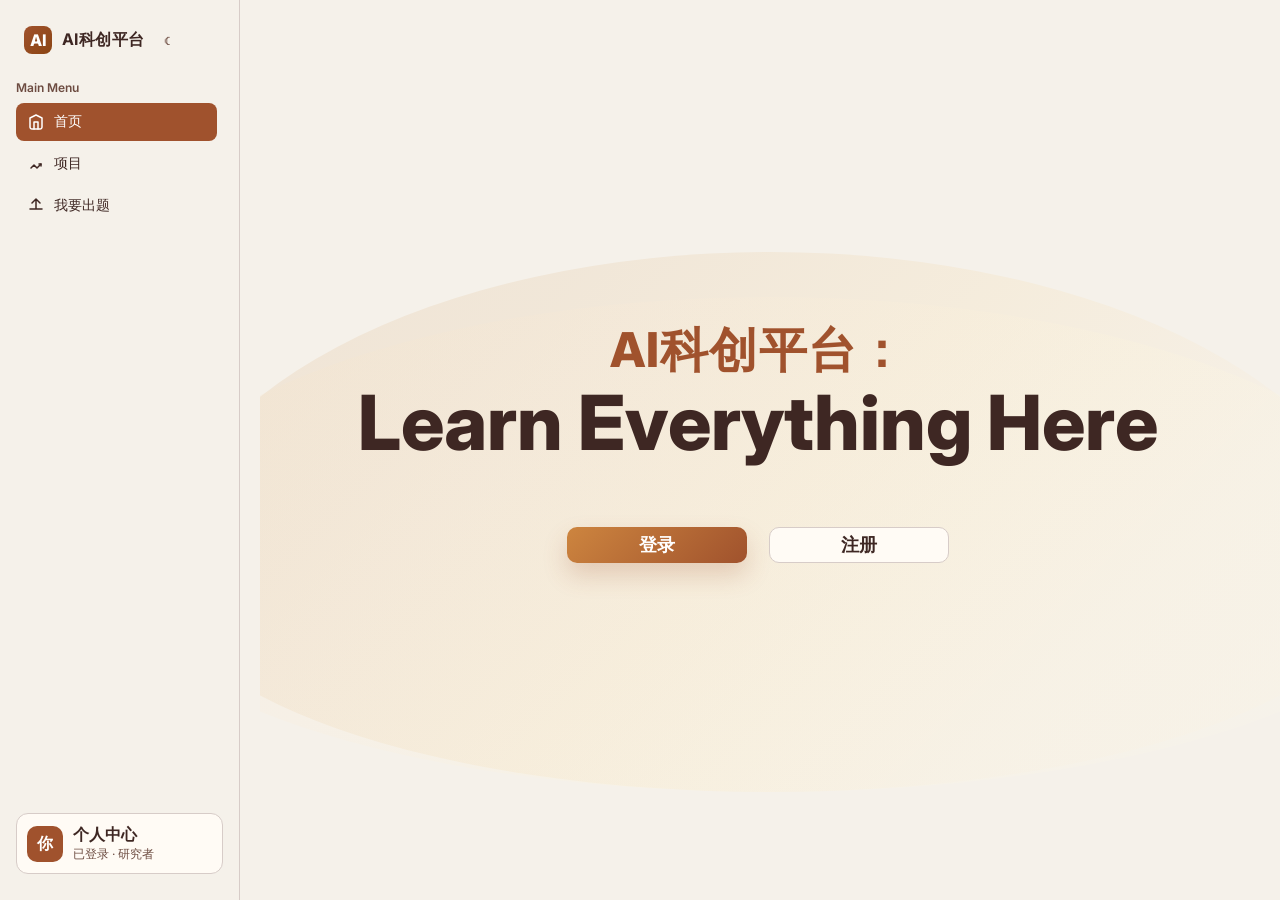
==== index.html @ 7e8b9f45 "Implement project structure configuration system and dynamic detail content forms - Introduced a new" ====
<!DOCTYPE html>
<html lang="zh-CN">
<head>
  <meta charset="UTF-8" />
  <meta name="viewport" content="width=device-width, initial-scale=1.0" />
  <title>AI 科创平台</title>
  <link rel="preconnect" href="https://fonts.googleapis.com">
  <link rel="preconnect" href="https://fonts.gstatic.com" crossorigin>
  <link href="https://fonts.googleapis.com/css2?family=Inter:wght@400;500;600;700;800&display=swap" rel="stylesheet">
  <link rel="stylesheet" href="styles.css" />
  <!-- 项目结构配置系统 -->
  <script src="project-structure-config.js"></script>
</head>
<body class="theme-light">
  <div id="app">
    <!-- 首页：1 : 8 布局 -->
    <section id="home-view" class="view active">
      <aside class="sidebar">
        <div class="sidebar__brand">
          <div class="brand__logo ai-logo">AI</div>
          <div class="brand__name">AI科创平台</div>
          <button id="themeToggle" class="btn btn--ghost" aria-label="切换明暗模式">☾</button>
        </div>

        <nav class="sidebar__nav">
          <div class="nav__group">
            <div class="nav__title">Main Menu</div>
            <ul class="nav__list">
              <li>
                <button class="nav__item is-active" data-menu="home" id="homeNavBtn">
                  <svg class="nav__icon" width="16" height="16" viewBox="0 0 16 16" fill="none" xmlns="http://www.w3.org/2000/svg">
                    <path d="M2 4L8 1L14 4V13C14 13.5304 13.7893 14.0391 13.4142 14.4142C13.0391 14.7893 12.5304 15 12 15H4C3.46957 15 2.96086 14.7893 2.58579 14.4142C2.21071 14.0391 2 13.5304 2 13V4Z" stroke="currentColor" stroke-width="1.5" stroke-linecap="round" stroke-linejoin="round"/>
                    <path d="M6 15V8H10V15" stroke="currentColor" stroke-width="1.5" stroke-linecap="round" stroke-linejoin="round"/>
                  </svg>
                  <span>首页</span>
                </button>
              </li>
              <li>
                <button class="nav__item" data-menu="projects" id="projectsNavBtn">
                  <svg class="nav__icon" width="16" height="16" viewBox="0 0 16 16" fill="none" xmlns="http://www.w3.org/2000/svg">
                    <path d="M3 12L6 9L9 12L13 8" stroke="currentColor" stroke-width="1.5" stroke-linecap="round" stroke-linejoin="round"/>
                    <path d="M11 8H13V10" stroke="currentColor" stroke-width="1.5" stroke-linecap="round" stroke-linejoin="round"/>
                  </svg>
                  <span>项目</span>
                </button>
                <ul class="nav__sublist" id="categoryList" style="display: none;"></ul>
              </li>
              <li>
                <button class="nav__item" data-menu="create" id="createNavBtn">
                  <svg class="nav__icon" width="16" height="16" viewBox="0 0 16 16" fill="none" xmlns="http://www.w3.org/2000/svg">
                    <path d="M8 11V1M8 1L4 5M8 1L12 5M2 11H14" stroke="currentColor" stroke-width="1.5" stroke-linecap="round" stroke-linejoin="round"/>
                  </svg>
                  <span>我要出题</span>
                </button>
              </li>
            </ul>
          </div>
        </nav>

        <div class="sidebar__profile">
          <div class="profile__avatar">你</div>
          <div class="profile__meta">
            <div class="profile__name">个人中心</div>
            <div class="profile__sub">已登录 · 研究者</div>
          </div>
        </div>
      </aside>

      <main class="content">
        <div class="blue-ribbon-bg"></div>
        <div class="container">
          <section class="hero is-active" id="homeHero">
            <div class="hero__inner">
            <h1 class="hero__title">
                <span class="hero__title-prefix">AI科创平台：</span>
                <span class="hero__title-fan" id="learnEveryHere">Learn Everything Here</span>
            </h1>
              <div class="hero__actions">
                <button class="btn btn--primary btn--large" id="loginBtn">登录</button>
                <button class="btn btn--secondary btn--large btn--outline" id="registerBtn">
                  <span>注册</span>
                </button>
              </div>
            </div>
          </section>

          <section class="projects-view" id="projectsView">
            <div class="projects-heading">精选项目</div>
            <div class="projects-grid" id="projectsGrid"></div>
          </section>
        </div>
      </main>
    </section>

    <!-- 详情页：1 : 4 : 4 布局 -->
    <section id="detail-view" class="view">
      <button class="sidebar-toggle" id="sidebarToggle" aria-label="切换侧边栏">
        <span id="toggleIcon">«</span>
      </button>
      <button class="agent-toggle" id="agentToggle" aria-label="切换Agent面板">
        <span id="agentToggleIcon">»</span>
      </button>
      <aside class="sidebar">
        <div class="sidebar__brand">
          <div class="brand__logo ai-logo">AI</div>
          <div class="brand__name">AI科创平台</div>
          <button id="themeToggle2" class="btn btn--ghost" aria-label="切换明暗模式">☾</button>
        </div>

        <div class="detail__sidectrl">
          <button id="backBtnSide" class="btn btn--ghost">← 上一页</button>
        </div>

        <nav class="sidebar__nav" id="detailMenu"></nav>

        <div class="language-selector">
          <div class="language-selector__title">代码语言</div>
          <div class="language-options">
            <label class="language-option">
              <input type="checkbox" value="python" checked />
              <span>Python</span>
            </label>
            <label class="language-option">
              <input type="checkbox" value="javascript" />
              <span>JavaScript</span>
            </label>
            <label class="language-option">
              <input type="checkbox" value="java" />
              <span>Java</span>
            </label>
            <label class="language-option">
              <input type="checkbox" value="c" />
              <span>C</span>
            </label>
          </div>
        </div>

        <div class="sidebar__profile">
          <div class="profile__avatar">你</div>
          <div class="profile__meta">
            <div class="profile__name">个人中心</div>
            <div class="profile__sub">已登录 · 研究者</div>
          </div>
        </div>
      </aside>

      <section class="detail__middle">
        <div class="detail__topbar">
          <div class="detail__breadcrumbs">图像 · 去噪 · 背景</div>
        </div>

        <div class="detail__menu"></div>

        <!-- 内容区标签页 -->
        <div class="content-tabs">
          <button class="content-tab is-active" data-tab="edit">
            <span class="content-tab-icon">📝</span>
            <span>编辑视图</span>
          </button>
          <button class="content-tab" data-tab="run">
            <span class="content-tab-icon">▶️</span>
            <span>代码运行</span>
          </button>
        </div>

        <!-- 编辑视图标签页内容 -->
        <div class="tab-content-area is-active" id="editTab">
        <div class="detail__video" aria-label="视频演示区">
            <button class="video-toggle" id="videoToggle" aria-label="收缩视频区域" title="收缩/展开视频">
              <span id="videoToggleIcon">▲</span>
            </button>
          <div class="video__placeholder">视频区域（演示/讲解）</div>
        </div>

        <article class="detail__content">
          <header class="article__head">
            <h2 id="projectTitle" class="article__title">—</h2>
            <div class="article__meta">—</div>
          </header>
          <div id="detailContent" class="article__section"></div>
        </article>
        </div>

        <!-- 代码运行标签页内容 -->
        <div class="tab-content-area" id="runTab">
          <div class="code-runner">
            <div class="code-runner__header">
              <h3 class="code-runner__title">代码运行环境</h3>
              <div class="code-runner__actions">
                <button class="btn btn--ghost btn--small" id="clearOutput">清空输出</button>
                <button class="btn btn--primary btn--small" id="runAllCode">运行所有</button>
              </div>
            </div>
            <div class="code-runner__content" id="codeRunnerContent">
              <div class="runner-placeholder">
                <p>✨ 在这里可以运行您在编辑视图中编写的所有代码</p>
                <p>点击"运行所有"按钮开始执行</p>
              </div>
            </div>
          </div>
        </div>
      </section>

      <aside class="detail__qa" id="agentPanel">
        <!-- 初始欢迎页面 -->
        <div class="qa__welcome" id="qaWelcome">
          <div class="welcome__content">
            <h1 class="welcome__title">早上好，研究者</h1>
            <p class="welcome__subtitle">有什么我能帮您的吗？</p>
          </div>
          <div class="welcome__input">
            <label for="qaWelcomeInput" class="sr-only">向 AI 提问</label>
            <input type="text" id="qaWelcomeInput" name="qaWelcomeQuery" class="input input--welcome" placeholder="向 AI 提问..." autocomplete="off" />
            <button id="qaWelcomeSendBtn" class="btn btn--primary btn--welcome" aria-label="发送">
              <svg width="20" height="20" viewBox="0 0 16 16" fill="none" xmlns="http://www.w3.org/2000/svg">
                <path d="M4 12L12 4" stroke="currentColor" stroke-width="1.6" stroke-linecap="round" stroke-linejoin="round"/>
                <path d="M6 4H12V10" stroke="currentColor" stroke-width="1.6" stroke-linecap="round" stroke-linejoin="round"/>
              </svg>
            </button>
          </div>
        </div>

        <!-- 对话界面（初始隐藏） -->
        <div class="qa__chat" id="qaChat" style="display: none;">
          <div class="qa__header">
            <div class="qa__tabs">
              <button class="qa__tab is-active" data-tab="paper">文献</button>
              <div class="qa__split"></div>
              <button class="qa__tab" data-tab="research">科研</button>
            </div>
            <button class="qa__files-btn" id="qaFilesBtn" title="查看文件" style="display: none;">
              <svg width="16" height="16" viewBox="0 0 16 16" fill="none" xmlns="http://www.w3.org/2000/svg">
                <path d="M8.5 2L14 7.5V13C14 13.2652 13.8946 13.5196 13.7071 13.7071C13.5196 13.8946 13.2652 14 13 14H3C2.73478 14 2.48043 13.8946 2.29289 13.7071C2.10536 13.5196 2 13.2652 2 13V3C2 2.73478 2.10536 2.48043 2.29289 2.29289C2.48043 2.10536 2.73478 2 3 2H8.5Z" stroke="currentColor" stroke-width="1.5" stroke-linecap="round" stroke-linejoin="round"/>
                <path d="M8.5 2V7.5H14" stroke="currentColor" stroke-width="1.5" stroke-linecap="round" stroke-linejoin="round"/>
              </svg>
              文件
            </button>
          </div>
          <div class="qa__messages" id="qaMessages">
            <div class="msg msg--ai">
              <div class="msg__avatar">AI</div>
              <div class="msg__bubble">
                <div class="msg__content">你好，我是 AI Agent，可为你检索相关文献与研究建议。</div>
              </div>
            </div>
          </div>
          <div class="qa__input">
            <label for="qaInput" class="sr-only">向 AI 提问</label>
            <input type="text" id="qaInput" name="qaQuery" class="input" placeholder="向 AI 提问…" autocomplete="off" />
            <button id="qaSendBtn" class="btn btn--primary btn--icon" aria-label="发送">
              <svg width="16" height="16" viewBox="0 0 16 16" fill="none" xmlns="http://www.w3.org/2000/svg">
                <path d="M4 12L12 4" stroke="currentColor" stroke-width="1.6" stroke-linecap="round" stroke-linejoin="round"/>
                <path d="M6 4H12V10" stroke="currentColor" stroke-width="1.6" stroke-linecap="round" stroke-linejoin="round"/>
              </svg>
            </button>
          </div>
        </div>
      </aside>
    </section>

    <!-- 出题页面视图 -->
    <section id="create-view" class="view">
      <aside class="sidebar">
        <div class="sidebar__brand">
          <div class="brand__logo ai-logo">AI</div>
          <div class="brand__name">AI科创平台</div>
          <button id="themeToggle3" class="btn btn--ghost" aria-label="切换明暗模式">☾</button>
        </div>

        <div class="detail__sidectrl">
          <button id="backFromCreateBtn" class="btn btn--ghost">← 返回主页</button>
        </div>

        <div class="sidebar__profile">
          <div class="profile__avatar">你</div>
          <div class="profile__meta">
            <div class="profile__name">个人中心</div>
            <div class="profile__sub">已登录 · 研究者</div>
          </div>
        </div>
      </aside>

      <main class="content problem-creation-content">
        <div class="problem-creation-container">
          <header class="problem-creation-header">
            <h1 class="problem-creation-title">我要出题</h1>
            <button id="closeCreateViewBtn" class="btn btn--ghost">× 关闭</button>
          </header>
          
          <form id="createProblemForm" class="problem-creation-form">
            <!-- 题目名称 -->
            <div class="form-group">
              <label for="problemTitle" class="form-label">
                题目名称 <span class="required">*</span>
              </label>
              <input 
                type="text" 
                id="problemTitle" 
                name="problemTitle"
                class="input input--full" 
                placeholder="例如：相机的图像去噪 · 实验版" 
                autocomplete="off"
                required 
              />
            </div>

            <!-- 分类 -->
            <div class="form-group">
              <label for="problemCategory" class="form-label">
                分类 <span class="required">*</span>
              </label>
              <select id="problemCategory" name="problemCategory" class="input input--full" autocomplete="off" required>
                <option value="">请选择分类</option>
                <option value="image">图像</option>
                <option value="audio">语音</option>
                <option value="llm">LLM</option>
                <option value="mllm">MLLM</option>
                <option value="agent">Agent</option>
              </select>
            </div>

            <!-- 子分类 -->
            <div class="form-group">
              <label for="problemSubKey" class="form-label">
                子分类 <span class="required">*</span>
              </label>
              <input 
                type="text" 
                id="problemSubKey" 
                name="problemSubKey"
                class="input input--full" 
                placeholder="例如：cam-denoise（英文小写，使用连字符）" 
                autocomplete="off"
                required 
                pattern="[a-z0-9-]+"
              />
              <small class="form-hint">子分类键用于URL和内部标识，请使用英文小写字母、数字和连字符</small>
            </div>

            <!-- 项目描述 -->
            <div class="form-group">
              <label for="problemDesc" class="form-label">
                项目描述 <span class="required">*</span>
              </label>
              <textarea 
                id="problemDesc" 
                name="problemDesc"
                class="input input--full" 
                rows="4" 
                placeholder="简要描述项目的内容和目标..." 
                autocomplete="off"
                required
              ></textarea>
            </div>

            <!-- 详情内容表单（动态生成） -->
            <div class="form-section" id="detailContentFormSection" style="display: none;">
              <h2 class="form-section-title">详情内容</h2>
              <p class="form-section-desc">填写项目的详细内容，未填写的部分将使用默认内容</p>
              
              <!-- 动态生成的章节编辑器将插入这里 -->
              <div id="dynamicSectionsContainer"></div>
            </div>

            <!-- 表单操作按钮 -->
            <div class="form-actions">
              <button type="button" class="btn btn--ghost" id="cancelCreateBtn">取消</button>
              <button type="submit" class="btn btn--primary">提交审核</button>
            </div>
          </form>
        </div>
      </main>
    </section>
  </div>

  <!-- 登录模态框 -->
  <div id="loginModal" class="modal">
    <div class="modal__overlay"></div>
    <div class="modal__content">
      <button class="modal__close" id="closeLoginModal">×</button>
      <h2 class="modal__title">选择登录角色</h2>
      <div class="modal__roles">
        <button class="role__card" data-role="enterprise">
          <div class="role__icon">🏢</div>
          <div class="role__name">企业</div>
          <div class="role__desc">可出题、数据上传</div>
        </button>
        <button class="role__card" data-role="teacher">
          <div class="role__icon">👨‍🏫</div>
          <div class="role__name">高校教师</div>
          <div class="role__desc">可出题、数据上传</div>
        </button>
        <button class="role__card" data-role="user">
          <div class="role__icon">👤</div>
          <div class="role__name">普通使用者</div>
          <div class="role__desc">浏览与学习</div>
        </button>
        <button class="role__card" data-role="admin">
          <div class="role__icon">⚙️</div>
          <div class="role__name">管理员</div>
          <div class="role__desc">审核题目、管理平台</div>
        </button>
      </div>
    </div>
  </div>

  <!-- 注册模态框 -->
  <div id="registerModal" class="modal">
    <div class="modal__overlay"></div>
    <div class="modal__content modal__content--form">
      <button class="modal__close" id="closeRegisterModal">×</button>
      <h2 class="modal__title">注册账号</h2>
      <form class="register__form" id="registerForm">
        <div class="form__group">
          <label for="registerUsername" class="form__label">用户名</label>
          <input type="text" id="registerUsername" name="username" class="input input--full" placeholder="请输入用户名" autocomplete="username" required />
        </div>
        <div class="form__group">
          <label for="registerEmail" class="form__label">邮箱</label>
          <input type="email" id="registerEmail" name="email" class="input input--full" placeholder="请输入邮箱" autocomplete="email" required />
        </div>
        <div class="form__group">
          <label for="registerPassword" class="form__label">密码</label>
          <input type="password" id="registerPassword" name="password" class="input input--full" placeholder="请输入密码" autocomplete="new-password" required />
        </div>
        <div class="form__group">
          <label for="registerPasswordConfirm" class="form__label">确认密码</label>
          <input type="password" id="registerPasswordConfirm" name="passwordConfirm" class="input input--full" placeholder="请再次输入密码" autocomplete="new-password" required />
        </div>
        <div class="form__group">
          <label for="registerRole" class="form__label">选择角色</label>
          <select id="registerRole" name="role" class="input input--full" autocomplete="off" required>
            <option value="">请选择角色</option>
            <option value="enterprise">企业</option>
            <option value="teacher">高校教师</option>
            <option value="user">普通使用者</option>
            <option value="admin">管理员</option>
          </select>
        </div>
        <button type="submit" class="btn btn--primary btn--large" style="width: 100%; margin-top: 12px;">注册</button>
        <div class="form__footer">
          已有账号？<a href="#" id="switchToLogin">立即登录</a>
        </div>
      </form>
    </div>
  </div>

  <!-- 功能入口（登录后显示） -->
  <div id="featureBar" class="feature-bar" style="display: none;">
    <div class="feature-bar__content">
      <span class="feature-bar__user">当前角色：<span id="currentRole"></span></span>
      <div class="feature-bar__actions">
        <button id="createProblemBtn" class="btn btn--primary">出题</button>
        <button id="uploadDataBtn" class="btn btn--primary">数据上传</button>
        <button id="adminReviewBtn" class="btn btn--primary" style="display: none;">审核题目</button>
        <button id="logoutBtn" class="btn btn--ghost">退出登录</button>
      </div>
    </div>
  </div>

  <!-- 小频道四步流程模态框 -->
  <div id="channelsOnboardingModal" class="modal">
    <div class="modal__overlay"></div>
    <div class="modal__content modal__content--onboarding">
      <button class="modal__close" id="closeChannelsOnboarding">×</button>
      
      <!-- 步骤一：团队名称 -->
      <div class="onboarding-step" id="onboardingStep1">
        <div class="onboarding-progress">第1步,共4步</div>
        <h2 class="onboarding-title">你的团队名称是什么？</h2>
        <p class="onboarding-hint">这将是你的团队名称，请选择你的团队可识别的形式。</p>
        <label for="teamNameInput" class="sr-only">团队名称</label>
        <input type="text" id="teamNameInput" name="teamName" class="onboarding-input" placeholder="例: Acme Marketing 或 Acme Co" autocomplete="organization" />
        <button class="btn btn--primary btn--large onboarding-next" id="step1Next">下一步</button>
      </div>

      <!-- 步骤二：姓名和头像 -->
      <div class="onboarding-step" id="onboardingStep2" style="display: none;">
        <div class="onboarding-progress">第2步,共4步</div>
        <h2 class="onboarding-title">你的姓名是什么？</h2>
        <p class="onboarding-hint">添加你的姓名和个人档案照片有助于让团队成员更容易地认出你并与你联系。</p>
        <label for="userNameInput" class="sr-only">你的姓名</label>
        <input type="text" id="userNameInput" name="userName" class="onboarding-input" value="mingxuan wang" autocomplete="name" />
        <div class="onboarding-photo-section">
          <label for="avatarUpload" class="onboarding-photo-label">你的个人档案照片 (选填)</label>
          <p class="onboarding-hint-small">帮助团队成员知道他们正在与正确的人聊天。</p>
          <div class="onboarding-avatar-wrapper">
            <div class="onboarding-avatar" id="userAvatar">
              <span id="avatarInitial">m</span>
            </div>
            <button type="button" class="btn btn--ghost" id="editPhotoBtn">编辑照片</button>
            <input type="file" id="avatarUpload" name="avatar" accept="image/*" style="display: none;" />
          </div>
        </div>
        <button class="btn btn--primary btn--large onboarding-next" id="step2Next">下一步</button>
      </div>

      <!-- 步骤三：邀请团队成员 -->
      <div class="onboarding-step" id="onboardingStep3" style="display: none;">
        <div class="onboarding-progress">第3步,共4步</div>
        <h2 class="onboarding-title" id="step3Title">还有谁在 <span class="team-name-highlight" id="teamNameDisplay">团队</span>？</h2>
        <p class="onboarding-hint">通过电子邮件地址添加同事</p>
        <label for="inviteEmailsInput" class="sr-only">邀请邮箱地址</label>
        <textarea id="inviteEmailsInput" name="inviteEmails" class="onboarding-textarea" placeholder="例:ellis@gmail.com、maria@gmail.com" autocomplete="email"></textarea>
        <p class="onboarding-hint-small">请注意，邀请会在30天后到期。你可以随时延长截止日期。</p>
        
        <!-- 生成邀请码区域 -->
        <div class="invite-code-section">
          <label for="inviteCodeDisplay" class="invite-code-label">生成邀请码</label>
          <div class="invite-code-wrapper">
            <input type="text" id="inviteCodeDisplay" name="inviteCode" class="invite-code-input" readonly value="" aria-label="邀请码" />
            <button class="btn btn--primary" id="generateInviteCodeBtn">生成邀请码</button>
            <button class="btn btn--ghost" id="copyInviteCodeBtn" style="display: none;">复制邀请码</button>
          </div>
        </div>

        <div class="onboarding-actions">
          <button class="btn btn--primary btn--large" id="step3Next">下一步</button>
          <button class="btn btn--secondary btn--large" id="copyInviteLinkBtn">
            <svg width="16" height="16" viewBox="0 0 16 16" fill="none"><path d="M6.5 2H4a2 2 0 0 0-2 2v8a2 2 0 0 0 2 2h8a2 2 0 0 0 2-2V6.5L9.5 2H4a2 2 0 0 0-2 2z" stroke="currentColor" stroke-width="1.5"/><path d="M9.5 2v4.5H14" stroke="currentColor" stroke-width="1.5"/></svg>
            复制邀请链接
          </button>
          <button class="btn btn--ghost" id="skipStep3Btn">跳过这一步</button>
        </div>
      </div>

      <!-- 步骤四：欢迎加入团队 -->
      <div class="onboarding-step onboarding-welcome" id="onboardingStep4" style="display: none;">
        <div class="welcome-success-animation">
          <div class="success-checkmark">✓</div>
        </div>
        <h1 class="welcome-title">欢迎来到你的第一个频道！</h1>
        <div class="welcome-features-row">
          <div class="welcome-feature-card">
            <div class="feature-icon">📊</div>
            <h3>运行项目</h3>
            <p>管理项目进度，跟踪里程碑</p>
          </div>
          <div class="welcome-feature-card">
            <div class="feature-icon">💬</div>
            <h3>与团队成员聊天</h3>
            <p>实时沟通，协作更高效</p>
          </div>
          <div class="welcome-feature-card">
            <div class="feature-icon">📁</div>
            <h3>共享文件</h3>
            <p>上传和分享项目文件</p>
          </div>
        </div>
        <button class="btn btn--primary btn--large" id="finishOnboardingBtn">开始使用</button>
      </div>
    </div>
  </div>

  <!-- 管理员审核模态框 -->
  <div id="adminReviewModal" class="modal">
    <div class="modal__overlay"></div>
    <div class="modal__content modal__content--large">
      <button class="modal__close" id="closeReviewModal">×</button>
      <h2 class="modal__title">题目审核</h2>
      <div id="reviewList" class="review-list">
        <div class="review-empty">暂无待审核题目</div>
      </div>
    </div>
  </div>

  <!-- 文件查看模态框 -->
  <div id="filesModal" class="modal">
    <div class="modal__overlay"></div>
    <div class="modal__content modal__content--large">
      <button class="modal__close" id="closeFilesModal">×</button>
      <h2 class="modal__title">Agent 输出文件</h2>
      <div class="files-info">
        <div class="files-path">
          <strong>输出目录：</strong>
          <code>./agent_output/</code>
        </div>
        <p class="files-desc">AI Agent 生成的代码文件将保存在此目录下，您可以在线预览或下载到本地</p>
      </div>
      <div class="files-list" id="filesList">
        <!-- 文件列表将动态生成 -->
      </div>
    </div>
  </div>

  <!-- 划词工具栏 -->
  <div id="textToolbar" class="text-toolbar" style="display: none;">
    <button class="text-toolbar__btn" id="askAI" title="询问AI">
      <svg width="16" height="16" viewBox="0 0 24 24" fill="none"><path d="M21 15a2 2 0 0 1-2 2H7l-4 4V5a2 2 0 0 1 2-2h14a2 2 0 0 1 2 2z" stroke="currentColor" stroke-width="2" stroke-linecap="round" stroke-linejoin="round"/></svg>
      <span>询问AI</span>
    </button>
    <div class="toolbar__divider"></div>
    <button class="text-toolbar__btn" id="highlightText" title="高亮">
      <svg width="16" height="16" viewBox="0 0 24 24" fill="none"><rect x="3" y="3" width="18" height="18" stroke="currentColor" stroke-width="2" fill="none"/></svg>
    </button>
    <div class="highlight-colors" id="highlightColors" style="display: none;">
      <div class="color-option" data-color="#fff59d" style="background: #fff59d;" title="黄色"></div>
      <div class="color-option" data-color="#a5d6a7" style="background: #a5d6a7;" title="绿色"></div>
      <div class="color-option" data-color="#90caf9" style="background: #90caf9;" title="蓝色"></div>
      <div class="color-option" data-color="#ef9a9a" style="background: #ef9a9a;" title="红色"></div>
    </div>
    <button class="text-toolbar__btn" id="underlineText" title="下划线">
      <svg width="16" height="16" viewBox="0 0 24 24" fill="none"><path d="M6 3v7a6 6 0 0 0 12 0V3M4 21h16" stroke="currentColor" stroke-width="2" stroke-linecap="round" stroke-linejoin="round"/></svg>
    </button>
    <button class="text-toolbar__btn" id="strikeText" title="删除线">
      <svg width="16" height="16" viewBox="0 0 24 24" fill="none"><path d="M17.5 12h-11M4 7h16M8 21h8" stroke="currentColor" stroke-width="2" stroke-linecap="round" stroke-linejoin="round"/></svg>
    </button>
  </div>

  <script src="app.js"></script>
</body>
</html>
---- styles.css ----
:root {
  --brand: #A0522D; /* 温暖褐红色 */
  --brand-600: #8B4513; /* 深褐色 */
  --brand-700: #6B3410; /* 更深褐色 */
  --bg: #F5F1EA; /* 米色背景 */
  --bg-elev: #FFFBF5; /* 奶白色 */
  --text: #3E2723; /* 深褐色文字 */
  --text-2: #6D4C41; /* 中褐色文字 */
  --muted: #EFE9E0; /* 浅米色 */
  --border: #D7CCC8; /* 浅褐色边框 */
  --card: #FFFBF5; /* 卡片白色 */
  --shadow: 0 2px 10px rgba(62,39,35,.08);
}

.theme-dark {
  --bg: #0f1115;
  --bg-elev: #141821;
  --text: #e9edf4;
  --text-2: #a6b0c2;
  --muted: #242a36;
  --border: #1e2431;
  --card: #141821;
  --shadow: 0 4px 20px rgba(0,0,0,.35);
}

* { box-sizing: border-box; }
html, body { height: 100%; }
body {
  margin: 0;
  background: #F5F1EA;
  background-attachment: fixed;
  color: var(--text);
  font-family: 'Inter', ui-sans-serif, system-ui, -apple-system, Segoe UI, Roboto, Helvetica, Arial, "Noto Sans", "PingFang SC", "Hiragino Sans GB", "Microsoft YaHei", sans-serif;
  position: relative;
  overflow-x: hidden;
}

.theme-dark {
  background: #0f1115;
  background-attachment: fixed;
}

.theme-dark .hero__bg-particles::before,
.theme-dark .hero__bg-particles::after {
  background: radial-gradient(circle, rgba(160, 82, 45, 0.25) 0%, transparent 70%);
}

.view { display: none; height: 100dvh; }
.view.active { display: grid; grid-template-columns: 240px 1fr; column-gap: 20px; }

/* 详情页三列 */
#detail-view.view.active { 
  grid-template-columns: 240px 1fr 1fr;
  column-gap: 24px; /* 改为24px */
  padding: 0 24px;  /* 新增左右边距 */ 
  transition: grid-template-columns 0.3s ease, column-gap 0.3s ease;
}

/* 侧边栏收起状态 */
#detail-view.view.active.sidebar-collapsed { 
  grid-template-columns: 0px 1fr 1fr;
}
#detail-view.sidebar-collapsed .sidebar { 
  transform: translateX(-100%);
  opacity: 0;
  width: 0;
  overflow: hidden;
}

/* 侧边栏切换按钮 */
.sidebar-toggle {
  position: fixed;
  left: 0;
  top: 50%;
  transform: translateY(-50%);
  z-index: 100;
  width: 32px;
  height: 64px;
  background: var(--brand);
  color: #fff;
  border: none;
  border-radius: 0 8px 8px 0;
  cursor: pointer;
  display: none;
  align-items: center;
  justify-content: center;
  font-size: 18px;
  transition: all 0.3s;
  box-shadow: 2px 0 8px rgba(0,0,0,0.1);
}
#detail-view.view.active .sidebar-toggle { display: flex; }
.sidebar-toggle:hover { width: 36px; background: var(--brand-600); }
.sidebar-collapsed .sidebar-toggle { left: 0; }

.sidebar { 
  border-right: 1px solid var(--border);
  padding: 12px 10px;
  display: grid;
  grid-template-rows: auto 1fr auto auto;
  gap: 10px;
  background: var(--bg);
}
/* 详情页侧栏：目录在上一页下方 */
#detail-view .sidebar { 
  padding-top: 12px; 
  grid-template-rows: auto auto 1fr auto; /* <--- 添加这一行 */
}
#detail-view .detail__sidectrl { margin-top: 8px; }
#detail-view .sidebar__nav { margin-top: 6px; }
.sidebar__brand { display: flex; align-items: center; gap: 10px; padding: 6px 8px; border-radius: 10px; }
.brand__logo { width: 28px; height: 28px; border-radius: 8px; display: grid; place-items: center; font-weight: 800; position: relative; }
.scalehub-logo { background: transparent; }
.logo-m { position: absolute; color: #A0522D; font-weight: 800; font-size: 18px; line-height: 1; }
.logo-m-1 { left: 2px; top: 2px; z-index: 1; }
.logo-m-2 { left: 6px; top: 4px; z-index: 2; color: #8B4513; opacity: 0.8; }
.brand__name { font-weight: 700; letter-spacing: .4px; }

.sidebar__nav { overflow: auto; padding-right: 6px; margin: 0; }
.nav__title { font-size: 12px; color: var(--text-2); margin: 6px 0 8px 0; font-weight: 600; }
.nav__list { list-style: none; padding: 0; margin: 0; display: grid; gap: 4px; }
.nav__item { width: 100%; text-align: left; background: transparent; border: none; color: var(--text); padding: 10px 12px; border-radius: 8px; cursor: pointer; display: flex; align-items: center; gap: 10px; font-size: 14px; transition: all 0.2s; }
.nav__item:hover { background: var(--muted); }
.nav__item.is-active { background: #A0522D; color: #fff; }
.nav__item.is-active .nav__icon { stroke: #fff; }
.nav__icon { width: 16px; height: 16px; flex-shrink: 0; stroke: var(--text-2); }
.nav__item.is-active .nav__icon { stroke: #fff; }
.nav__link { display: block; padding: 8px 6px; color: var(--text); text-decoration: none; border-radius: 8px; }
.nav__link:hover { background: var(--muted); }
.sublist { list-style: none; padding-left: 8px; margin: 4px 0 0; display: grid; gap: 4px; }
.subitem { width: 100%; text-align: left; background: var(--bg-elev); border: 1px dashed var(--border); color: var(--text-2); padding: 6px 8px; border-radius: 8px; cursor: pointer; font-size: 12px; }
.subitem:hover { border-color: var(--brand); color: var(--text); }
.caret { margin-right: 6px; color: var(--text-2); }
.nav__sublist { list-style: none; padding-left: 20px; margin: 8px 0 0; display: none; }
.nav__sublist.is-visible { display: block; }
.nav__sublist .nav__item { font-size: 13px; padding: 8px 10px; }
.detail__sidectrl {
  /* display: grid;  <--- 删除或注释掉 */
  /* gap: 0;       <--- 删除或注释掉 */
  margin: 0;
  padding-top: 0;
  padding-bottom: 8px; /* 可以增加一点底部间距 */
  padding-left: 8px;   /* 让内容稍微向右偏移，与品牌logo对齐 */
  border-bottom: 1px solid var(--border); /* 添加分隔线 */
  margin-bottom: 8px; /* 分隔线与下方内容的间距 */
}
.task__name { font-weight: 700; font-size: 13px; margin: 0; line-height: 1; }

.sidebar__profile { display: flex; align-items: center; gap: 10px; padding: 10px; border: 1px solid var(--border); border-radius: 12px; background: var(--bg-elev); }
.profile__avatar { width: 36px; height: 36px; border-radius: 10px; background: var(--brand); color: #fff; display: grid; place-items: center; font-weight: 700; }
.profile__name { font-weight: 600; }
.profile__sub { color: var(--text-2); font-size: 12px; }

.content { padding: 12px 24px 24px 0; overflow: auto; position: relative; }
body.has-feature-bar .content { padding-top: 68px; }
.blue-ribbon-bg {
  position: absolute;
  top: 0;
  left: 0;
  right: 0;
  bottom: 0;
  z-index: 1;
  overflow: hidden;
  pointer-events: none;
}
.blue-ribbon-bg::before {
  content: '';
  position: absolute;
  top: 28%;
  left: -10%;
  width: 120%;
  height: 60%;
  background: linear-gradient(135deg, 
    rgba(205, 133, 63, 0.12) 0%,
    rgba(222, 184, 135, 0.18) 25%,
    rgba(245, 222, 179, 0.25) 50%,
    rgba(250, 235, 215, 0.18) 75%,
    rgba(255, 248, 220, 0.12) 100%
  );
  border-radius: 50% 50% 50% 50% / 60% 60% 40% 40%;
  animation: ribbonFlow 20s ease-in-out infinite;
  transform-origin: center center;
}
.blue-ribbon-bg::after {
  content: '';
  position: absolute;
  top: 33%;
  left: -15%;
  width: 130%;
  height: 55%;
  background: linear-gradient(135deg, 
    rgba(245, 222, 179, 0.15) 0%,
    rgba(250, 235, 215, 0.22) 30%,
    rgba(255, 248, 220, 0.18) 60%,
    rgba(255, 250, 240, 0.12) 100%
  );
  border-radius: 50% 50% 50% 50% / 55% 55% 45% 45%;
  animation: ribbonFlow 25s ease-in-out infinite reverse;
  transform-origin: center center;
}
@keyframes ribbonFlow {
  0%, 100% {
    transform: translateX(0) translateY(0) scale(1) rotate(0deg);
    opacity: 0.7;
  }
  25% {
    transform: translateX(8%) translateY(-4%) scale(1.08) rotate(3deg);
    opacity: 0.85;
  }
  50% {
    transform: translateX(-5%) translateY(3%) scale(0.92) rotate(-2deg);
    opacity: 0.75;
  }
  75% {
    transform: translateX(4%) translateY(-2%) scale(1.05) rotate(1.5deg);
    opacity: 0.8;
  }
}
.container { max-width: 1400px; margin: 0 auto; position: relative; z-index: 2; display: flex; flex-direction: column; align-items: center; justify-content: center; gap: 48px; padding: 96px 24px; min-height: 100%; }
.hero { text-align: center; width: 100%; display: flex; justify-content: center; }
.hero__bg-particles { position: absolute; top: 0; left: 0; right: 0; bottom: 0; z-index: -1; pointer-events: none; overflow: hidden; }
.hero__bg-particles::before,
.hero__bg-particles::after {
  content: '';
  position: absolute;
  width: 200px;
  height: 200px;
  border-radius: 50%;
  background: radial-gradient(circle, rgba(160, 82, 45, 0.1) 0%, transparent 70%);
  animation: float 20s infinite ease-in-out;
}
.hero__bg-particles::before {
  top: calc(35% - 120px);
  left: calc(50% - 120px);
  animation-delay: 0s;
}
.hero__bg-particles::after {
  top: calc(42% - 100px);
  left: calc(50% + 60px);
  animation-delay: 10s;
  background: radial-gradient(circle, rgba(139, 69, 19, 0.1) 0%, transparent 70%);
}
@keyframes float {
  0%, 100% { transform: translate(0, 0) scale(1); opacity: 0.5; }
  50% { transform: translate(30px, -30px) scale(1.2); opacity: 0.8; }
}

.hero__top-cta { margin-bottom: 40px; }
.btn-cta-top { display: inline-flex; align-items: center; gap: 8px; padding: 8px 16px; background: rgba(255, 255, 255, 0.9); border: 1px solid rgba(0, 0, 0, 0.1); border-radius: 8px; font-size: 13px; font-weight: 500; color: var(--text); cursor: pointer; transition: all 0.2s; }
.btn-cta-top:hover { background: rgba(255, 255, 255, 1); box-shadow: 0 2px 8px rgba(0, 0, 0, 0.1); }
.hero__title { margin: 0; font-size: clamp(40px, 6vw, 64px); font-weight: 800; line-height: 1.1; color: #3E2723; }
.hero__title-prefix { display: block; font-size: clamp(20px, 2.2vw, 26px); color: #A0522D; letter-spacing: 1.2px; margin-bottom: 8px; }
.hero__title-fan { display: inline-block; position: relative; }
.hero__title-fan span { 
  display: inline-block; 
  opacity: 0; 
  transform-origin: center bottom;
  position: relative;
}
/* 扇形动画更慢更柔和 */
.hero__title-fan.fan-animate span { animation: fanSpread 1.8s cubic-bezier(0.34, 1.56, 0.64, 1) forwards; }
@keyframes fanSpread {
  0% {
    opacity: 0;
    transform: rotate(-45deg) translateY(80px) translateX(-20px) scale(0.3);
  }
  50% {
    opacity: 0.8;
    transform: rotate(8deg) translateY(-10px) translateX(5px) scale(1.15);
  }
  100% {
    opacity: 1;
    transform: rotate(0deg) translateY(0) translateX(0) scale(1);
  }
}
.hero__sub { margin: 0 0 40px; color: var(--text-2); font-size: 18px; font-weight: 400; line-height: 1.6; max-width: 600px; margin-left: auto; margin-right: auto; }
.hero__actions { display: flex; align-items: center; justify-content: center; gap: 20px; flex-wrap: wrap; }
.btn--large { padding: 18px 40px; font-size: 18px; font-weight: 600; border-radius: 14px; min-width: 180px; }
.btn--secondary { background: rgba(255, 251, 245, 0.8); border: 1px solid rgba(160, 82, 45, 0.25); color: #A0522D; display: flex; align-items: center; justify-content: center; gap: 8px; transition: transform 0.25s ease, box-shadow 0.25s ease, border-color 0.25s ease; text-align: center; }
.btn--secondary:hover { background: rgba(255, 251, 245, 0.98); border-color: rgba(160, 82, 45, 0.45); box-shadow: 0 10px 24px rgba(160, 82, 45, 0.18); transform: translateY(-2px); }
.btn--upload { min-width: auto; padding: 14px; }
.ai-logo { background: linear-gradient(135deg, #A0522D 0%, #8B4513 100%); color: #fff !important; }
.hero__title-brand { background: linear-gradient(135deg, #A0522D 0%, #8B4513 100%); -webkit-background-clip: text; -webkit-text-fill-color: transparent; background-clip: text; }
/* 粒子容器 */
.particle-container {
  position: relative;
  display: inline-block;
  vertical-align: middle;
  margin-left: 16px;
}

/* 粒子盒子 - 长方体 */
.particle-box {
  width: 400px;
  height: 60px;
  position: relative;
  background: rgba(160, 82, 45, 0.04);
  border: 1px solid rgba(160, 82, 45, 0.18);
  border-radius: 8px;
  overflow: hidden;
  cursor: pointer;
  transition: all 0.3s;
}

.particle-box:hover {
  border-color: rgba(160, 82, 45, 0.35);
  box-shadow: 0 0 20px rgba(160, 82, 45, 0.15);
}

/* 单个粒子 */
.particle {
  position: absolute;
  width: 3px;
  height: 3px;
  background: radial-gradient(circle, #CD853F 0%, #A0522D 50%, transparent 100%);
  border-radius: 50%;
  pointer-events: none;
  box-shadow: 
    0 0 2px rgba(205, 133, 63, 1),
    0 0 4px rgba(205, 133, 63, 0.9),
    0 0 6px rgba(160, 82, 45, 0.7),
    0 0 8px rgba(160, 82, 45, 0.5);
  opacity: 0;
  will-change: transform, opacity, left, top;
  filter: blur(0.5px);
  transform-origin: center center;
}

/* 鼠标悬停时粒子飞入 */
.particle-box.contracting .particle {
  animation-play-state: running;
}

/* 文字覆盖层 */
.particle-text-overlay {
  position: absolute;
  top: 0;
  left: 0;
  width: 100%;
  height: 100%;
  display: flex;
  align-items: center;
  justify-content: center;
  color: var(--text);
  font-size: 32px;
  font-weight: 800;
  white-space: nowrap;
  opacity: 0;
  transform: scale(0.8);
  pointer-events: none;
  text-shadow: 0 2px 8px rgba(160, 82, 45, 0.3);
  transition: all 1s cubic-bezier(0.25, 0.46, 0.45, 0.94);
  z-index: 1;
}

.particle-box.contracting .particle-text-overlay {
  opacity: 1;
  transform: scale(1);
  z-index: 10;
  transition: all 1s cubic-bezier(0.25, 0.46, 0.45, 0.94);
}
.hero__sub { margin: 0 0 32px; color: var(--text-2); font-size: 15px; font-weight: 400; }
.hero__search { display: grid; place-items: center; margin-bottom: 32px; }
.search__wrapper { position: relative; display: flex; align-items: center; width: min(720px, 90%); background: var(--bg-elev); border: 1px solid var(--border); border-radius: 999px; padding: 4px; box-shadow: var(--shadow); transition: all 0.3s; }
.search__wrapper:hover { box-shadow: 0 4px 20px rgba(160, 82, 45, 0.12), var(--shadow); border-color: rgba(160, 82, 45, 0.28); }
.search__wrapper:focus-within { box-shadow: 0 4px 24px rgba(160, 82, 45, 0.18), var(--shadow); border-color: rgba(160, 82, 45, 0.45); }
.search__icon { position: absolute; left: 16px; color: var(--text-2); pointer-events: none; }
.search__wrapper .input--xl { width: 100%; height: 48px; padding-left: 48px; padding-right: 100px; border: none; background: transparent; }
.search__wrapper .input--xl:focus { outline: none; }
.search__btn { position: absolute; right: 4px; height: 40px; padding: 0 24px; border-radius: 999px; background: linear-gradient(135deg, #A0522D 0%, #8B4513 100%); border: none; color: #fff; font-weight: 600; }
.search__btn:hover { opacity: 0.92; transform: translateY(-1px); }
.input--xl { width: min(720px, 90%); height: 38px; border-radius: 999px; }

.input { height: 36px; padding: 0 12px; border: 1px solid var(--border); border-radius: 10px; background: var(--bg-elev); color: var(--text); }
.input::placeholder { color: var(--text-2); }

.btn { height: 36px; padding: 0 12px; border-radius: 10px; border: 1px solid var(--border); background: var(--bg-elev); color: var(--text); cursor: pointer; }
.btn--primary { background: linear-gradient(135deg, #CD853F 0%, #A0522D 100%); color: #fff; border: none; box-shadow: 0 12px 25px rgba(160, 82, 45, 0.22); transition: transform 0.25s ease, box-shadow 0.25s ease; }
.btn--primary:hover { transform: translateY(-2px); box-shadow: 0 16px 32px rgba(160, 82, 45, 0.25); }
/* styles.css (约第 119 行) */
.btn--ghost {
  background: transparent;
  border-color: var(--border);

  /* --- ⬇️ 添加以下样式 --- */
  width: fit-content; /* 让按钮宽度适应内容 */
  padding: 6px 10px;  /* 调整内边距，让按钮更小 */
  font-size: 13px;    /* 调整字体大小 */
  border-radius: 8px; /* 调整圆角 */
  text-decoration: none; /* 如果按钮是链接，去掉下划线 */
  color: var(--text-2); /* 按钮颜色，可以更柔和 */
  border: none; /* 去掉边框，让它更像链接 */
}

.btn--ghost:hover {
    background: var(--muted); /* 鼠标悬停时的背景色 */
    color: var(--text);       /* 鼠标悬停时的文字颜色 */
}
.grid { display: grid; gap: 12px; }
.grid--4 { grid-template-columns: repeat(4, minmax(0,1fr)); }

/* 自适应固定：默认 5 列；超宽屏 6 列；以下递减 */
.grid--auto { grid-template-columns: repeat(5, minmax(0,1fr)); }
@media (min-width: 1600px) { .grid--auto { grid-template-columns: repeat(6, minmax(0,1fr)); } }
@media (max-width: 1200px) { .grid--auto { grid-template-columns: repeat(4, minmax(0,1fr)); } }
@media (max-width: 900px)  { .grid--auto { grid-template-columns: repeat(3, minmax(0,1fr)); } }
@media (max-width: 680px)  { .grid--auto { grid-template-columns: repeat(2, minmax(0,1fr)); } }

.card { background: var(--card); border: 1px solid var(--border); border-radius: 12px; box-shadow: 0 1px 3px rgba(0,0,0,.08); overflow: hidden; display: flex; flex-direction: column; transition: all 0.2s; cursor: pointer !important; min-height: 240px; pointer-events: auto; position: relative; z-index: 1; }
.card:hover { transform: translateY(-4px); box-shadow: 0 8px 20px rgba(0,0,0,.15); border-color: var(--brand); }
.card__poster { position: relative; background: linear-gradient(135deg, #A0522D 0%, #8B4513 100%); display: grid; place-items: center; color: #fff; font-weight: 700; letter-spacing: .6px; min-height: 120px; padding: 20px; font-size: 16px; }
.badge { position: absolute; top: 8px; right: 8px; background: rgba(255,251,245,.98); color: #A0522D; border: none; border-radius: 999px; padding: 4px 10px; font-size: 11px; font-weight: 700; }
.card__body { padding: 16px; display: grid; gap: 8px; flex: 1; }
.card__title { font-weight: 700; font-size: 15px; line-height: 1.4; color: var(--text); }
.card__desc { color: var(--text-2); font-size: 13px; line-height: 1.5; }
.card__meta { display: flex; align-items: center; gap: 6px; padding-top: 12px; margin-top: auto; border-top: 1px solid var(--border); color: var(--text-2); font-size: 12px; }
.thumb { display: inline-flex; align-items: center; gap: 6px; }

/* 筛选组 */
.filter__group { margin-top: 10px; padding: 8px; border: 1px solid var(--border); border-radius: 10px; background: var(--bg-elev); }
.filter__title { font-size: 12px; color: var(--text-2); margin-bottom: 6px; font-weight: 600; }
.check { display: flex; align-items: center; gap: 6px; font-size: 12px; color: var(--text-2); margin: 4px 0; }
.check input { accent-color: var(--brand); }

/* 详情页中列 */
.detail__middle { 
  padding: 8px 30px; 
  border-right: 1px solid var(--border);
  margin-left:-24px; 
  display: grid; 
  grid-template-rows: auto auto auto 1fr; 
  gap: 0; 
  overflow: auto;
  transition: margin-right 0.3s ease, padding-right 0.3s ease;
}

/* 内容区标签页 */
.content-tabs {
  display: flex;
  align-items: center;
  gap: 4px;
  border-bottom: 2px solid var(--border);
  margin: 0 0 12px 0;
  padding: 0;
  background: var(--bg);
}
.content-tab {
  position: relative;
  display: flex;
  align-items: center;
  gap: 8px;
  padding: 10px 16px;
  background: transparent;
  border: none;
  border-bottom: 2px solid transparent;
  margin-bottom: -2px;
  color: var(--text-2);
  cursor: pointer;
  font-size: 14px;
  font-weight: 500;
  transition: all 0.2s;
  border-radius: 6px 6px 0 0;
}
.content-tab:hover {
  background: rgba(160, 82, 45, 0.05);
  color: var(--text);
}
.content-tab.is-active {
  background: var(--bg-elev);
  color: var(--brand);
  border-bottom-color: var(--brand);
}
.content-tab-icon {
  font-size: 16px;
}
.tab-content-area {
  display: none;
}
.tab-content-area.is-active {
  display: block;
}

/* 代码运行器 */
.code-runner {
  padding: 20px;
  background: var(--bg-elev);
  border: 1px solid var(--border);
  border-radius: 10px;
  margin: 12px 0;
  max-height: calc(100vh - 200px);
  overflow-y: auto;
}
.code-runner__header {
  display: flex;
  justify-content: space-between;
  align-items: center;
  margin-bottom: 16px;
  padding-bottom: 12px;
  border-bottom: 2px solid var(--border);
}
.code-runner__title {
  margin: 0;
  font-size: 18px;
  font-weight: 700;
  color: var(--text);
}
.code-runner__actions {
  display: flex;
  gap: 8px;
}
.code-runner__content {
  min-height: 200px;
}
.runner-placeholder {
  text-align: center;
  padding: 60px 20px;
  color: var(--text-2);
}
.runner-placeholder p {
  margin: 8px 0;
  font-size: 15px;
}
.runner-code-block {
  margin: 16px 0;
  border: 1px solid var(--border);
  border-radius: 8px;
  overflow: hidden;
  background: #f8f8f8;
}
.theme-dark .runner-code-block {
  background: #1a1d23;
}
.runner-code-header {
  display: flex;
  justify-content: space-between;
  align-items: center;
  padding: 10px 16px;
  background: var(--muted);
  border-bottom: 1px solid var(--border);
}
.runner-code-label {
  font-size: 13px;
  font-weight: 600;
  color: var(--text);
}
.runner-code-body {
  padding: 16px;
}
.runner-code-body pre {
  margin: 0;
  padding: 0;
  font-family: 'Monaco', 'Menlo', 'Ubuntu Mono', monospace;
  font-size: 13px;
  line-height: 1.6;
  color: #333;
}
.theme-dark .runner-code-body pre {
  color: #d4d4d4;
}
.runner-output {
  padding: 12px;
  background: var(--bg);
  border-top: 1px solid var(--border);
  font-family: 'Monaco', 'Menlo', 'Ubuntu Mono', monospace;
  font-size: 13px;
  color: var(--text);
  white-space: pre-wrap;
}
.runner-output.success {
  color: #48bb78;
}
.runner-output.error {
  color: #e53e3e;
  background: #fff5f5;
}
.theme-dark .runner-output.error {
  background: #2d1f1f;
  color: #fc8181;
}
.detail__topbar { display: flex; align-items: center; justify-content: space-between; min-height: 24px; }
.detail__breadcrumbs { color: var(--text-2); font-size: 13px; }
.detail__menu { display: none; }
.menu__title { font-weight: 700; }
.menu__sub { display: flex; gap: 8px; flex-wrap: wrap; }
.chip { height: 28px; padding: 0 10px; border-radius: 999px; border: 1px solid var(--border); background: var(--bg-elev); color: var(--text); cursor: pointer; font-size: 12px; }
.chip.is-active { border-color: var(--brand); background: color-mix(in srgb, var(--brand) 8%, transparent); }

.detail__video { 
  position: relative;
  height: clamp(160px, 22vh, 220px); 
  border: 1px dashed var(--border); 
  border-radius: 10px; 
  display: grid; 
  place-items: center; 
  color: var(--text-2); 
  background: var(--bg-elev); 
  margin: 0 auto; 
  margin-bottom: 8px; 
  max-width: 800px; 
  width: 100%;
  transition: height 0.3s ease, margin-bottom 0.3s ease, max-width 0.3s ease;
  overflow: hidden;
}
.detail__video.collapsed { 
  height: 40px; 
  margin-bottom: 8px;
  display: flex;
  justify-content: center;
  align-items: center;
}
.detail__video.collapsed .video__placeholder { 
  display: none; 
}
.detail__video.collapsed::before {
  content: '视频区域（已收缩）';
  font-size: 13px;
  color: var(--text-2);
  opacity: 0.7;
}
.video__placeholder { opacity: .9; }

/* 视频区域收缩按钮 */
.video-toggle {
  position: absolute;
  top: 8px;
  right: 8px;
  width: 28px;
  height: 28px;
  background: var(--brand);
  color: #fff;
  border: none;
  border-radius: 6px;
  cursor: pointer;
  display: flex;
  align-items: center;
  justify-content: center;
  font-size: 14px;
  transition: all 0.2s;
  z-index: 10;
  box-shadow: 0 2px 6px rgba(0,0,0,0.15);
}
.video-toggle:hover {
  background: var(--brand-600);
  transform: scale(1.05);
}
.detail__video.collapsed .video-toggle {
  position: absolute;
  right: 8px;
  margin: 0;
}

/* styles.css (第 129 行) */
.detail__content {
  display: grid;
  gap: 0;
  /* margin: 0 auto; */  /* <--- 删除或注释掉这一行 */
  margin: 0;           /* <--- 添加这一行，让它靠左（默认外边距为0） */

  margin-top: 0;
  max-width: 800px;
  width: 100%;
  transition: max-width 0.3s ease;
}
.article__head { display: none; margin: 0; }
.article__title { margin: 0; font-size: 18px; }
.article__meta { display: none; }
.article__section { padding: 10px; border: 1px solid var(--border); border-radius: 10px; background: var(--bg-elev); margin: 0; margin-top: 0; }
.comments { display: grid; gap: 8px; }
.comment { padding: 10px; border: 1px solid var(--border); border-radius: 10px; background: var(--bg); }

/* 右侧问答 - Agent面板 */
.detail__qa { 
  padding: 16px;
  margin-left:-23px;
  margin-right:-24px; 
  background: var(--bg); 
  position: relative;
  transition: all 0.3s ease;
  overflow: hidden;
}

/* Agent面板收缩状态 */
#detail-view.agent-collapsed {
  grid-template-columns: 240px 1fr !important;
  column-gap: 24px;
}
#detail-view.agent-collapsed.sidebar-collapsed {
  grid-template-columns: 0 1fr !important;
  column-gap: 0;
  padding: 0 24px;
}
#detail-view.agent-collapsed .detail__qa {
  display: none !important;
  width: 0;
  min-width: 0;
  padding: 0;
  margin: 0;
  opacity: 0;
  visibility: hidden;
}
#detail-view.agent-collapsed .detail__middle {
  margin-right: 0;
  padding-right: 54px;
  border-right: none;
  width: 100%;
  max-width: 100%;
}
/* Agent收缩时，中间内容区充分扩展 */
#detail-view.agent-collapsed .detail__content {
  max-width: 100% !important;
  width: 100%;
}
#detail-view.agent-collapsed .code-runner {
  max-width: 100% !important;
}
#detail-view.agent-collapsed .detail__video {
  max-width: 100% !important;
}
#detail-view.agent-collapsed .tab-content-area {
  width: 100%;
  max-width: 100%;
}
#detail-view.agent-collapsed .article__section {
  max-width: 100%;
}
#detail-view.agent-collapsed .notebook-container {
  max-width: 100%;
}

/* Agent面板收缩按钮 */
.agent-toggle {
  position: fixed;
  right: 0;
  top: 50%;
  transform: translateY(-50%);
  z-index: 100;
  width: 32px;
  height: 64px;
  background: var(--brand);
  color: #fff;
  border: none;
  border-radius: 8px 0 0 8px;
  cursor: pointer;
  display: none;
  flex-direction: column;
  align-items: center;
  justify-content: center;
  font-size: 18px;
  transition: all 0.3s;
  box-shadow: -2px 0 8px rgba(0,0,0,0.1);
}
#detail-view.view.active .agent-toggle { display: flex; }
.agent-toggle:hover { width: 36px; background: var(--brand-600); }
.agent-collapsed .agent-toggle { right: 0; }

/* Agent面板收缩时的标签提示 */
.agent-toggle::after {
  content: 'AI';
  font-size: 10px;
  margin-top: 4px;
  font-weight: 600;
  opacity: 0.9;
}

/* 视频和Agent按钮悬停提示 */
.video-toggle::after,
.sidebar-toggle::after,
.agent-toggle::before {
  content: attr(title);
  position: absolute;
  background: rgba(0,0,0,0.8);
  color: #fff;
  padding: 4px 8px;
  border-radius: 4px;
  font-size: 12px;
  white-space: nowrap;
  opacity: 0;
  pointer-events: none;
  transition: opacity 0.2s;
}
.video-toggle:hover::after {
  opacity: 1;
  top: -30px;
  left: 50%;
  transform: translateX(-50%);
}
.qa__chat { display: grid; grid-template-rows: auto 1fr auto; gap: 12px; height: 100%; }

/* Agent欢迎页面 - Qwen风格 */
.qa__welcome { display: flex; flex-direction: column; align-items: center; justify-content: center; height: 100%; padding: 40px 20px; gap: 32px; }
.welcome__content { text-align: center; max-width: 400px; }
.welcome__title { font-size: 36px; font-weight: 700; margin: 0 0 12px; color: var(--text); }
.welcome__subtitle { font-size: 18px; color: var(--text-2); margin: 0; }
.welcome__input { position: relative; display: flex; align-items: center; width: 100%; max-width: 500px; }
.input--welcome { width: 100%; height: 48px; padding: 0 60px 0 16px; border: 1px solid var(--border); border-radius: 12px; background: var(--bg-elev); color: var(--text); font-size: 15px; }
.input--welcome:focus { outline: none; border-color: var(--brand); box-shadow: 0 0 0 3px rgba(160, 82, 45, 0.1); }
.btn--welcome { position: absolute; right: 6px; width: 40px; height: 36px; padding: 0; display: grid; place-items: center; border-radius: 8px; }
.qa__header { display: flex; justify-content: space-between; align-items: center; }
.qa__tabs { display: flex; align-items: center; gap: 12px; }
.qa__tab { background: transparent; border: none; color: var(--text-2); cursor: pointer; font-weight: 600; padding: 6px 10px; border-radius: 10px; transition: all 0.2s; }
.qa__tab.is-active { color: var(--text); background: var(--muted); }
.qa__tab:hover:not(.is-active) { background: rgba(160, 82, 45, 0.05); }
.qa__split { width: 1px; height: 18px; background: var(--border); }
.qa__files-btn { display: flex; align-items: center; gap: 6px; padding: 6px 12px; background: transparent; border: 1px solid var(--border); border-radius: 8px; color: var(--text-2); cursor: pointer; font-size: 13px; transition: all 0.2s; }
.qa__files-btn:hover { background: var(--muted); color: var(--text); border-color: var(--brand); }
.qa__files-btn svg { width: 16px; height: 16px; }
.qa__messages { border: 1px solid var(--border); border-radius: 12px; padding: 12px; display: flex; flex-direction: column; gap: 12px; background: var(--bg-elev); overflow: auto; }
.msg { display: flex; align-items: flex-start; gap: 8px; max-width: 85%; animation: fadeIn 0.3s ease-in; }
@keyframes fadeIn { from { opacity: 0; transform: translateY(10px); } to { opacity: 1; transform: translateY(0); } }
.msg--ai { flex-direction: row; }
.msg--user { flex-direction: row-reverse; align-self: flex-end; margin-left: auto; }
.msg__avatar { width: 32px; height: 32px; border-radius: 50%; flex-shrink: 0; display: grid; place-items: center; font-size: 12px; font-weight: 700; }
.msg--ai .msg__avatar { background: var(--brand); color: #fff; }
.msg--user .msg__avatar { background: var(--muted); color: var(--text); }
.msg__bubble { padding: 10px 14px; border-radius: 12px; position: relative; word-wrap: break-word; }
.msg--ai .msg__bubble { background: #fff; border: 1px solid var(--border); }
.msg--user .msg__bubble { background: var(--brand); color: #fff; }
.msg__content { margin: 0; font-size: 14px; line-height: 1.5; }
.qa__input { display: flex; gap: 8px; }
.qa__input .input { width: 100%; }
.btn--icon { width: 36px; height: 36px; padding: 0; display: grid; place-items: center; border-radius: 999px; }

/* 文件列表样式 */
.modal__content--large { max-width: 800px; max-height: 80vh; overflow-y: auto; }
.files-info { margin-bottom: 20px; padding: 16px; background: var(--bg-elev); border: 1px solid var(--border); border-radius: 10px; }
.files-path { margin-bottom: 8px; font-size: 14px; }
.files-path code { padding: 4px 8px; background: var(--muted); border-radius: 4px; font-family: monospace; color: var(--brand); }
.files-desc { margin: 0; font-size: 13px; color: var(--text-2); line-height: 1.5; }
.files-list { display: flex; flex-direction: column; gap: 12px; }
.file-item { display: flex; align-items: center; justify-content: space-between; padding: 16px; background: var(--bg-elev); border: 1px solid var(--border); border-radius: 10px; transition: all 0.2s; }
.file-item:hover { border-color: var(--brand); box-shadow: 0 2px 8px rgba(0,0,0,.08); }
.file-info { flex: 1; }
.file-name { font-size: 15px; font-weight: 600; color: var(--text); margin-bottom: 4px; }
.file-meta { font-size: 12px; color: var(--text-2); }
.file-actions { display: flex; gap: 8px; }
.file-preview { max-width: 100%; margin-top: 12px; padding: 12px; background: #f5f5f5; border-radius: 6px; font-family: monospace; font-size: 13px; overflow-x: auto; max-height: 300px; overflow-y: auto; }
.theme-dark .file-preview { background: #1a1d23; color: #d4d4d4; }

/* 响应式 */
@media (max-width: 1200px) {
  .grid--4 { grid-template-columns: repeat(3, minmax(0,1fr)); }
}
@media (max-width: 900px) {
  .view.active { grid-template-columns: 200px 1fr; column-gap: 16px; }
  #detail-view.view.active { grid-template-columns: 200px 1fr 1fr; column-gap: 12px; }
  .grid--4 { grid-template-columns: repeat(2, minmax(0,1fr)); }
}
@media (max-width: 680px) {
  .view.active { grid-template-columns: 1fr; }
  #detail-view.view.active { grid-template-columns: 1fr; }
  .sidebar { grid-template-rows: auto; }
  .detail__qa { border-top: 1px solid var(--border); }
}
.sidebar,
.detail__middle,
.detail__qa {
  padding: 16px; /* 统一内边距 */
}

/* 侧边栏登录按钮 */
.sidebar__login { display: flex; flex-direction: column; gap: 8px; margin-top: 16px; padding: 8px; }
.login-btn { 
  display: flex; 
  align-items: center; 
  gap: 8px; 
  padding: 10px 12px; 
  background: var(--bg-elev); 
  border: 1px solid var(--border); 
  border-radius: 10px; 
  cursor: pointer; 
  transition: all 0.2s; 
  font-size: 13px;
  color: var(--text);
  width: 100%;
  text-align: left;
}
.login-btn:hover { 
  transform: translateX(4px); 
  box-shadow: 0 2px 8px rgba(160, 82, 45, 0.15); 
  border-color: var(--brand); 
  background: color-mix(in srgb, var(--brand) 8%, transparent);
}
.login-btn__icon { font-size: 18px; }
.login-btn__text { font-weight: 600; }

/* 登录模态框 */
.modal { display: none; position: fixed; top: 0; left: 0; right: 0; bottom: 0; z-index: 1000; }
.modal.active { display: grid; place-items: center; }
.modal__overlay { position: absolute; top: 0; left: 0; right: 0; bottom: 0; background: rgba(0, 0, 0, 0.5); backdrop-filter: blur(4px); }
.modal__content { position: relative; background: var(--bg); border-radius: 16px; padding: 32px; max-width: 600px; width: 90%; box-shadow: 0 8px 32px rgba(0,0,0,.2); z-index: 1001; }
.modal__content--form { max-width: 480px; }
.modal__close { position: absolute; top: 16px; right: 16px; width: 32px; height: 32px; border: none; background: var(--muted); border-radius: 50%; font-size: 24px; line-height: 1; cursor: pointer; color: var(--text); display: grid; place-items: center; }
.modal__close:hover { background: var(--border); }
.modal__title { margin: 0 0 24px; font-size: 24px; font-weight: 700; text-align: center; }
.modal__roles { display: grid; grid-template-columns: repeat(2, 1fr); gap: 16px; }
.role__card { display: flex; flex-direction: column; align-items: center; gap: 12px; padding: 24px; background: var(--bg-elev); border: 2px solid var(--border); border-radius: 12px; cursor: pointer; transition: all 0.2s; }
.role__card:hover { border-color: var(--brand); transform: translateY(-2px); box-shadow: var(--shadow); }
.role__icon { font-size: 48px; }
.role__name { font-size: 16px; font-weight: 700; color: var(--text); }
.role__desc { font-size: 12px; color: var(--text-2); text-align: center; }

/* 注册表单样式 */
.register__form { display: flex; flex-direction: column; gap: 16px; }
.form__group { display: flex; flex-direction: column; gap: 6px; }
.form__label { font-size: 14px; font-weight: 600; color: var(--text); }
.input--full { width: 100%; height: 40px; }
.input--full:focus { outline: none; border-color: var(--brand); box-shadow: 0 0 0 3px rgba(160, 82, 45, 0.1); }
.form__footer { text-align: center; margin-top: 8px; font-size: 14px; color: var(--text-2); }
.form__footer a { color: var(--brand); text-decoration: none; font-weight: 600; }
.form__footer a:hover { text-decoration: underline; }

/* 功能栏 */
.feature-bar { position: fixed; top: 0; left: 0; right: 0; background: var(--bg-elev); border-bottom: 1px solid var(--border); padding: 12px 24px; z-index: 100; box-shadow: var(--shadow); }
.feature-bar__content { max-width: 1120px; margin: 0 auto; display: flex; justify-content: space-between; align-items: center; }
.feature-bar__user { font-size: 14px; color: var(--text-2); }
.feature-bar__user #currentRole { color: var(--brand); font-weight: 600; }
.feature-bar__actions { display: flex; gap: 12px; }
.feature-bar__actions .btn { height: 32px; padding: 0 16px; font-size: 13px; }

@media (max-width: 900px) {
  .hero { margin: 40px 0 60px; }
  .hero__title { font-size: 42px; }
  .hero__sub { font-size: 16px; margin-bottom: 32px; }
  .search__wrapper { width: 95%; }
  .hero__quicklinks { gap: 12px; }
  .quicklink__btn { min-width: 100px; padding: 12px 16px; }
  .quicklink__icon { font-size: 24px; }
  .quicklink__text { font-size: 13px; }
  .modal__roles { grid-template-columns: 1fr; }
  .modal__content { padding: 24px; }
  .feature-bar { padding: 10px 16px; }
  .feature-bar__content { flex-direction: column; gap: 12px; align-items: flex-start; }
  .feature-bar__actions { flex-wrap: wrap; width: 100%; }
  .feature-bar__actions .btn { flex: 1; min-width: 100px; }
}

@media (max-width: 680px) {
  .hero__title { font-size: 32px; }
  .hero__sub { font-size: 16px; }
  .hero__actions { flex-direction: column; width: 100%; }
  .btn--large { width: 100%; max-width: 300px; }
  .particle-box { width: 280px; height: 45px; }
  .particle-text-overlay { font-size: 20px; }
  .search__wrapper { flex-direction: column; padding: 0; border-radius: 12px; }
  .search__icon { left: 12px; }
  .search__wrapper .input--xl { padding-left: 40px; padding-right: 12px; border-radius: 12px; }
  .search__btn { position: static; width: 100%; margin-top: 8px; border-radius: 12px; }
  .modal__content { padding: 20px; width: 95%; }
  .feature-bar__actions .btn { width: 100%; }
  .sidebar__login { margin-top: 12px; }
  .login-btn { padding: 8px 10px; font-size: 12px; }
  .blue-ribbon-bg::before,
  .blue-ribbon-bg::after { height: 40%; }
}

.hero__inner { background: transparent; border: none; box-shadow: none; border-radius: 28px; padding: 72px 48px; display: flex; flex-direction: column; align-items: center; gap: 48px; max-width: 720px; width: 100%; }
.hero__title { margin: 0; font-size: clamp(46px, 7vw, 76px); font-weight: 800; line-height: 1.06; color: #3E2723; }
.hero__title-prefix { display: block; font-size: clamp(36px, 4vw, 48px); color: #A0522D; letter-spacing: 1.2px; margin-bottom: 6px; }
.hero__title-fan { display: inline-block; position: relative; white-space: nowrap; }
.hero__actions { display: flex; align-items: center; justify-content: center; gap: 22px; flex-wrap: wrap; margin-top: 16px; }

/* 项目视图五列布局（首页不显示标题） */
.projects-heading { display: block; font-size: 28px; font-weight: 800; margin-bottom: 24px; color: var(--text); }
.projects-grid { display: grid; grid-template-columns: repeat(6, minmax(0, 1fr)); gap: 20px; width: 100%; }
@media (max-width: 1600px) { .projects-grid { grid-template-columns: repeat(5, minmax(0, 1fr)); } }
@media (max-width: 1400px) { .projects-grid { grid-template-columns: repeat(4, minmax(0, 1fr)); } }
@media (max-width: 1100px) { .projects-grid { grid-template-columns: repeat(3, minmax(0, 1fr)); } }
@media (max-width: 800px)  { .projects-grid { grid-template-columns: repeat(2, minmax(0, 1fr)); } }
@media (max-width: 520px)  { .projects-grid { grid-template-columns: repeat(1, minmax(0, 1fr)); } }

/* 详情页贴边与左对齐微调（保持） */
#detail-view.view.active { grid-template-columns: 240px 1fr 1fr; column-gap: 24px; padding: 0 16px 0 0; }
.detail__middle { margin-left: -24px; padding-left: 12px; }
.detail__qa { margin-left: -24px; margin-right: -24px; }

/* 个人中心统一到底部 */
.sidebar__profile { margin-top: auto; }

/* Jupyter Notebook 风格 - 类似图2，带编号和工具栏 */
.notebook-container { display: flex; flex-direction: column; gap: 35px; padding: 0; background: transparent; overflow: visible; }
.notebook-cell { position: relative; padding-left: 65px; background: transparent; overflow: visible; transition: all 0.2s; margin-bottom: 0; }
.notebook-cell:hover .cell-toolbar { opacity: 1; }
.notebook-cell.active { border-left: 4px solid #4a9eff; margin-left: -4px; padding-left: 61px; }
.notebook-cell.active .cell-wrapper { border-color: #4a9eff; box-shadow: 0 0 0 2px rgba(74, 158, 255, 0.2); }

/* 代码块编号 - 只显示在代码块 */
.notebook-cell.code-cell .cell-number { position: absolute; left: 0; top: 12px; font-family: 'Consolas', monospace; font-size: 14px; color: #888; font-weight: 600; }
.notebook-cell.markdown-cell .cell-number { display: none; }

/* Markdown单元格 - 默认无边框，点击后可编辑 */
.notebook-cell.markdown-cell { border: none; background: transparent; padding-left: 0; margin-left: 0; }
.notebook-cell.markdown-cell .cell-content { padding: 0; }
.notebook-cell.markdown-cell .markdown-rendered { font-family: "PingFang SC", "Microsoft YaHei", "Hiragino Sans GB", -apple-system, sans-serif; color: var(--text); line-height: 2; cursor: text; padding: 8px; border-radius: 4px; transition: all 0.2s; background: transparent; border: none; }
.notebook-cell.markdown-cell .markdown-rendered:hover { background: rgba(0,0,0,0.02); }
/* Markdown单元格选中状态 - 显示蓝色竖条 */
.notebook-cell.markdown-cell.active { border-left: 4px solid #4a9eff; margin-left: 0; padding-left: 12px; }
.notebook-cell.markdown-cell.active .markdown-rendered { background: rgba(74, 158, 255, 0.03); }
.notebook-cell.markdown-cell .markdown-rendered h1 { font-size: 32px; font-weight: 700; margin: 0 0 20px; color: var(--text); }
.notebook-cell.markdown-cell .markdown-rendered h2 { font-size: 24px; font-weight: 700; margin: 28px 0 16px; color: var(--text); }
.notebook-cell.markdown-cell .markdown-rendered h3 { font-size: 20px; font-weight: 600; margin: 24px 0 12px; color: var(--text); }
.notebook-cell.markdown-cell .markdown-rendered p { margin: 12px 0; font-size: 15px; }
.notebook-cell.markdown-cell .markdown-rendered ol { margin: 16px 0; padding-left: 28px; counter-reset: item; list-style: none; }
.notebook-cell.markdown-cell .markdown-rendered ol li { margin: 10px 0; counter-increment: item; position: relative; }
.notebook-cell.markdown-cell .markdown-rendered ol li::before { content: counter(item) ". "; color: var(--brand); font-weight: 600; position: absolute; left: -28px; }
.notebook-cell.markdown-cell .markdown-rendered ul { margin: 16px 0; padding-left: 28px; list-style-type: none; }
.notebook-cell.markdown-cell .markdown-rendered ul li { margin: 10px 0; position: relative; }
.notebook-cell.markdown-cell .markdown-rendered ul li::before { content: '• '; color: var(--brand); font-weight: bold; position: absolute; left: -20px; }
.notebook-cell.markdown-cell .cell-header { display: none; }

/* Markdown编辑模式 */
.notebook-cell.markdown-cell.editing { padding-left: 65px; }
.notebook-cell.markdown-cell.editing .markdown-rendered { display: none; }
.notebook-cell.markdown-cell.editing .cell-wrapper { display: block; border: 1px solid #e0e0e0; border-radius: 4px; background: #fafafa; }
.notebook-cell.markdown-cell.editing .cell-input { display: block !important; }
.notebook-cell.markdown-cell:not(.editing) .cell-wrapper { display: none; }
.notebook-cell.markdown-cell:not(.editing) .cell-input { display: none; }
.notebook-cell.markdown-cell.editing:hover .cell-toolbar { opacity: 1; }

/* 代码单元格 */
.notebook-cell.code-cell { position: relative; }
.cell-wrapper { position: relative; border: 1px solid #e0e0e0; border-radius: 4px; background: #f7f7f7; }
.theme-dark .cell-wrapper { border-color: #404040; background: #2a2a2a; }

.cell-header { display: none; }

/* 代码块工具栏 - 优雅简约图标 */
.cell-toolbar { position: absolute; top: 8px; right: 8px; display: flex; gap: 2px; opacity: 0; transition: opacity 0.2s; z-index: 10; background: rgba(250,250,250,0.95); padding: 4px; border-radius: 6px; box-shadow: 0 2px 8px rgba(0,0,0,0.12); border: 1px solid rgba(0,0,0,0.08); }
.theme-dark .cell-toolbar { background: rgba(45,45,45,0.95); border-color: rgba(255,255,255,0.1); }
.notebook-cell:hover .cell-toolbar { opacity: 1; }
.toolbar-btn { width: 32px; height: 32px; border: none; background: transparent; cursor: pointer; color: #666; border-radius: 4px; display: grid; place-items: center; transition: all 0.2s; }
.toolbar-btn svg { width: 18px; height: 18px; stroke: currentColor; }
.toolbar-btn:hover { background: rgba(160, 82, 45, 0.1); color: var(--brand); }
.theme-dark .toolbar-btn { color: #999; }
.theme-dark .toolbar-btn:hover { background: rgba(160, 82, 45, 0.2); color: var(--brand); }

.cell-content { position: relative; }
.cell-input { width: 100%; min-height: 100px; height: auto; padding: 16px; border: none; background: transparent; color: var(--text); font-family: 'Fira Code', 'Consolas', 'Monaco', 'Menlo', 'Ubuntu Mono', monospace; font-size: 14px; line-height: 1.8; resize: none; outline: none; overflow: hidden; }
.theme-dark .cell-input { color: #d4d4d4; }
.markdown-cell .cell-input { font-family: "PingFang SC", "Microsoft YaHei", sans-serif; }
.cell-output { padding: 16px; background: #fff; border-top: 1px solid #e0e0e0; font-family: 'Consolas', 'Monaco', 'Menlo', 'Ubuntu Mono', monospace; font-size: 13px; color: #333; white-space: pre-wrap; word-break: break-word; }
.theme-dark .cell-output { background: #1e1e1e; border-color: #404040; color: #d4d4d4; }
.cell-output.error { color: #e53e3e; background: #fff5f5; }
.theme-dark .cell-output.error { color: #fc8181; background: #2d1f1f; }

.add-cell-btn { width: 100%; padding: 12px; border: 1px dashed #d0d0d0; background: transparent; color: var(--text-2); cursor: pointer; border-radius: 4px; font-size: 13px; transition: all 0.2s; margin-top: 12px; }
.add-cell-btn:hover { border-color: var(--brand); color: var(--brand); background: rgba(160, 82, 45, 0.05); }

/* 隐藏单元格提示 */
.hidden-cells-hint { padding: 8px 16px; background: rgba(160, 82, 45, 0.05); border: 1px dashed var(--brand); border-radius: 6px; color: var(--brand); cursor: pointer; text-align: left; font-size: 13px; transition: all 0.2s; margin: 16px 0; width: fit-content; }
.hidden-cells-hint:hover { background: rgba(160, 82, 45, 0.1); border-style: solid; transform: translateX(2px); }

/* 表格图示样式 */
.table-container { padding: 20px 0; }
.conv-diagram { display: flex; flex-direction: column; gap: 12px; }
.diagram-row { display: flex; align-items: center; gap: 16px; }
.diagram-label { min-width: 60px; font-weight: 600; color: var(--text); font-size: 14px; }
.diagram-values { display: flex; align-items: center; gap: 4px; }
.diagram-kernel { flex-wrap: wrap; }
.kernel-row { display: flex; gap: 4px; }
.value-cell { min-width: 40px; height: 36px; display: grid; place-items: center; border: 1px solid #333; background: #fff; font-family: monospace; font-size: 13px; color: #333; }
.value-cell.highlight { background: #b3d9ff; }
.operator { font-size: 20px; margin: 0 12px; color: var(--text); font-weight: bold; }
.diagram-label-ref { margin-top: 8px; font-size: 12px; color: var(--text-2); text-align: right; font-family: monospace; }

/* 划词工具栏 */
.text-toolbar { position: fixed; z-index: 1000; background: var(--card); border: 1px solid var(--border); border-radius: 8px; padding: 6px; box-shadow: 0 4px 12px rgba(0,0,0,0.15); display: flex; align-items: center; gap: 4px; }
.text-toolbar__btn { display: flex; align-items: center; gap: 6px; padding: 6px 10px; background: transparent; border: none; border-radius: 4px; color: var(--text); cursor: pointer; font-size: 13px; transition: all 0.2s; }
.text-toolbar__btn:hover { background: var(--muted); }
.text-toolbar__btn svg { width: 16px; height: 16px; stroke: currentColor; }
.toolbar__divider { width: 1px; height: 20px; background: var(--border); margin: 0 4px; }
.highlight-colors { position: absolute; top: 100%; left: 0; margin-top: 4px; display: flex; gap: 6px; background: var(--card); border: 1px solid var(--border); border-radius: 6px; padding: 6px; box-shadow: 0 2px 8px rgba(0,0,0,0.1); }
.color-option { width: 24px; height: 24px; border-radius: 4px; cursor: pointer; border: 2px solid transparent; transition: all 0.2s; }
.color-option:hover { border-color: var(--brand); transform: scale(1.1); }

/* 文本标注样式 */
.text-highlight { padding: 2px 0; border-radius: 2px; }
.text-underline { text-decoration: underline; text-decoration-color: var(--brand); text-decoration-thickness: 2px; }
.text-strike { text-decoration: line-through; text-decoration-color: #999; text-decoration-thickness: 1.5px; }

/* 语言选择器 */
.language-selector { padding: 12px; border-top: 1px solid var(--border); background: var(--bg-elev); }
.language-selector__title { font-size: 12px; font-weight: 600; color: var(--text-2); margin-bottom: 8px; }
.language-options { display: flex; flex-direction: column; gap: 6px; }
.language-option { display: flex; align-items: center; gap: 8px; font-size: 13px; color: var(--text); }
.language-option input[type="checkbox"] { accent-color: var(--brand); }

/* 详情内容区域滚动 - 整体滚动 */
.detail__content { max-height: calc(100vh - 180px); overflow-y: auto; overflow-x: hidden; }
.article__section { min-height: auto; padding: 20px; border: none; background: transparent; }
/* Notebook容器内的内容整体显示 - 所有内容统一滚动 */
.detail__content .notebook-container { max-height: none; overflow: visible; height: auto; }

/* 内容展示样式 */
.content-section { padding: 20px; line-height: 1.8; }
.content-section h2 { font-size: 24px; font-weight: 700; color: var(--text); margin: 0 0 16px; }
.content-section h3 { font-size: 18px; font-weight: 600; color: var(--text); margin: 24px 0 12px; }
.content-section p { margin: 12px 0; color: var(--text); }
.content-section ul { margin: 12px 0; padding-left: 24px; }
.content-section li { margin: 8px 0; color: var(--text); }
.code-block { margin: 20px 0; border: 1px solid var(--border); border-radius: 10px; overflow: hidden; background: #f8f8f8; }
.theme-dark .code-block { background: #1a1d23; }
.code-header { padding: 10px 16px; background: var(--muted); font-size: 13px; font-weight: 600; color: var(--text-2); border-bottom: 1px solid var(--border); }
.code-block pre { margin: 0; padding: 16px; overflow-x: auto; }
.code-block code { font-family: 'Monaco', 'Menlo', 'Ubuntu Mono', monospace; font-size: 13px; line-height: 1.6; color: #333; }
.theme-dark .code-block code { color: #d4d4d4; }
.comparison-table { width: 100%; border-collapse: collapse; margin: 16px 0; }
.comparison-table th, .comparison-table td { padding: 12px; text-align: left; border: 1px solid var(--border); }
.comparison-table th { background: var(--muted); font-weight: 600; color: var(--text); }
.comparison-table td { color: var(--text); }

/* 个性化检验 - 选择题 */
.quiz-container { padding: 20px; background: var(--bg-elev); border: 1px solid var(--border); border-radius: 10px; max-height: calc(100vh - 180px); overflow-y: auto; }
.quiz-header { margin-bottom: 20px; padding-bottom: 16px; border-bottom: 2px solid var(--border); }
.quiz-title { font-size: 20px; font-weight: 700; margin: 0 0 8px; color: var(--text); }
.quiz-desc { font-size: 14px; color: var(--text-2); margin: 0; }
.quiz-question { margin-bottom: 24px; padding: 16px; background: var(--card); border: 1px solid var(--border); border-radius: 8px; }
.question-number { font-size: 14px; font-weight: 600; color: var(--brand); margin-bottom: 8px; }
.question-text { font-size: 15px; font-weight: 600; margin-bottom: 12px; color: var(--text); line-height: 1.5; }
.quiz-options { display: flex; flex-direction: column; gap: 8px; }
.quiz-option { display: flex; align-items: center; padding: 12px; background: var(--bg-elev); border: 2px solid var(--border); border-radius: 8px; cursor: pointer; transition: all 0.2s; }
.quiz-option:hover { border-color: var(--brand); background: rgba(160, 82, 45, 0.05); }
.quiz-option.selected { border-color: var(--brand); background: rgba(160, 82, 45, 0.1); }
.quiz-option.correct { border-color: #48bb78; background: rgba(72, 187, 120, 0.1); }
.quiz-option.incorrect { border-color: #f56565; background: rgba(245, 101, 101, 0.1); }
.option-label { width: 32px; height: 32px; border-radius: 50%; background: var(--muted); display: grid; place-items: center; font-weight: 700; color: var(--text); margin-right: 12px; flex-shrink: 0; }
.quiz-option.selected .option-label { background: var(--brand); color: #fff; }
.quiz-option.correct .option-label { background: #48bb78; color: #fff; }
.quiz-option.incorrect .option-label { background: #f56565; color: #fff; }
.option-text { flex: 1; font-size: 14px; color: var(--text); }
.quiz-actions { display: flex; justify-content: center; gap: 16px; margin-top: 24px; padding-top: 20px; border-top: 2px solid var(--border); }
.quiz-result { margin-top: 20px; padding: 16px; background: var(--card); border: 2px solid var(--brand); border-radius: 10px; text-align: center; }
.quiz-score { font-size: 28px; font-weight: 800; color: var(--brand); margin-bottom: 8px; }
.quiz-message { font-size: 16px; color: var(--text); }

/* 留言区样式 - 类似微信公众号 */
.comments-container { padding: 20px; background: var(--bg-elev); border: 1px solid var(--border); border-radius: 10px; max-height: calc(100vh - 180px); overflow-y: auto; }
.comments-header { display: flex; justify-content: space-between; align-items: center; margin-bottom: 20px; padding-bottom: 16px; border-bottom: 2px solid var(--border); }
.comments-title { font-size: 20px; font-weight: 700; margin: 0; color: var(--text); }
.comments-count { font-size: 14px; color: var(--text-2); }

.comment-input-area { margin-bottom: 24px; }
.comment-input-wrapper { display: flex; flex-direction: column; gap: 12px; }
.comment-input { width: 100%; min-height: 80px; padding: 12px; border: 1px solid var(--border); border-radius: 8px; background: var(--bg); color: var(--text); font-family: inherit; font-size: 14px; resize: vertical; }
.comment-input:focus { outline: none; border-color: var(--brand); }
.comment-input-wrapper .btn { align-self: flex-end; }

.comments-list { display: flex; flex-direction: column; gap: 16px; }
.comment-item { display: flex; gap: 12px; padding: 16px; background: var(--card); border: 1px solid var(--border); border-radius: 8px; }
.comment-avatar { width: 40px; height: 40px; border-radius: 50%; background: var(--muted); display: grid; place-items: center; font-size: 20px; flex-shrink: 0; }
.comment-body { flex: 1; }
.comment-header { display: flex; justify-content: space-between; align-items: center; margin-bottom: 8px; }
.comment-author { font-weight: 600; font-size: 14px; color: var(--text); }
.comment-time { font-size: 12px; color: var(--text-2); }
.comment-content { font-size: 14px; line-height: 1.6; color: var(--text); margin-bottom: 12px; }
.comment-actions { display: flex; gap: 16px; }
.comment-action { display: flex; align-items: center; gap: 4px; background: transparent; border: none; color: var(--text-2); cursor: pointer; padding: 4px 8px; border-radius: 4px; font-size: 13px; transition: all 0.2s; }
.comment-action:hover { background: var(--muted); color: var(--text); }
.comment-action.liked { color: #e53e3e; }
.action-icon { font-size: 14px; }
.action-text { font-size: 13px; }

.comment-replies { margin-top: 12px; padding-left: 12px; border-left: 2px solid var(--border); display: flex; flex-direction: column; gap: 12px; }
.reply-item { display: flex; gap: 10px; }
.reply-avatar { width: 32px; height: 32px; border-radius: 50%; background: var(--muted); display: grid; place-items: center; font-size: 16px; flex-shrink: 0; }
.reply-body { flex: 1; }
.reply-header { display: flex; justify-content: space-between; align-items: center; margin-bottom: 4px; }
.reply-author { font-weight: 600; font-size: 13px; color: var(--text); }
.author-badge { display: inline-block; padding: 2px 6px; background: var(--brand); color: #fff; border-radius: 4px; font-size: 11px; margin-left: 6px; }
.reply-time { font-size: 11px; color: var(--text-2); }
.reply-content { font-size: 13px; line-height: 1.5; color: var(--text); }
.author-reply { background: rgba(160, 82, 45, 0.05); padding: 8px; border-radius: 6px; }

.reply-input-area { margin-top: 12px; }
.reply-input-wrapper { display: flex; gap: 8px; align-items: center; }
.reply-input { flex: 1; height: 36px; padding: 0 12px; border: 1px solid var(--border); border-radius: 8px; background: var(--bg); color: var(--text); font-family: inherit; font-size: 13px; }
.reply-input:focus { outline: none; border-color: var(--brand); }
.btn--small { height: 32px; padding: 0 16px; font-size: 13px; }

/* 屏幕阅读器专用样式 */
.sr-only {
  position: absolute;
  width: 1px;
  height: 1px;
  padding: 0;
  margin: -1px;
  overflow: hidden;
  clip: rect(0, 0, 0, 0);
  white-space: nowrap;
  border-width: 0;
}

/* ============================================
   出题功能样式 - Problem Creation Styles
   作者: zhaoziwei
   说明: 独立的样式模块，使用 .problem-creation-* 前缀
   ============================================ */

/* 出题视图布局 */
#create-view.view.active {
  grid-template-columns: 240px 1fr;
  column-gap: 24px;
  padding: 0 24px;
}

/* 出题内容容器 */
.problem-creation-content {
  padding: 24px 0;
  overflow-y: auto;
  max-height: 100dvh;
}

.problem-creation-container {
  max-width: 900px;
  margin: 0 auto;
}

/* 出题头部 */
.problem-creation-header {
  display: flex;
  justify-content: space-between;
  align-items: center;
  margin-bottom: 32px;
}

.problem-creation-title {
  font-size: 28px;
  font-weight: 700;
  color: var(--text);
  margin: 0;
}

/* 出题表单 */
.problem-creation-form {
  display: flex;
  flex-direction: column;
  gap: 24px;
}

.problem-creation-form .form-group {
  display: flex;
  flex-direction: column;
  gap: 8px;
}

.problem-creation-form .form-label {
  font-size: 14px;
  font-weight: 600;
  color: var(--text);
}

.problem-creation-form .required {
  color: #e74c3c;
}

.problem-creation-form .form-hint {
  font-size: 12px;
  color: var(--text-2);
  margin-top: -4px;
}

.problem-creation-form .input,
.problem-creation-form textarea,
.problem-creation-form select {
  padding: 12px;
  border: 1px solid var(--border);
  border-radius: 8px;
  background: var(--bg-elev);
  color: var(--text);
  font-size: 14px;
  font-family: inherit;
  transition: border-color 0.2s;
}

.problem-creation-form .input:focus,
.problem-creation-form textarea:focus,
.problem-creation-form select:focus {
  outline: none;
  border-color: var(--brand);
  box-shadow: 0 0 0 3px rgba(160, 82, 45, 0.1);
}

.problem-creation-form textarea {
  resize: vertical;
  min-height: 120px;
  line-height: 1.6;
}

.problem-creation-form .form-actions {
  display: flex;
  gap: 12px;
  justify-content: flex-end;
  margin-top: 8px;
  padding-top: 24px;
  border-top: 1px solid var(--border);
}

/* ============================================
   审核功能样式 - Admin Review Styles
   ============================================ */

/* 审核列表容器 */
.review-list {
  display: flex;
  flex-direction: column;
  gap: 16px;
  max-height: 70vh;
  overflow-y: auto;
  padding: 4px;
}

.review-empty {
  text-align: center;
  padding: 60px 20px;
  color: var(--text-2);
  font-size: 14px;
}

/* 审核条目 */
.review-item {
  padding: 20px;
  background: var(--bg-elev);
  border: 1px solid var(--border);
  border-radius: 10px;
  transition: all 0.2s;
}

.review-item:hover {
  border-color: var(--brand);
  box-shadow: 0 2px 8px rgba(0,0,0,.08);
}

.review-item__header {
  display: flex;
  justify-content: space-between;
  align-items: flex-start;
  margin-bottom: 16px;
}

.review-item__title {
  font-size: 18px;
  font-weight: 600;
  color: var(--text);
  margin: 0 0 8px 0;
}

.review-item__meta {
  font-size: 12px;
  color: var(--text-2);
  display: flex;
  flex-direction: column;
  gap: 4px;
}

.review-item__status {
  padding: 4px 12px;
  border-radius: 12px;
  font-size: 12px;
  font-weight: 600;
  white-space: nowrap;
}

.review-item__status--pending {
  background: #fff3cd;
  color: #856404;
}

.theme-dark .review-item__status--pending {
  background: #6c5614;
  color: #fff3cd;
}

.review-item__content {
  margin: 16px 0;
}

.review-item__field {
  margin-bottom: 16px;
}

.review-item__field-label {
  font-size: 12px;
  font-weight: 600;
  color: var(--text-2);
  margin-bottom: 6px;
  text-transform: uppercase;
  letter-spacing: 0.5px;
}

.review-item__field-value {
  font-size: 14px;
  color: var(--text);
  line-height: 1.6;
}

.review-item__field-value.pre-wrap {
  white-space: pre-wrap;
  background: var(--bg);
  padding: 12px;
  border-radius: 6px;
  border: 1px solid var(--border);
}

.review-item__actions {
  display: flex;
  gap: 12px;
  justify-content: flex-end;
  margin-top: 20px;
  padding-top: 20px;
  border-top: 1px solid var(--border);
}

/* 响应式 */
@media (max-width: 680px) {
  #create-view.view.active {
    grid-template-columns: 1fr;
    padding: 0 16px;
  }
  
  .problem-creation-header {
    flex-direction: column;
    align-items: flex-start;
    gap: 16px;
  }
  
  .problem-creation-form .form-actions {
    flex-direction: column-reverse;
  }
  
  .problem-creation-form .form-actions button {
    width: 100%;
  }
  
  .review-item__header {
    flex-direction: column;
    gap: 12px;
  }
  
  .review-item__actions {
    flex-direction: column;
  }
  
  .review-item__actions button {
    width: 100%;
  }
}

/* ============================================
   小频道功能样式 - Channels Styles
   ============================================ */

/* 四步流程模态框 */
.modal__content--onboarding {
  max-width: 600px;
  width: 90%;
  padding: 48px 40px;
  max-height: 90vh;
  overflow-y: auto;
}

.onboarding-step {
  display: flex;
  flex-direction: column;
  gap: 24px;
  min-height: 400px;
}

.onboarding-step.onboarding-welcome {
  min-height: auto;
}

.onboarding-progress {
  font-size: 13px;
  color: var(--text-2);
  margin-bottom: 8px;
}

.onboarding-title {
  font-size: 32px;
  font-weight: 700;
  color: var(--text);
  margin: 0;
  line-height: 1.2;
}

.team-name-highlight {
  color: var(--brand);
}

.onboarding-hint {
  font-size: 15px;
  color: var(--text-2);
  line-height: 1.6;
  margin: 0;
}

.onboarding-hint-small {
  font-size: 13px;
  color: var(--text-2);
  margin: 0;
}

.onboarding-input {
  width: 100%;
  height: 48px;
  padding: 0 16px;
  border: 1px solid var(--border);
  border-radius: 8px;
  background: var(--bg-elev);
  color: var(--text);
  font-size: 15px;
  font-family: inherit;
  transition: border-color 0.2s;
}

.onboarding-input:focus {
  outline: none;
  border-color: var(--brand);
  box-shadow: 0 0 0 3px rgba(160, 82, 45, 0.1);
}

.onboarding-textarea {
  width: 100%;
  min-height: 120px;
  padding: 12px 16px;
  border: 1px solid var(--border);
  border-radius: 8px;
  background: var(--bg-elev);
  color: var(--text);
  font-size: 15px;
  font-family: inherit;
  resize: vertical;
  transition: border-color 0.2s;
}

.onboarding-textarea:focus {
  outline: none;
  border-color: var(--brand);
  box-shadow: 0 0 0 3px rgba(160, 82, 45, 0.1);
}

.onboarding-next {
  align-self: flex-start;
  margin-top: auto;
}

/* 头像上传区域 */
.onboarding-photo-section {
  margin-top: 24px;
}

.onboarding-photo-label {
  font-size: 14px;
  font-weight: 600;
  color: var(--text);
  margin-bottom: 8px;
}

.onboarding-avatar-wrapper {
  display: flex;
  flex-direction: column;
  align-items: flex-start;
  gap: 16px;
  margin-top: 16px;
}

.onboarding-avatar {
  width: 96px;
  height: 96px;
  border-radius: 50%;
  background: linear-gradient(135deg, #C53030 0%, #A0522D 100%);
  display: grid;
  place-items: center;
  font-size: 48px;
  font-weight: 700;
  color: #fff;
  position: relative;
  overflow: hidden;
}

.onboarding-avatar img {
  width: 100%;
  height: 100%;
  object-fit: cover;
}

/* 邀请码区域 */
.invite-code-section {
  margin-top: 24px;
  padding: 20px;
  background: var(--bg-elev);
  border: 1px solid var(--border);
  border-radius: 8px;
}

.invite-code-label {
  font-size: 14px;
  font-weight: 600;
  color: var(--text);
  margin-bottom: 12px;
}

.invite-code-wrapper {
  display: flex;
  gap: 12px;
  align-items: center;
}

.invite-code-input {
  flex: 1;
  height: 40px;
  padding: 0 12px;
  border: 1px solid var(--border);
  border-radius: 6px;
  background: var(--bg);
  color: var(--text);
  font-family: 'Courier New', monospace;
  font-size: 14px;
  font-weight: 600;
  letter-spacing: 2px;
}

.onboarding-actions {
  display: flex;
  flex-direction: column;
  gap: 12px;
  margin-top: auto;
}

.onboarding-actions .btn {
  width: 100%;
}

.onboarding-actions .btn:disabled {
  opacity: 0.5;
  cursor: not-allowed;
}

/* 欢迎页面 */
.onboarding-welcome {
  display: flex;
  flex-direction: column;
  align-items: center;
  text-align: center;
  min-height: auto;
  padding: 20px 0 40px;
  justify-content: flex-start;
}

.onboarding-welcome #finishOnboardingBtn {
  margin-top: 40px;
  min-width: 200px;
  flex-shrink: 0;
}

.welcome-success-animation {
  margin: 0 auto 32px;
  width: 80px;
  height: 80px;
  border-radius: 50%;
  background: linear-gradient(135deg, #48bb78 0%, #38a169 100%);
  display: grid;
  place-items: center;
  animation: successPulse 0.6s ease-out;
}

@keyframes successPulse {
  0% {
    transform: scale(0);
    opacity: 0;
  }
  50% {
    transform: scale(1.1);
  }
  100% {
    transform: scale(1);
    opacity: 1;
  }
}

.success-checkmark {
  font-size: 48px;
  color: #fff;
  font-weight: 700;
  line-height: 1;
}

.welcome-title {
  font-size: 36px;
  font-weight: 700;
  color: var(--text);
  margin: 0 0 40px;
}

.welcome-features-row {
  display: flex;
  gap: 24px;
  margin: 40px 0 0;
  justify-content: center;
  flex-wrap: wrap;
  max-width: 900px;
  margin-left: auto;
  margin-right: auto;
  flex-shrink: 0;
}

.welcome-feature-card {
  flex: 1;
  min-width: 220px;
  max-width: 280px;
  padding: 32px 24px;
  background: var(--bg-elev);
  border: 1px solid var(--border);
  border-radius: 12px;
  transition: all 0.2s;
  text-align: center;
  display: flex;
  flex-direction: column;
  align-items: center;
}

.welcome-feature-card:hover {
  border-color: var(--brand);
  transform: translateY(-2px);
  box-shadow: 0 4px 12px rgba(0,0,0,.1);
}

.feature-icon {
  font-size: 40px;
  margin-bottom: 16px;
  line-height: 1;
}

.welcome-feature-card h3 {
  font-size: 18px;
  font-weight: 600;
  color: var(--text);
  margin: 0 0 8px;
}

.welcome-feature-card p {
  font-size: 14px;
  color: var(--text-2);
  margin: 0;
  line-height: 1.5;
}

.welcome-video-player {
  position: relative;
}

.video-player-wrapper {
  background: var(--bg-elev);
  border: 1px solid var(--border);
  border-radius: 12px;
  overflow: hidden;
  position: relative;
}

.video-placeholder {
  aspect-ratio: 16/9;
  background: linear-gradient(135deg, rgba(160, 82, 45, 0.1) 0%, rgba(139, 69, 19, 0.1) 100%);
  display: grid;
  place-items: center;
  position: relative;
}

.video-play-button {
  width: 64px;
  height: 64px;
  border-radius: 50%;
  background: rgba(160, 82, 45, 0.9);
  color: #fff;
  display: grid;
  place-items: center;
  font-size: 24px;
  cursor: pointer;
  transition: all 0.2s;
}

.video-play-button:hover {
  background: rgba(160, 82, 45, 1);
  transform: scale(1.1);
}

.video-placeholder p {
  position: absolute;
  bottom: 20px;
  color: var(--text-2);
  font-size: 14px;
}

.video-controls {
  display: flex;
  align-items: center;
  gap: 12px;
  padding: 12px 16px;
  background: var(--bg);
  border-top: 1px solid var(--border);
}

.video-control-btn {
  width: 32px;
  height: 32px;
  border: none;
  background: transparent;
  color: var(--text);
  cursor: pointer;
  font-size: 16px;
  display: grid;
  place-items: center;
  border-radius: 4px;
  transition: background 0.2s;
}

.video-control-btn:hover {
  background: var(--muted);
}

.video-progress-bar {
  flex: 1;
  height: 4px;
  background: var(--muted);
  border-radius: 2px;
  overflow: hidden;
  cursor: pointer;
}

.video-progress-fill {
  height: 100%;
  width: 0%;
  background: var(--brand);
  transition: width 0.1s;
}

/* 小频道主界面 */
.channels-container {
  display: grid;
  grid-template-columns: 240px 1fr;
  height: calc(100vh - 200px);
  background: var(--bg);
  border: 1px solid var(--border);
  border-radius: 12px;
  overflow: hidden;
}

.channels-sidebar {
  background: var(--bg-elev);
  border-right: 1px solid var(--border);
  display: flex;
  flex-direction: column;
  overflow-y: auto;
}

.channels-sidebar-header {
  padding: 16px;
  border-bottom: 1px solid var(--border);
}

.channels-workspace {
  width: 40px;
  height: 40px;
  border-radius: 8px;
  background: linear-gradient(135deg, #A0522D 0%, #8B4513 100%);
  color: #fff;
  display: grid;
  place-items: center;
  font-weight: 700;
  font-size: 18px;
  margin-bottom: 16px;
}

.channels-nav {
  padding: 8px;
}

.channels-nav-item {
  display: flex;
  align-items: center;
  gap: 12px;
  padding: 10px 12px;
  border-radius: 8px;
  color: var(--text);
  text-decoration: none;
  font-size: 14px;
  transition: all 0.2s;
  margin-bottom: 4px;
  border: none;
  background: transparent;
  cursor: pointer;
  width: 100%;
  text-align: left;
  font-family: inherit;
}

.channels-nav-item:hover {
  background: var(--muted);
}

.channels-nav-item.is-active {
  background: rgba(160, 82, 45, 0.1);
  color: var(--brand);
  font-weight: 600;
}

.channels-nav-item svg {
  width: 18px;
  height: 18px;
  stroke: currentColor;
}

.channels-nav-badge {
  margin-left: auto;
  background: var(--brand);
  color: #fff;
  font-size: 11px;
  font-weight: 600;
  padding: 2px 6px;
  border-radius: 10px;
  min-width: 18px;
  text-align: center;
}

.channels-section {
  padding: 8px;
  margin-top: 8px;
}

.channels-section-title {
  font-size: 12px;
  font-weight: 600;
  color: var(--text-2);
  text-transform: uppercase;
  letter-spacing: 0.5px;
  padding: 8px 12px;
  margin-bottom: 4px;
}

.channels-list {
  list-style: none;
  padding: 0;
  margin: 0;
}

.channels-list-item {
  display: flex;
  align-items: center;
  gap: 8px;
  padding: 8px 12px;
  border-radius: 6px;
  color: var(--text);
  cursor: pointer;
  transition: all 0.2s;
  font-size: 14px;
}

.channels-list-item:hover {
  background: var(--muted);
}

.channels-list-item.is-active {
  background: rgba(160, 82, 45, 0.1);
  color: var(--brand);
  font-weight: 600;
}

.channels-list-item::before {
  content: '#';
  color: var(--text-2);
  font-weight: 600;
}

.channels-main {
  display: flex;
  flex-direction: column;
  background: var(--bg);
}

.channels-header {
  padding: 16px 24px;
  border-bottom: 1px solid var(--border);
  display: flex;
  align-items: center;
  justify-content: space-between;
  background: var(--bg-elev);
}

.channels-header-left {
  display: flex;
  align-items: center;
  gap: 16px;
}

.channels-header-title {
  font-size: 18px;
  font-weight: 700;
  color: var(--text);
  display: flex;
  align-items: center;
  gap: 8px;
}

.channels-header-title::before {
  content: '#';
  color: var(--text-2);
}

.channels-header-actions {
  display: flex;
  align-items: center;
  gap: 12px;
}

.channels-search {
  width: 240px;
  height: 32px;
  padding: 0 12px 0 36px;
  border: 1px solid var(--border);
  border-radius: 6px;
  background: var(--bg);
  color: var(--text);
  font-size: 13px;
}

.channels-search:focus {
  outline: none;
  border-color: var(--brand);
}

.channels-messages {
  flex: 1;
  overflow-y: auto;
  padding: 24px;
  display: flex;
  flex-direction: column;
  gap: 16px;
}

.channels-message {
  display: flex;
  gap: 12px;
}

.channels-message-avatar {
  width: 36px;
  height: 36px;
  border-radius: 50%;
  background: linear-gradient(135deg, #C53030 0%, #A0522D 100%);
  display: grid;
  place-items: center;
  color: #fff;
  font-weight: 700;
  flex-shrink: 0;
}

.channels-message-content {
  flex: 1;
}

.channels-message-header {
  display: flex;
  align-items: center;
  gap: 8px;
  margin-bottom: 4px;
}

.channels-message-author {
  font-weight: 600;
  color: var(--text);
  font-size: 15px;
}

.channels-message-time {
  font-size: 12px;
  color: var(--text-2);
}

.channels-message-text {
  color: var(--text);
  font-size: 14px;
  line-height: 1.6;
  margin: 0;
}

.channels-input-area {
  padding: 16px 24px;
  border-top: 1px solid var(--border);
  background: var(--bg-elev);
}

.channels-input-toolbar {
  display: flex;
  gap: 8px;
  margin-bottom: 8px;
  padding: 4px;
}

.channels-toolbar-btn {
  width: 28px;
  height: 28px;
  border: none;
  background: transparent;
  color: var(--text-2);
  cursor: pointer;
  border-radius: 4px;
  display: grid;
  place-items: center;
  transition: all 0.2s;
}

.channels-toolbar-btn:hover {
  background: var(--muted);
  color: var(--text);
}

.channels-toolbar-btn svg {
  width: 16px;
  height: 16px;
}

.channels-input-wrapper {
  display: flex;
  gap: 8px;
  align-items: flex-end;
}

.channels-input {
  flex: 1;
  min-height: 40px;
  max-height: 200px;
  padding: 10px 12px;
  border: 1px solid var(--border);
  border-radius: 8px;
  background: var(--bg);
  color: var(--text);
  font-size: 14px;
  font-family: inherit;
  resize: none;
  line-height: 1.5;
}

.channels-input:focus {
  outline: none;
  border-color: var(--brand);
}

.channels-send-btn {
  width: 40px;
  height: 40px;
  border: none;
  border-radius: 8px;
  background: var(--brand);
  color: #fff;
  cursor: pointer;
  display: grid;
  place-items: center;
  transition: all 0.2s;
}

.channels-send-btn:hover {
  background: var(--brand-600);
  transform: translateY(-1px);
}

.channels-send-btn svg {
  width: 18px;
  height: 18px;
}

/* 好友列表样式 */
.channels-list-empty {
  color: var(--text-2);
  font-size: 13px;
  padding: 12px;
  text-align: center;
}

.online-indicator {
  display: inline-block;
  width: 8px;
  height: 8px;
  border-radius: 50%;
  background: #10b981;
  margin-left: 8px;
}

.btn--tiny {
  padding: 4px 8px;
  font-size: 12px;
  height: 24px;
  min-width: 24px;
}

.channels-dm-item:hover {
  background: var(--muted);
}

.activity-item {
  transition: background 0.2s;
}

.activity-item:hover {
  background: var(--muted);
}

/* 频道置顶消息和频道信息样式 */
.channels-pinned-message {
  background: var(--bg-elev);
  border: 1px solid var(--border);
  border-radius: 8px;
  padding: 16px;
  margin-bottom: 16px;
}

.channels-pinned-header {
  display: flex;
  align-items: center;
  gap: 8px;
  font-weight: 600;
  color: var(--brand);
  margin-bottom: 12px;
  font-size: 14px;
}

.channels-pinned-header svg {
  width: 16px;
  height: 16px;
}

.channels-channel-info {
  font-size: 13px;
  line-height: 1.6;
  color: var(--text);
}

.channels-channel-info > div {
  margin-bottom: 16px;
}

.channels-channel-info > div:last-child {
  margin-bottom: 0;
}

.channels-channel-info strong {
  display: block;
  margin-bottom: 8px;
  color: var(--text);
  font-weight: 600;
}

.channel-intro p {
  margin: 0;
  color: var(--text-2);
}

.channel-rules ol {
  margin: 8px 0 0 0;
  padding-left: 20px;
  color: var(--text-2);
}

.channel-rules li {
  margin-bottom: 4px;
}

.channel-pinned ul {
  margin: 8px 0 0 0;
  padding-left: 20px;
  color: var(--text-2);
}

.channel-pinned li {
  margin-bottom: 4px;
}

.channel-template {
  margin-top: 12px;
}

.channel-template pre {
  background: var(--bg);
  border: 1px solid var(--border);
  border-radius: 4px;
  padding: 12px;
  margin: 8px 0 0 0;
  font-size: 12px;
  color: var(--text);
  white-space: pre-wrap;
  font-family: 'Courier New', monospace;
}

.channel-tags-info {
  margin-top: 12px;
}

.channels-tags-inline {
  display: flex;
  gap: 8px;
  margin-top: 8px;
  flex-wrap: wrap;
}

.channels-tags {
  display: flex;
  gap: 8px;
  flex-wrap: wrap;
  padding: 8px 0;
}

.channels-tag {
  display: inline-block;
  padding: 4px 10px;
  background: var(--brand);
  color: white;
  border-radius: 12px;
  font-size: 12px;
  font-weight: 500;
  cursor: default;
}

.channels-tag--clickable {
  cursor: pointer;
  transition: all 0.2s;
}

.channels-tag--clickable:hover {
  background: var(--brand-600);
  transform: translateY(-1px);
}

.channels-tags-input {
  display: flex;
  gap: 6px;
  align-items: center;
  margin-left: auto;
}

.channels-message--system {
  background: rgba(74, 158, 255, 0.05);
  border-left: 3px solid var(--brand);
  padding: 12px;
  border-radius: 4px;
  margin-bottom: 12px;
}

.channels-message--system .channels-message-content {
  background: transparent;
  padding: 0;
}

.channels-message--system .channels-message-text {
  white-space: pre-wrap;
}

/* 响应式 */
@media (max-width: 900px) {
  .welcome-features-row {
    flex-direction: column;
    align-items: center;
  }
  
  .welcome-feature-card {
    max-width: 100%;
  }
  
  .channels-container {
    grid-template-columns: 200px 1fr;
  }
}

@media (max-width: 680px) {
  .modal__content--onboarding {
    padding: 32px 24px;
  }
  
  .onboarding-title {
    font-size: 24px;
  }
  
  .channels-container {
    grid-template-columns: 1fr;
  }
  
  .channels-sidebar {
    display: none;
  }
}

/* 出题视图布局 */
#create-view.view.active {
  grid-template-columns: 240px 1fr;
  column-gap: 24px;
  padding: 0 24px;
}

/* 出题内容容器 */
.problem-creation-content {
  padding: 24px 0;
  overflow-y: auto;
  max-height: 100dvh;
}

.problem-creation-container {
  max-width: 900px;
  margin: 0 auto;
}

/* 出题头部 */
.problem-creation-header {
  display: flex;
  justify-content: space-between;
  align-items: center;
  margin-bottom: 32px;
}

.problem-creation-title {
  font-size: 28px;
  font-weight: 700;
  color: var(--text);
  margin: 0;
}

/* 出题表单 */
.problem-creation-form {
  display: flex;
  flex-direction: column;
  gap: 24px;
}

.problem-creation-form .form-group {
  display: flex;
  flex-direction: column;
  gap: 8px;
}

.problem-creation-form .form-label {
  font-size: 14px;
  font-weight: 600;
  color: var(--text);
}

.problem-creation-form .required {
  color: #e74c3c;
}

.problem-creation-form .form-hint {
  font-size: 12px;
  color: var(--text-2);
  margin-top: -4px;
}

.problem-creation-form .input,
.problem-creation-form textarea,
.problem-creation-form select {
  padding: 12px;
  border: 1px solid var(--border);
  border-radius: 8px;
  background: var(--bg-elev);
  color: var(--text);
  font-size: 14px;
  font-family: inherit;
  transition: border-color 0.2s;
}

.problem-creation-form .input:focus,
.problem-creation-form textarea:focus,
.problem-creation-form select:focus {
  outline: none;
  border-color: var(--brand);
  box-shadow: 0 0 0 3px rgba(160, 82, 45, 0.1);
}

.problem-creation-form textarea {
  resize: vertical;
  min-height: 120px;
  line-height: 1.6;
}

.problem-creation-form .form-actions {
  display: flex;
  gap: 12px;
  justify-content: flex-end;
  margin-top: 8px;
  padding-top: 24px;
  border-top: 1px solid var(--border);
}

/* 响应式 */
@media (max-width: 680px) {
  #create-view.view.active {
    grid-template-columns: 1fr;
    padding: 0 16px;
  }
  
  .problem-creation-header {
    flex-direction: column;
    align-items: flex-start;
    gap: 16px;
  }
  
  .problem-creation-form .form-actions {
    flex-direction: column-reverse;
  }
  
  .problem-creation-form .form-actions button {
    width: 100%;
  }
}

/* ============================================
   审核功能样式 - Admin Review Styles
   作者: zhaoziwei
   说明: 独立的审核功能样式，使用 .review-* 前缀
   ============================================ */

/* 审核列表容器 */
.review-list {
  display: flex;
  flex-direction: column;
  gap: 16px;
  max-height: 70vh;
  overflow-y: auto;
  padding: 4px;
}

.review-empty {
  text-align: center;
  padding: 60px 20px;
  color: var(--text-2);
  font-size: 14px;
}

/* 审核条目 */
.review-item {
  padding: 20px;
  background: var(--bg-elev);
  border: 1px solid var(--border);
  border-radius: 10px;
  transition: all 0.2s;
}

.review-item:hover {
  border-color: var(--brand);
  box-shadow: 0 2px 8px rgba(0,0,0,.08);
}

.review-item__header {
  display: flex;
  justify-content: space-between;
  align-items: flex-start;
  margin-bottom: 16px;
}

.review-item__title {
  font-size: 18px;
  font-weight: 600;
  color: var(--text);
  margin: 0 0 8px 0;
}

.review-item__meta {
  font-size: 12px;
  color: var(--text-2);
  display: flex;
  flex-direction: column;
  gap: 4px;
}

.review-item__status {
  padding: 4px 12px;
  border-radius: 12px;
  font-size: 12px;
  font-weight: 600;
  white-space: nowrap;
}

.review-item__status--pending {
  background: #fff3cd;
  color: #856404;
}

.theme-dark .review-item__status--pending {
  background: #6c5614;
  color: #fff3cd;
}

.review-item__content {
  margin: 16px 0;
}

.review-item__field {
  margin-bottom: 16px;
}

.review-item__field-label {
  font-size: 12px;
  font-weight: 600;
  color: var(--text-2);
  margin-bottom: 6px;
  text-transform: uppercase;
  letter-spacing: 0.5px;
}

.review-item__field-value {
  font-size: 14px;
  color: var(--text);
  line-height: 1.6;
}

.review-item__field-value.pre-wrap {
  white-space: pre-wrap;
  background: var(--bg);
  padding: 12px;
  border-radius: 6px;
  border: 1px solid var(--border);
}

.review-item__actions {
  display: flex;
  gap: 12px;
  justify-content: flex-end;
  margin-top: 20px;
  padding-top: 20px;
  border-top: 1px solid var(--border);
}

/* 响应式 */
@media (max-width: 680px) {
  .review-item__header {
    flex-direction: column;
    gap: 12px;
  }
  
  .review-item__actions {
    flex-direction: column;
  }
  
  .review-item__actions button {
    width: 100%;
  }
}

/* ============================================
   动态详情内容表单样式
   ============================================ */

.form-section {
  margin-top: 40px;
  padding-top: 32px;
  border-top: 1px solid var(--border);
}

.form-section-title {
  font-size: 20px;
  font-weight: 600;
  color: var(--text);
  margin: 0 0 8px 0;
}

.form-section-desc {
  font-size: 14px;
  color: var(--text-2);
  margin: 0 0 24px 0;
}

.form-section-item {
  margin-bottom: 32px;
  padding: 24px;
  background: var(--card);
  border: 1px solid var(--border);
  border-radius: 8px;
}

.form-section-item-header {
  margin-bottom: 16px;
}

.form-section-item-title {
  font-size: 18px;
  font-weight: 600;
  color: var(--text);
  margin: 0 0 4px 0;
}

.form-section-item-desc {
  font-size: 13px;
  color: var(--text-2);
  margin: 0;
}

.form-section-item-content {
  margin-top: 16px;
}

/* Notebook编辑器样式 */
.notebook-editor {
  margin-top: 16px;
}

.notebook-cells-container {
  display: flex;
  flex-direction: column;
  gap: 16px;
}

.notebook-cell-editor {
  border: 1px solid var(--border);
  border-radius: 6px;
  padding: 12px;
  background: var(--bg-elev);
}

.notebook-cell-editor-header {
  display: flex;
  align-items: center;
  gap: 8px;
  margin-bottom: 8px;
}

.cell-type-select,
.cell-language-select {
  padding: 4px 8px;
  border: 1px solid var(--border);
  border-radius: 4px;
  background: var(--card);
  color: var(--text);
  font-size: 13px;
}

.cell-content-input {
  width: 100%;
  padding: 8px;
  border: 1px solid var(--border);
  border-radius: 4px;
  background: var(--card);
  color: var(--text);
  font-family: 'Monaco', 'Menlo', 'Consolas', monospace;
  font-size: 13px;
  resize: vertical;
}

.notebook-editor-actions {
  margin-top: 12px;
  display: flex;
  gap: 8px;
}

/* 个性化检验编辑器样式 */
.quiz-editor {
  margin-top: 16px;
}

.quiz-questions-container {
  display: flex;
  flex-direction: column;
  gap: 20px;
}

.quiz-question-editor {
  border: 1px solid var(--border);
  border-radius: 6px;
  padding: 16px;
  background: var(--bg-elev);
}

.quiz-question-editor-header {
  display: flex;
  justify-content: space-between;
  align-items: center;
  margin-bottom: 12px;
}

.question-number {
  font-weight: 600;
  color: var(--text);
  font-size: 14px;
}

.question-input {
  width: 100%;
  padding: 8px;
  border: 1px solid var(--border);
  border-radius: 4px;
  background: var(--card);
  color: var(--text);
  font-size: 14px;
  resize: vertical;
  margin-bottom: 12px;
}

.quiz-options-container {
  display: flex;
  flex-direction: column;
  gap: 8px;
}

.quiz-option-editor {
  display: flex;
  align-items: center;
  gap: 8px;
  padding: 8px;
  border: 1px solid var(--border);
  border-radius: 4px;
  background: var(--card);
}

.quiz-option-editor input[type="radio"] {
  margin: 0;
  cursor: pointer;
}

.option-label {
  min-width: 24px;
  font-weight: 600;
  color: var(--text);
  font-size: 14px;
}

.option-input {
  flex: 1;
  padding: 4px 8px;
  border: none;
  background: transparent;
  color: var(--text);
  font-size: 14px;
}

.add-question-btn {
  margin-top: 12px;
}

/* 按钮样式增强 */
.btn--tiny {
  padding: 4px 8px;
  font-size: 12px;
}

.btn--small {
  padding: 6px 12px;
  font-size: 13px;
}

.delete-cell-btn,
.delete-question-btn {
  margin-left: auto;
}

/* 响应式设计 */
@media (max-width: 768px) {
  .form-section-item {
    padding: 16px;
  }
  
  .notebook-cell-editor-header {
    flex-wrap: wrap;
  }
  
  .quiz-option-editor {
    flex-wrap: wrap;
  }
}
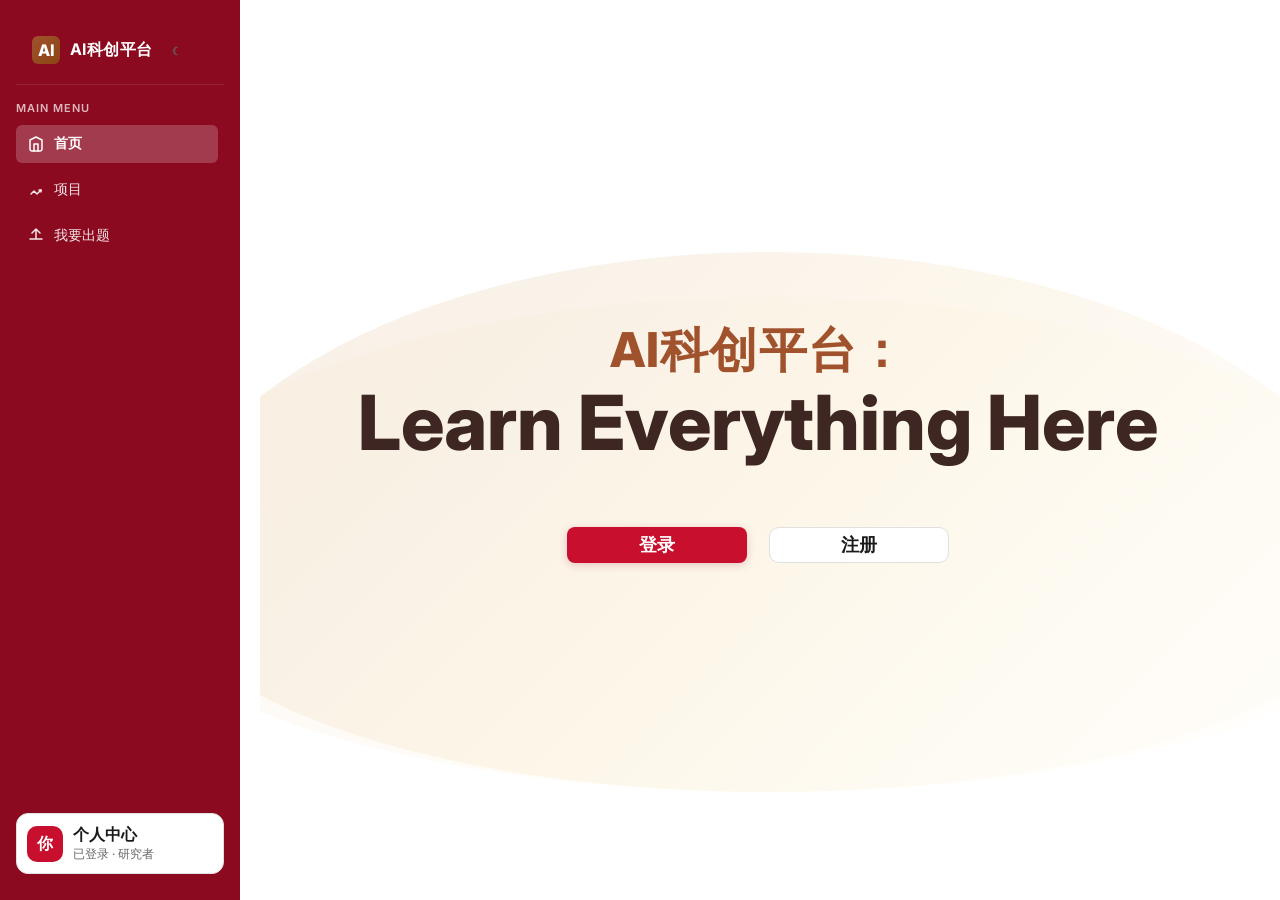
==== commit 39baa283: "Refactor UI elements in index.html and styles.css, add UI style toggle for development mode, and upd" ====
--- a/index.html
+++ b/index.html
@@ -19,7 +19,9 @@
         <div class="sidebar__brand">
           <div class="brand__logo ai-logo">AI</div>
           <div class="brand__name">AI科创平台</div>
-          <button id="themeToggle" class="btn btn--ghost" aria-label="切换明暗模式">☾</button>
+          <div class="brand__actions">
+            <button id="themeToggle" class="btn btn--ghost" aria-label="切换明暗模式">☾</button>
+          </div>
         </div>
 
         <nav class="sidebar__nav">
@@ -104,7 +106,9 @@
         <div class="sidebar__brand">
           <div class="brand__logo ai-logo">AI</div>
           <div class="brand__name">AI科创平台</div>
-          <button id="themeToggle2" class="btn btn--ghost" aria-label="切换明暗模式">☾</button>
+          <div class="brand__actions">
+            <button id="themeToggle2" class="btn btn--ghost" aria-label="切换明暗模式">☾</button>
+          </div>
         </div>
 
         <div class="detail__sidectrl">
@@ -117,19 +121,19 @@
           <div class="language-selector__title">代码语言</div>
           <div class="language-options">
             <label class="language-option">
-              <input type="checkbox" value="python" checked />
+              <input type="checkbox" id="lang-python" name="language" value="python" checked />
               <span>Python</span>
             </label>
             <label class="language-option">
-              <input type="checkbox" value="javascript" />
+              <input type="checkbox" id="lang-javascript" name="language" value="javascript" />
               <span>JavaScript</span>
             </label>
             <label class="language-option">
-              <input type="checkbox" value="java" />
+              <input type="checkbox" id="lang-java" name="language" value="java" />
               <span>Java</span>
             </label>
             <label class="language-option">
-              <input type="checkbox" value="c" />
+              <input type="checkbox" id="lang-c" name="language" value="c" />
               <span>C</span>
             </label>
           </div>
@@ -207,6 +211,16 @@
           <div class="welcome__content">
             <h1 class="welcome__title">早上好，研究者</h1>
             <p class="welcome__subtitle">有什么我能帮您的吗？</p>
+            
+            <!-- Agent 类型选择 -->
+            <div class="welcome__agent-selector">
+              <label for="agentTypeSelect" class="agent-selector__label">选择 AI 助手类型：</label>
+              <select id="agentTypeSelect" name="agentType" class="agent-selector__select">
+                <option value="paper">📄 文献助手 - 检索和推荐学术文献</option>
+                <option value="research">🔬 科研助手 - 提供研究建议和方法</option>
+                <option value="code">💻 代码助手 - 生成、编辑和解释代码</option>
+              </select>
+            </div>
           </div>
           <div class="welcome__input">
             <label for="qaWelcomeInput" class="sr-only">向 AI 提问</label>
@@ -227,8 +241,10 @@
               <button class="qa__tab is-active" data-tab="paper">文献</button>
               <div class="qa__split"></div>
               <button class="qa__tab" data-tab="research">科研</button>
-            </div>
-            <button class="qa__files-btn" id="qaFilesBtn" title="查看文件" style="display: none;">
+              <div class="qa__split"></div>
+              <button class="qa__tab" data-tab="code">代码</button>
+            </div>
+            <button class="qa__files-btn" id="qaFilesBtn" title="查看文件" disabled>
               <svg width="16" height="16" viewBox="0 0 16 16" fill="none" xmlns="http://www.w3.org/2000/svg">
                 <path d="M8.5 2L14 7.5V13C14 13.2652 13.8946 13.5196 13.7071 13.7071C13.5196 13.8946 13.2652 14 13 14H3C2.73478 14 2.48043 13.8946 2.29289 13.7071C2.10536 13.5196 2 13.2652 2 13V3C2 2.73478 2.10536 2.48043 2.29289 2.29289C2.48043 2.10536 2.73478 2 3 2H8.5Z" stroke="currentColor" stroke-width="1.5" stroke-linecap="round" stroke-linejoin="round"/>
                 <path d="M8.5 2V7.5H14" stroke="currentColor" stroke-width="1.5" stroke-linecap="round" stroke-linejoin="round"/>
@@ -264,7 +280,11 @@
         <div class="sidebar__brand">
           <div class="brand__logo ai-logo">AI</div>
           <div class="brand__name">AI科创平台</div>
-          <button id="themeToggle3" class="btn btn--ghost" aria-label="切换明暗模式">☾</button>
+          <div class="brand__actions">
+            <button id="themeToggle3" class="btn btn--ghost" aria-label="切换明暗模式">☾</button>
+            <!-- ⚠️ 开发模式：UI风格切换器（正式上线前请删除） -->
+            <button id="uiStyleToggle3" class="btn btn--ghost ui-style-toggle" aria-label="切换UI风格" title="UI风格切换（开发模式）">🎨</button>
+          </div>
         </div>
 
         <div class="detail__sidectrl">
@@ -585,9 +605,9 @@
 
   <!-- 划词工具栏 -->
   <div id="textToolbar" class="text-toolbar" style="display: none;">
-    <button class="text-toolbar__btn" id="askAI" title="询问AI">
-      <svg width="16" height="16" viewBox="0 0 24 24" fill="none"><path d="M21 15a2 2 0 0 1-2 2H7l-4 4V5a2 2 0 0 1 2-2h14a2 2 0 0 1 2 2z" stroke="currentColor" stroke-width="2" stroke-linecap="round" stroke-linejoin="round"/></svg>
-      <span>询问AI</span>
+    <button class="text-toolbar__btn" id="generateVideoBtn" title="生成讲解视频">
+      <svg width="16" height="16" viewBox="0 0 24 24" fill="none"><rect x="2" y="2" width="20" height="20" rx="2.18" ry="2.18" stroke="currentColor" stroke-width="2"/><path d="M10 8l6 4-6 4V8z" fill="currentColor"/></svg>
+      <span>生成讲解视频</span>
     </button>
     <div class="toolbar__divider"></div>
     <button class="text-toolbar__btn" id="highlightText" title="高亮">
@@ -599,12 +619,24 @@
       <div class="color-option" data-color="#90caf9" style="background: #90caf9;" title="蓝色"></div>
       <div class="color-option" data-color="#ef9a9a" style="background: #ef9a9a;" title="红色"></div>
     </div>
+    <button class="text-toolbar__btn" id="searchText" title="搜索">
+      <svg width="16" height="16" viewBox="0 0 24 24" fill="none"><circle cx="11" cy="11" r="7" stroke="currentColor" stroke-width="2"/><path d="M16 16L21 21" stroke="currentColor" stroke-width="2" stroke-linecap="round"/></svg>
+      <span>搜索</span>
+    </button>
+    <div class="search-options" id="searchOptions" style="display: none;">
+      <button data-type="paper">文献搜索</button>
+      <button data-type="research">科研搜索</button>
+      <button data-type="code">代码搜索</button>
+      <button data-type="cancel" class="search-option--cancel">取消</button>
+    </div>
     <button class="text-toolbar__btn" id="underlineText" title="下划线">
       <svg width="16" height="16" viewBox="0 0 24 24" fill="none"><path d="M6 3v7a6 6 0 0 0 12 0V3M4 21h16" stroke="currentColor" stroke-width="2" stroke-linecap="round" stroke-linejoin="round"/></svg>
     </button>
     <button class="text-toolbar__btn" id="strikeText" title="删除线">
       <svg width="16" height="16" viewBox="0 0 24 24" fill="none"><path d="M17.5 12h-11M4 7h16M8 21h8" stroke="currentColor" stroke-width="2" stroke-linecap="round" stroke-linejoin="round"/></svg>
     </button>
+    <div class="toolbar__divider"></div>
+    <button class="text-toolbar__btn text-toolbar__btn--ghost" id="clearFormatBtn" title="清除所有标注">清除标注</button>
   </div>
 
   <script src="app.js"></script>
--- a/styles.css
+++ b/styles.css
@@ -1,33 +1,52 @@
 :root {
-  --brand: #A0522D; /* 温暖褐红色 */
-  --brand-600: #8B4513; /* 深褐色 */
-  --brand-700: #6B3410; /* 更深褐色 */
-  --bg: #F5F1EA; /* 米色背景 */
-  --bg-elev: #FFFBF5; /* 奶白色 */
-  --text: #3E2723; /* 深褐色文字 */
-  --text-2: #6D4C41; /* 中褐色文字 */
-  --muted: #EFE9E0; /* 浅米色 */
-  --border: #D7CCC8; /* 浅褐色边框 */
-  --card: #FFFBF5; /* 卡片白色 */
-  --shadow: 0 2px 10px rgba(62,39,35,.08);
+  /* RUC 人大风格 - 深红色系（人大经典色） */
+  --brand: #C8102E;              /* 人大深红色（RUC Red） */
+  --brand-600: #A00D26;          /* 深红色（悬停） */
+  --brand-700: #8B0A20;          /* 更深红色 */
+  --brand-light: #F5E6E9;        /* 浅红色背景 */
+  
+  /* 背景色 - 白色系 */
+  --bg: #FFFFFF;                 /* 纯白色背景 */
+  --bg-elev: #FFFFFF;            /* 白色卡片 */
+  --bg-secondary: #F8F8F8;       /* 极浅灰色（分隔区域） */
+  
+  /* 导航栏和底部栏 - 深红色 */
+  --nav-bg: #8B0A20;             /* 深红色导航栏 */
+  --nav-text: #FFFFFF;            /* 导航栏白色文字 */
+  --footer-bg: #8B0A20;          /* 深红色底部栏 */
+  
+  /* 文字色 - 深灰色系 */
+  --text: #1A1A1A;                /* 深灰色文字 */
+  --text-2: #666666;              /* 中灰色文字 */
+  --text-3: #999999;              /* 浅灰色文字 */
+  
+  /* 辅助色 */
+  --muted: #F5F5F5;               /* 浅灰色背景 */
+  --border: #E0E0E0;              /* 浅灰色边框 */
+  --card: #FFFFFF;                /* 白色卡片 */
+  --shadow: 0 1px 3px rgba(0, 0, 0, 0.08);
 }
 
 .theme-dark {
-  --bg: #0f1115;
-  --bg-elev: #141821;
-  --text: #e9edf4;
-  --text-2: #a6b0c2;
-  --muted: #242a36;
-  --border: #1e2431;
-  --card: #141821;
-  --shadow: 0 4px 20px rgba(0,0,0,.35);
+  --bg: #1A1A1A;
+  --bg-elev: #2A2A2A;
+  --bg-secondary: #333333;
+  --text: #FFFFFF;
+  --text-2: #CCCCCC;
+  --text-3: #999999;
+  --muted: #333333;
+  --border: #444444;
+  --card: #2A2A2A;
+  --nav-bg: #5B0A15;
+  --footer-bg: #5B0A15;
+  --shadow: 0 4px 20px rgba(0,0,0,.4);
 }
 
 * { box-sizing: border-box; }
 html, body { height: 100%; }
 body {
   margin: 0;
-  background: #F5F1EA;
+  background: var(--bg);
   background-attachment: fixed;
   color: var(--text);
   font-family: 'Inter', ui-sans-serif, system-ui, -apple-system, Segoe UI, Roboto, Helvetica, Arial, "Noto Sans", "PingFang SC", "Hiragino Sans GB", "Microsoft YaHei", sans-serif;
@@ -36,7 +55,7 @@
 }
 
 .theme-dark {
-  background: #0f1115;
+  background: #1A1A1A;
   background-attachment: fixed;
 }
 
@@ -44,6 +63,7 @@
 .theme-dark .hero__bg-particles::after {
   background: radial-gradient(circle, rgba(160, 82, 45, 0.25) 0%, transparent 70%);
 }
+
 
 .view { display: none; height: 100dvh; }
 .view.active { display: grid; grid-template-columns: 240px 1fr; column-gap: 20px; }
@@ -92,13 +112,14 @@
 .sidebar-toggle:hover { width: 36px; background: var(--brand-600); }
 .sidebar-collapsed .sidebar-toggle { left: 0; }
 
+/* RUC 风格：侧边栏深红色背景 */
 .sidebar { 
-  border-right: 1px solid var(--border);
+  border-right: none;
   padding: 12px 10px;
   display: grid;
   grid-template-rows: auto 1fr auto auto;
   gap: 10px;
-  background: var(--bg);
+  background: var(--nav-bg);
 }
 /* 详情页侧栏：目录在上一页下方 */
 #detail-view .sidebar { 
@@ -107,23 +128,89 @@
 }
 #detail-view .detail__sidectrl { margin-top: 8px; }
 #detail-view .sidebar__nav { margin-top: 6px; }
-.sidebar__brand { display: flex; align-items: center; gap: 10px; padding: 6px 8px; border-radius: 10px; }
-.brand__logo { width: 28px; height: 28px; border-radius: 8px; display: grid; place-items: center; font-weight: 800; position: relative; }
+/* RUC 风格：侧边栏品牌区域 */
+.sidebar__brand { 
+  display: flex; 
+  align-items: center; 
+  gap: 10px; 
+  padding: 16px; 
+  border-radius: 0; 
+  border-bottom: 1px solid rgba(255, 255, 255, 0.1);
+}
+
+.brand__logo { 
+  width: 28px; 
+  height: 28px; 
+  border-radius: 6px; 
+  display: grid; 
+  place-items: center; 
+  font-weight: 800; 
+  position: relative;
+  background: rgba(255, 255, 255, 0.2);
+  color: var(--nav-text);
+}
+
 .scalehub-logo { background: transparent; }
-.logo-m { position: absolute; color: #A0522D; font-weight: 800; font-size: 18px; line-height: 1; }
+.logo-m { position: absolute; color: var(--nav-text); font-weight: 800; font-size: 18px; line-height: 1; }
 .logo-m-1 { left: 2px; top: 2px; z-index: 1; }
-.logo-m-2 { left: 6px; top: 4px; z-index: 2; color: #8B4513; opacity: 0.8; }
-.brand__name { font-weight: 700; letter-spacing: .4px; }
+.logo-m-2 { left: 6px; top: 4px; z-index: 2; opacity: 0.8; }
+.brand__name { 
+  font-weight: 700; 
+  letter-spacing: .4px;
+  color: var(--nav-text);
+}
+.brand__actions { display: flex; align-items: center; gap: 4px; }
 
 .sidebar__nav { overflow: auto; padding-right: 6px; margin: 0; }
-.nav__title { font-size: 12px; color: var(--text-2); margin: 6px 0 8px 0; font-weight: 600; }
+/* RUC 风格：导航标题白色半透明 */
+.nav__title { 
+  font-size: 11px; 
+  color: rgba(255, 255, 255, 0.7); 
+  margin: 6px 0 8px 0; 
+  font-weight: 600; 
+  text-transform: uppercase;
+  letter-spacing: 1px;
+}
 .nav__list { list-style: none; padding: 0; margin: 0; display: grid; gap: 4px; }
-.nav__item { width: 100%; text-align: left; background: transparent; border: none; color: var(--text); padding: 10px 12px; border-radius: 8px; cursor: pointer; display: flex; align-items: center; gap: 10px; font-size: 14px; transition: all 0.2s; }
-.nav__item:hover { background: var(--muted); }
-.nav__item.is-active { background: #A0522D; color: #fff; }
+/* RUC 风格：导航项白色文字 */
+.nav__item { 
+  width: 100%; 
+  text-align: left; 
+  background: transparent; 
+  border: none; 
+  color: rgba(255, 255, 255, 0.9); 
+  padding: 10px 12px; 
+  border-radius: 6px; 
+  cursor: pointer; 
+  display: flex; 
+  align-items: center; 
+  gap: 10px; 
+  font-size: 14px; 
+  transition: all 0.2s; 
+  margin: 2px 0;
+}
+
+.nav__item:hover { 
+  background: rgba(255, 255, 255, 0.1); 
+  color: #fff;
+}
+/* RUC 风格：导航项激活状态 */
+.nav__item.is-active { 
+  background: rgba(255, 255, 255, 0.2); 
+  color: #fff; 
+  font-weight: 600;
+}
 .nav__item.is-active .nav__icon { stroke: #fff; }
-.nav__icon { width: 16px; height: 16px; flex-shrink: 0; stroke: var(--text-2); }
-.nav__item.is-active .nav__icon { stroke: #fff; }
+/* RUC 风格：导航图标白色 */
+.nav__icon { 
+  width: 16px; 
+  height: 16px; 
+  flex-shrink: 0; 
+  stroke: rgba(255, 255, 255, 0.8); 
+}
+.nav__item.is-active .nav__icon { 
+  stroke: #fff; 
+}
 .nav__link { display: block; padding: 8px 6px; color: var(--text); text-decoration: none; border-radius: 8px; }
 .nav__link:hover { background: var(--muted); }
 .sublist { list-style: none; padding-left: 8px; margin: 4px 0 0; display: grid; gap: 4px; }
@@ -374,8 +461,22 @@
 .input::placeholder { color: var(--text-2); }
 
 .btn { height: 36px; padding: 0 12px; border-radius: 10px; border: 1px solid var(--border); background: var(--bg-elev); color: var(--text); cursor: pointer; }
-.btn--primary { background: linear-gradient(135deg, #CD853F 0%, #A0522D 100%); color: #fff; border: none; box-shadow: 0 12px 25px rgba(160, 82, 45, 0.22); transition: transform 0.25s ease, box-shadow 0.25s ease; }
-.btn--primary:hover { transform: translateY(-2px); box-shadow: 0 16px 32px rgba(160, 82, 45, 0.25); }
+/* RUC 风格：红色按钮 */
+.btn--primary { 
+  background: var(--brand); 
+  color: #fff; 
+  border: none; 
+  border-radius: 8px; 
+  box-shadow: 0 2px 8px rgba(139, 10, 32, 0.2); 
+  font-weight: 600; 
+  transition: all 0.2s ease; 
+}
+
+.btn--primary:hover { 
+  background: var(--brand-600); 
+  box-shadow: 0 4px 12px rgba(139, 10, 32, 0.3); 
+  transform: translateY(-1px); 
+}
 /* styles.css (约第 119 行) */
 .btn--ghost {
   background: transparent;
@@ -405,10 +506,55 @@
 @media (max-width: 900px)  { .grid--auto { grid-template-columns: repeat(3, minmax(0,1fr)); } }
 @media (max-width: 680px)  { .grid--auto { grid-template-columns: repeat(2, minmax(0,1fr)); } }
 
-.card { background: var(--card); border: 1px solid var(--border); border-radius: 12px; box-shadow: 0 1px 3px rgba(0,0,0,.08); overflow: hidden; display: flex; flex-direction: column; transition: all 0.2s; cursor: pointer !important; min-height: 240px; pointer-events: auto; position: relative; z-index: 1; }
-.card:hover { transform: translateY(-4px); box-shadow: 0 8px 20px rgba(0,0,0,.15); border-color: var(--brand); }
-.card__poster { position: relative; background: linear-gradient(135deg, #A0522D 0%, #8B4513 100%); display: grid; place-items: center; color: #fff; font-weight: 700; letter-spacing: .6px; min-height: 120px; padding: 20px; font-size: 16px; }
-.badge { position: absolute; top: 8px; right: 8px; background: rgba(255,251,245,.98); color: #A0522D; border: none; border-radius: 999px; padding: 4px 10px; font-size: 11px; font-weight: 700; }
+/* RUC 风格：白色卡片 */
+.card { 
+  background: var(--card); 
+  border: 1px solid var(--border); 
+  border-radius: 8px; 
+  box-shadow: 0 2px 8px rgba(0, 0, 0, 0.06); 
+  overflow: hidden; 
+  display: flex; 
+  flex-direction: column; 
+  transition: all 0.2s ease; 
+  cursor: pointer !important; 
+  min-height: 240px; 
+  pointer-events: auto; 
+  position: relative; 
+  z-index: 1; 
+}
+
+.card:hover { 
+  transform: translateY(-2px); 
+  box-shadow: 0 8px 24px rgba(0, 0, 0, 0.1); 
+  border-color: var(--brand-light); 
+}
+/* RUC 风格：卡片海报红色背景 */
+.card__poster { 
+  position: relative; 
+  background: var(--brand); 
+  display: grid; 
+  place-items: center; 
+  color: #fff; 
+  font-weight: 700; 
+  letter-spacing: .6px; 
+  min-height: 120px; 
+  padding: 20px; 
+  font-size: 16px; 
+  border-radius: 8px 8px 0 0;
+}
+/* RUC 风格：红色分类标签 */
+.badge { 
+  position: absolute; 
+  top: 8px; 
+  right: 8px; 
+  background: var(--brand); 
+  color: #fff; 
+  border: none; 
+  border-radius: 20px; 
+  padding: 4px 12px; 
+  font-size: 12px; 
+  font-weight: 600; 
+}
 .card__body { padding: 16px; display: grid; gap: 8px; flex: 1; }
 .card__title { font-weight: 700; font-size: 15px; line-height: 1.4; color: var(--text); }
 .card__desc { color: var(--text-2); font-size: 13px; line-height: 1.5; }
@@ -787,9 +933,48 @@
 
 /* Agent欢迎页面 - Qwen风格 */
 .qa__welcome { display: flex; flex-direction: column; align-items: center; justify-content: center; height: 100%; padding: 40px 20px; gap: 32px; }
-.welcome__content { text-align: center; max-width: 400px; }
+.welcome__content { text-align: center; max-width: 500px; width: 100%; }
 .welcome__title { font-size: 36px; font-weight: 700; margin: 0 0 12px; color: var(--text); }
 .welcome__subtitle { font-size: 18px; color: var(--text-2); margin: 0; }
+
+/* Agent 类型选择器 */
+.welcome__agent-selector {
+  margin-top: 24px;
+  text-align: left;
+  width: 100%;
+}
+
+.agent-selector__label {
+  display: block;
+  font-size: 14px;
+  font-weight: 600;
+  color: var(--text);
+  margin-bottom: 8px;
+}
+
+.agent-selector__select {
+  width: 100%;
+  padding: 12px 16px;
+  font-size: 14px;
+  border: 2px solid var(--border);
+  border-radius: 8px;
+  background: var(--bg);
+  color: var(--text);
+  cursor: pointer;
+  transition: all 0.2s;
+  font-family: inherit;
+}
+
+.agent-selector__select:hover {
+  border-color: var(--brand);
+}
+
+.agent-selector__select:focus {
+  outline: none;
+  border-color: var(--brand);
+  box-shadow: 0 0 0 3px rgba(160, 82, 45, 0.1);
+}
+
 .welcome__input { position: relative; display: flex; align-items: center; width: 100%; max-width: 500px; }
 .input--welcome { width: 100%; height: 48px; padding: 0 60px 0 16px; border: 1px solid var(--border); border-radius: 12px; background: var(--bg-elev); color: var(--text); font-size: 15px; }
 .input--welcome:focus { outline: none; border-color: var(--brand); box-shadow: 0 0 0 3px rgba(160, 82, 45, 0.1); }
@@ -801,20 +986,123 @@
 .qa__tab:hover:not(.is-active) { background: rgba(160, 82, 45, 0.05); }
 .qa__split { width: 1px; height: 18px; background: var(--border); }
 .qa__files-btn { display: flex; align-items: center; gap: 6px; padding: 6px 12px; background: transparent; border: 1px solid var(--border); border-radius: 8px; color: var(--text-2); cursor: pointer; font-size: 13px; transition: all 0.2s; }
-.qa__files-btn:hover { background: var(--muted); color: var(--text); border-color: var(--brand); }
+.qa__files-btn:hover:not(:disabled) { background: var(--muted); color: var(--text); border-color: var(--brand); }
+.qa__files-btn:disabled { opacity: 0.5; cursor: not-allowed; }
 .qa__files-btn svg { width: 16px; height: 16px; }
-.qa__messages { border: 1px solid var(--border); border-radius: 12px; padding: 12px; display: flex; flex-direction: column; gap: 12px; background: var(--bg-elev); overflow: auto; }
-.msg { display: flex; align-items: flex-start; gap: 8px; max-width: 85%; animation: fadeIn 0.3s ease-in; }
+.qa__messages {
+  border: 1px solid var(--border);
+  border-radius: 12px;
+  padding: 12px;
+  display: flex;
+  flex-direction: column;
+  gap: 12px;
+  background: var(--bg-elev);
+  overflow: auto;
+}
+.msg {
+  display: flex;
+  align-items: flex-start;
+  gap: 8px;
+  width: 100%;
+  max-width: 100%;
+  animation: fadeIn 0.3s ease-in;
+}
 @keyframes fadeIn { from { opacity: 0; transform: translateY(10px); } to { opacity: 1; transform: translateY(0); } }
-.msg--ai { flex-direction: row; }
-.msg--user { flex-direction: row-reverse; align-self: flex-end; margin-left: auto; }
+.msg--ai { flex-direction: row; justify-content: flex-start; }
+.msg--user {
+  flex-direction: row-reverse;
+  justify-content: flex-end;
+}
 .msg__avatar { width: 32px; height: 32px; border-radius: 50%; flex-shrink: 0; display: grid; place-items: center; font-size: 12px; font-weight: 700; }
 .msg--ai .msg__avatar { background: var(--brand); color: #fff; }
 .msg--user .msg__avatar { background: var(--muted); color: var(--text); }
-.msg__bubble { padding: 10px 14px; border-radius: 12px; position: relative; word-wrap: break-word; }
+.msg__bubble {
+  padding: 10px 14px;
+  border-radius: 12px;
+  position: relative;
+  word-wrap: break-word;
+  width: min(620px, 100%);
+}
+.msg--ai .msg__bubble { margin-right: auto; }
+.msg--user .msg__bubble { margin-left: auto; }
 .msg--ai .msg__bubble { background: #fff; border: 1px solid var(--border); }
 .msg--user .msg__bubble { background: var(--brand); color: #fff; }
 .msg__content { margin: 0; font-size: 14px; line-height: 1.5; }
+
+/* 思考中动画 */
+.msg--thinking .msg__bubble { background: #f5f5f5; border: 1px solid var(--border); }
+.thinking-indicator { display: flex; gap: 4px; align-items: center; margin-bottom: 8px; }
+.thinking-indicator .dot { width: 8px; height: 8px; border-radius: 50%; background: var(--brand); animation: thinkingBounce 1.4s infinite ease-in-out both; }
+.thinking-indicator .dot:nth-child(1) { animation-delay: -0.32s; }
+.thinking-indicator .dot:nth-child(2) { animation-delay: -0.16s; }
+@keyframes thinkingBounce {
+  0%, 80%, 100% { transform: scale(0); }
+  40% { transform: scale(1); }
+}
+
+/* 消息中的文件预览 */
+.msg-files-preview {
+  margin-top: 12px;
+  display: flex;
+  flex-direction: column;
+  gap: 12px;
+  max-width: 100%;
+}
+
+.file-preview-card {
+  border: 1px solid var(--border);
+  border-radius: 8px;
+  overflow: hidden;
+  background: var(--bg-elev);
+}
+
+.file-preview-header {
+  display: flex;
+  align-items: center;
+  gap: 8px;
+  padding: 8px 12px;
+  background: var(--muted);
+  border-bottom: 1px solid var(--border);
+  font-size: 13px;
+  font-weight: 600;
+}
+
+.file-icon {
+  font-size: 16px;
+}
+
+.file-name {
+  flex: 1;
+  color: var(--text);
+}
+
+.file-size {
+  color: var(--text-2);
+  font-size: 12px;
+}
+
+.file-preview-code {
+  margin: 0;
+  padding: 12px;
+  background: #f6f8fa;
+  overflow-x: auto;
+  max-height: 300px;
+  overflow-y: auto;
+  font-size: 12px;
+  line-height: 1.5;
+  border: none;
+}
+
+.theme-dark .file-preview-code {
+  background: #1e1e1e;
+}
+
+.file-preview-code code {
+  font-family: 'Consolas', 'Monaco', 'Courier New', monospace;
+  color: var(--text);
+  white-space: pre;
+  display: block;
+}
 .qa__input { display: flex; gap: 8px; }
 .qa__input .input { width: 100%; }
 .btn--icon { width: 36px; height: 36px; padding: 0; display: grid; place-items: center; border-radius: 999px; }
@@ -826,6 +1114,7 @@
 .files-path code { padding: 4px 8px; background: var(--muted); border-radius: 4px; font-family: monospace; color: var(--brand); }
 .files-desc { margin: 0; font-size: 13px; color: var(--text-2); line-height: 1.5; }
 .files-list { display: flex; flex-direction: column; gap: 12px; }
+.files-empty { padding: 40px; text-align: center; color: var(--text-2); font-size: 14px; }
 .file-item { display: flex; align-items: center; justify-content: space-between; padding: 16px; background: var(--bg-elev); border: 1px solid var(--border); border-radius: 10px; transition: all 0.2s; }
 .file-item:hover { border-color: var(--brand); box-shadow: 0 2px 8px rgba(0,0,0,.08); }
 .file-info { flex: 1; }
@@ -979,6 +1268,22 @@
 .notebook-container { display: flex; flex-direction: column; gap: 35px; padding: 0; background: transparent; overflow: visible; }
 .notebook-cell { position: relative; padding-left: 65px; background: transparent; overflow: visible; transition: all 0.2s; margin-bottom: 0; }
 .notebook-cell:hover .cell-toolbar { opacity: 1; }
+.notebook-shell { display: flex; flex-direction: column; gap: 20px; }
+.notebook-toolbar { display: flex; flex-wrap: wrap; align-items: center; justify-content: space-between; background: var(--bg-elev); border: 1px solid var(--border); border-radius: 14px; padding: 14px 18px; box-shadow: var(--shadow); }
+.notebook-toolbar__info { display: flex; flex-direction: column; gap: 2px; }
+.notebook-toolbar__title { font-weight: 700; font-size: 16px; }
+.notebook-toolbar__subtitle { font-size: 13px; color: var(--text-2); }
+.notebook-toolbar__actions { display: flex; flex-wrap: wrap; gap: 10px; align-items: center; }
+.notebook-action { border: 1px solid var(--border); background: var(--bg); border-radius: 999px; padding: 6px 14px; font-size: 13px; cursor: pointer; transition: all 0.2s; }
+.notebook-action:hover { background: var(--muted); }
+.notebook-action--ghost { background: transparent; }
+.notebook-settings { position: relative; }
+.notebook-settings__panel { position: absolute; top: calc(100% + 8px); right: 0; background: var(--bg); border: 1px solid var(--border); border-radius: 12px; padding: 12px; width: 220px; box-shadow: var(--shadow); display: none; flex-direction: column; gap: 8px; z-index: 50; }
+.notebook-settings__panel p { margin: 0 0 6px; font-weight: 600; font-size: 13px; }
+.notebook-settings__panel button { border: 1px solid var(--border); background: var(--bg-elev); border-radius: 8px; padding: 6px 10px; text-align: left; font-size: 13px; cursor: pointer; }
+.notebook-settings__panel button:hover { background: var(--muted); }
+.notebook-settings__panel.is-visible { display: flex; }
+.run-cell.is-running { opacity: 0.6; pointer-events: none; }
 .notebook-cell.active { border-left: 4px solid #4a9eff; margin-left: -4px; padding-left: 61px; }
 .notebook-cell.active .cell-wrapper { border-color: #4a9eff; box-shadow: 0 0 0 2px rgba(74, 158, 255, 0.2); }
 
@@ -1062,7 +1367,7 @@
 .diagram-label-ref { margin-top: 8px; font-size: 12px; color: var(--text-2); text-align: right; font-family: monospace; }
 
 /* 划词工具栏 */
-.text-toolbar { position: fixed; z-index: 1000; background: var(--card); border: 1px solid var(--border); border-radius: 8px; padding: 6px; box-shadow: 0 4px 12px rgba(0,0,0,0.15); display: flex; align-items: center; gap: 4px; }
+.text-toolbar { position: fixed; z-index: 1000; background: var(--card); border: 1px solid var(--border); border-radius: 8px; padding: 6px; box-shadow: 0 4px 12px rgba(0,0,0,0.15); display: flex; align-items: center; gap: 4px; overflow: visible; }
 .text-toolbar__btn { display: flex; align-items: center; gap: 6px; padding: 6px 10px; background: transparent; border: none; border-radius: 4px; color: var(--text); cursor: pointer; font-size: 13px; transition: all 0.2s; }
 .text-toolbar__btn:hover { background: var(--muted); }
 .text-toolbar__btn svg { width: 16px; height: 16px; stroke: currentColor; }
@@ -1075,6 +1380,14 @@
 .text-highlight { padding: 2px 0; border-radius: 2px; }
 .text-underline { text-decoration: underline; text-decoration-color: var(--brand); text-decoration-thickness: 2px; }
 .text-strike { text-decoration: line-through; text-decoration-color: #999; text-decoration-thickness: 1.5px; }
+.color-option--clear { border: 1px dashed var(--border); color: var(--text); background: transparent !important; font-size: 12px; height: 30px; }
+.color-option--clear:hover { border-color: var(--brand); color: var(--brand); }
+.search-options { position: absolute; top: calc(100% + 6px); left: 50%; transform: translateX(-50%); background: var(--bg); border: 1px solid var(--border); border-radius: 12px; padding: 8px; display: none; flex-direction: column; gap: 6px; min-width: 180px; box-shadow: var(--shadow); }
+.search-options button { border: none; background: var(--bg-elev); border-radius: 8px; padding: 6px 10px; text-align: left; font-size: 13px; cursor: pointer; }
+.search-options button:hover { background: var(--muted); }
+.search-option--cancel { background: transparent !important; border: 1px dashed var(--border) !important; }
+.text-toolbar__btn--ghost { background: transparent; border-color: transparent; color: var(--text-2); }
+.text-toolbar__btn--ghost:hover { color: var(--text); background: var(--muted); }
 
 /* 语言选择器 */
 .language-selector { padding: 12px; border-top: 1px solid var(--border); background: var(--bg-elev); }
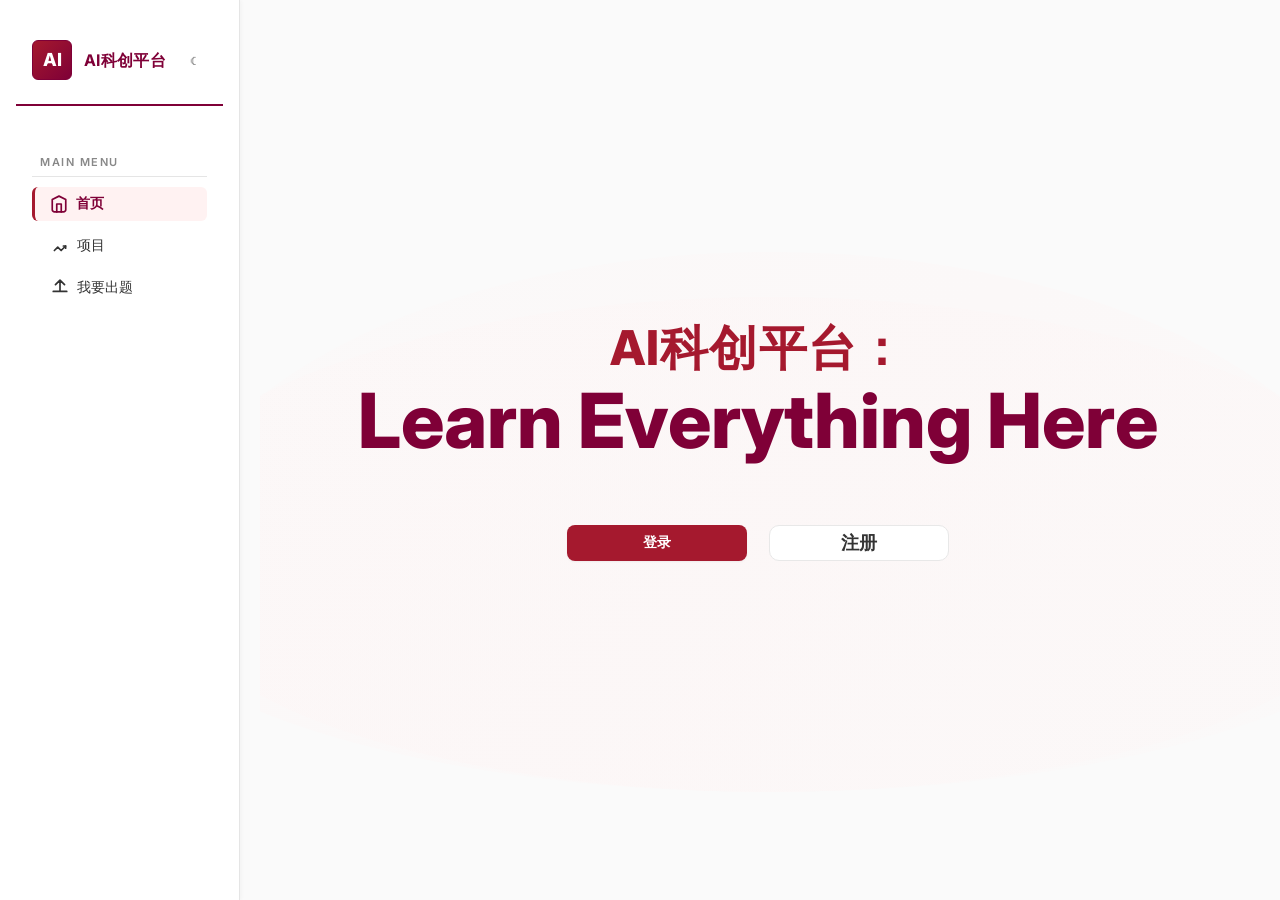
==== commit e17583c4: "个人中心UI修改完毕" ====
--- a/index.html
+++ b/index.html
@@ -58,14 +58,6 @@
             </ul>
           </div>
         </nav>
-
-        <div class="sidebar__profile">
-          <div class="profile__avatar">你</div>
-          <div class="profile__meta">
-            <div class="profile__name">个人中心</div>
-            <div class="profile__sub">已登录 · 研究者</div>
-          </div>
-        </div>
       </aside>
 
       <main class="content">
@@ -139,7 +131,7 @@
           </div>
         </div>
 
-        <div class="sidebar__profile">
+        <div class="sidebar__profile profile-clickable" id="sidebarProfileBtn" role="button" tabindex="0">
           <div class="profile__avatar">你</div>
           <div class="profile__meta">
             <div class="profile__name">个人中心</div>
@@ -291,7 +283,7 @@
           <button id="backFromCreateBtn" class="btn btn--ghost">← 返回主页</button>
         </div>
 
-        <div class="sidebar__profile">
+        <div class="sidebar__profile profile-clickable" id="sidebarProfileBtn" role="button" tabindex="0">
           <div class="profile__avatar">你</div>
           <div class="profile__meta">
             <div class="profile__name">个人中心</div>
@@ -388,6 +380,183 @@
               <button type="submit" class="btn btn--primary">提交审核</button>
             </div>
           </form>
+        </div>
+      </main>
+    </section>
+
+    <!-- 个人中心页面视图 -->
+    <section id="profile-view" class="view">
+      <main class="content profile-content profile-content--fullscreen">
+        <div class="profile-wrapper">
+          <!-- 导航栏 -->
+          <div class="profile-navigation">
+            <button class="back-btn" id="profileBackBtn">
+              <svg xmlns="http://www.w3.org/2000/svg" width="20" height="20" viewBox="0 0 24 24" fill="none" stroke="currentColor" stroke-width="2" stroke-linecap="round" stroke-linejoin="round">
+                <path d="m15 18-6-6 6-6"/>
+              </svg>
+              返回
+            </button>
+            <button class="btn btn--primary" id="profilePageEditBtn" style="margin-left: auto;">
+              <svg xmlns="http://www.w3.org/2000/svg" width="16" height="16" viewBox="0 0 24 24" fill="none" stroke="currentColor" stroke-width="2" stroke-linecap="round" stroke-linejoin="round">
+                <path d="M11 4H4a2 2 0 0 0-2 2v14a2 2 0 0 0 2 2h14a2 2 0 0 0 2-2v-7"></path>
+                <path d="M18.5 2.5a2.121 2.121 0 0 1 3 3L12 15l-4 1 1-4 9.5-9.5z"></path>
+              </svg>
+              编辑个人主页
+            </button>
+          </div>
+
+          <!-- Hero 区域 -->
+          <div class="profile-hero" id="profileHero">
+            <div class="hero-content">
+              <div class="hero-left">
+                <div class="profile-avatar-hero">
+                  <img id="profileHeroAvatar" src="" alt="头像" />
+                  <span class="status-badge-hero" id="profileOnlineBadge" style="display: none;">
+                    <span class="status-dot"></span>
+                    在线
+                  </span>
+                </div>
+              </div>
+              <div class="hero-right">
+                <div class="profile-header">
+                  <div class="header-text">
+                    <h1 class="profile-name-hero" id="profileDisplayName">—</h1>
+                    <p class="profile-title" id="profileTitle">—</p>
+                    <div class="profile-meta">
+                      <span class="meta-item" id="profileInstitution">
+                        <svg xmlns="http://www.w3.org/2000/svg" width="16" height="16" viewBox="0 0 24 24" fill="none" stroke="currentColor" stroke-width="2" stroke-linecap="round" stroke-linejoin="round">
+                          <path d="M22 10v6M2 10l10-5 10 5-10 5z"></path>
+                          <path d="M6 12v5c3 3 9 3 12 0v-5"></path>
+                        </svg>
+                        <span id="profileInstitutionText">—</span>
+                      </span>
+                      <span class="meta-item" id="profileLocation">
+                        <svg xmlns="http://www.w3.org/2000/svg" width="16" height="16" viewBox="0 0 24 24" fill="none" stroke="currentColor" stroke-width="2" stroke-linecap="round" stroke-linejoin="round">
+                          <path d="M20 10c0 6-8 12-8 12s-8-6-8-12a8 8 0 0 1 16 0Z"></path>
+                          <circle cx="12" cy="10" r="3"></circle>
+                        </svg>
+                        <span id="profileLocationText">—</span>
+                      </span>
+                    </div>
+                  </div>
+                  <div class="header-action">
+                    <button class="btn btn--primary btn--large" id="collaborationBtn">发起合作</button>
+                  </div>
+                </div>
+              </div>
+            </div>
+          </div>
+
+          <!-- 主内容区 -->
+          <div class="profile-container">
+            <div class="profile-grid">
+              <!-- 左栏（侧边信息栏） -->
+              <div class="profile-sidebar">
+                <!-- 快速信息卡 -->
+                <div class="info-card">
+                  <h3 class="card-title">快速信息</h3>
+                  <div class="info-grid">
+                    <div class="info-box">
+                      <div class="info-icon">
+                        <svg xmlns="http://www.w3.org/2000/svg" width="24" height="24" viewBox="0 0 24 24" fill="none" stroke="currentColor" stroke-width="2" stroke-linecap="round" stroke-linejoin="round">
+                          <circle cx="12" cy="12" r="10"></circle>
+                          <polyline points="12 6 12 12 16 14"></polyline>
+                        </svg>
+                      </div>
+                      <div class="info-text">
+                        <p class="info-label">可用时间</p>
+                        <p class="info-value" id="profileAvailability">—</p>
+                      </div>
+                    </div>
+                    <div class="info-box" id="profileResearchAreasBox">
+                      <div class="info-icon">
+                        <svg xmlns="http://www.w3.org/2000/svg" width="24" height="24" viewBox="0 0 24 24" fill="none" stroke="currentColor" stroke-width="2" stroke-linecap="round" stroke-linejoin="round">
+                          <polygon points="12 2 15.09 8.26 22 9.27 17 14.14 18.18 21.02 12 17.77 5.82 21.02 7 14.14 2 9.27 8.91 8.26 12 2"></polygon>
+                        </svg>
+                      </div>
+                      <div class="info-text">
+                        <p class="info-label">研究方向</p>
+                        <div class="info-tags" id="profileResearchTags"></div>
+                      </div>
+                    </div>
+                  </div>
+                </div>
+
+                <!-- 技能/语言标签卡 -->
+                <div class="languages-card">
+                  <h3 class="card-title">技术栈</h3>
+                  <div class="language-tags" id="profileTechStack"></div>
+                </div>
+
+                <div class="languages-card">
+                  <h3 class="card-title">语言</h3>
+                  <div class="language-tags" id="profileLanguages"></div>
+                </div>
+              </div>
+
+              <!-- 右栏（主内容） -->
+              <div class="profile-main">
+                <!-- 关于卡片 -->
+                <div class="about-card">
+                  <div class="card-header">
+                    <div class="header-icon">
+                      <svg xmlns="http://www.w3.org/2000/svg" width="24" height="24" viewBox="0 0 24 24" fill="none" stroke="currentColor" stroke-width="2" stroke-linecap="round" stroke-linejoin="round">
+                        <path d="M16 21v-2a4 4 0 0 0-4-4H6a4 4 0 0 0-4 4v2"></path>
+                        <circle cx="9" cy="7" r="4"></circle>
+                        <path d="M22 21v-2a4 4 0 0 0-3-3.87M16 3.13a4 4 0 0 1 0 7.75"></path>
+                      </svg>
+                    </div>
+                    <h2 class="card-title-main">关于</h2>
+                  </div>
+                  <p class="about-text" id="profileShortBio">—</p>
+                </div>
+
+                <!-- 背景与经历卡片 -->
+                <div class="education-card">
+                  <div class="card-header">
+                    <div class="header-icon">
+                      <svg xmlns="http://www.w3.org/2000/svg" width="24" height="24" viewBox="0 0 24 24" fill="none" stroke="currentColor" stroke-width="2" stroke-linecap="round" stroke-linejoin="round">
+                        <path d="M22 10v6M2 10l10-5 10 5-10 5z"></path>
+                        <path d="M6 12v5c3 3 9 3 12 0v-5"></path>
+                      </svg>
+                    </div>
+                    <h2 class="card-title-main">背景与经历</h2>
+                  </div>
+                  <p class="education-text" id="profileBackground">—</p>
+                </div>
+
+                <!-- 研究方向卡片 -->
+                <div class="specialties-card" id="profileResearchAreasCard">
+                  <div class="card-header">
+                    <div class="header-icon">
+                      <svg xmlns="http://www.w3.org/2000/svg" width="24" height="24" viewBox="0 0 24 24" fill="none" stroke="currentColor" stroke-width="2" stroke-linecap="round" stroke-linejoin="round">
+                        <polygon points="12 2 15.09 8.26 22 9.27 17 14.14 18.18 21.02 12 17.77 5.82 21.02 7 14.14 2 9.27 8.91 8.26 12 2"></polygon>
+                      </svg>
+                    </div>
+                    <h2 class="card-title-main">研究方向</h2>
+                  </div>
+                  <div class="specialties-grid" id="profileResearchGrid"></div>
+                </div>
+
+                <!-- 成果展示卡片 -->
+                <div class="education-card" id="profilePublicationsCard" style="display: none;">
+                  <div class="card-header">
+                    <div class="header-icon">
+                      <svg xmlns="http://www.w3.org/2000/svg" width="24" height="24" viewBox="0 0 24 24" fill="none" stroke="currentColor" stroke-width="2" stroke-linecap="round" stroke-linejoin="round">
+                        <path d="M14 2H6a2 2 0 0 0-2 2v16a2 2 0 0 0 2 2h12a2 2 0 0 0 2-2V8z"></path>
+                        <polyline points="14 2 14 8 20 8"></polyline>
+                        <line x1="16" y1="13" x2="8" y2="13"></line>
+                        <line x1="16" y1="17" x2="8" y2="17"></line>
+                        <polyline points="10 9 9 9 8 9"></polyline>
+                      </svg>
+                    </div>
+                    <h2 class="card-title-main">成果展示</h2>
+                  </div>
+                  <div class="publications-list" id="profilePublicationsList"></div>
+                </div>
+              </div>
+            </div>
+          </div>
         </div>
       </main>
     </section>
@@ -466,16 +635,18 @@
   </div>
 
   <!-- 功能入口（登录后显示） -->
+  <div class="feature-bar-trigger" id="featureBarTrigger" style="display: none;"></div>
   <div id="featureBar" class="feature-bar" style="display: none;">
-    <div class="feature-bar__content">
-      <span class="feature-bar__user">当前角色：<span id="currentRole"></span></span>
-      <div class="feature-bar__actions">
-        <button id="createProblemBtn" class="btn btn--primary">出题</button>
-        <button id="uploadDataBtn" class="btn btn--primary">数据上传</button>
-        <button id="adminReviewBtn" class="btn btn--primary" style="display: none;">审核题目</button>
-        <button id="logoutBtn" class="btn btn--ghost">退出登录</button>
+      <div class="feature-bar__content">
+        <span class="feature-bar__user">当前角色：<span id="currentRole"></span></span>
+        <div class="feature-bar__actions">
+          <button id="profilePageBtn" class="btn btn--primary">个人中心</button>
+          <button id="createProblemBtn" class="btn btn--primary">出题</button>
+          <button id="uploadDataBtn" class="btn btn--primary">数据上传</button>
+          <button id="adminReviewBtn" class="btn btn--primary" style="display: none;">审核题目</button>
+          <button id="logoutBtn" class="btn btn--ghost">退出登录</button>
+        </div>
       </div>
-    </div>
   </div>
 
   <!-- 小频道四步流程模态框 -->
@@ -600,6 +771,210 @@
       <div class="files-list" id="filesList">
         <!-- 文件列表将动态生成 -->
       </div>
+    </div>
+  </div>
+
+  <!-- 合作弹窗模态框 -->
+  <div id="collaborationModal" class="modal">
+    <div class="modal__overlay"></div>
+    <div class="modal__content modal__content--form">
+      <button class="modal__close" id="closeCollaborationModal">×</button>
+      <h2 class="modal__title">发起合作</h2>
+      <form class="collaboration__form" id="collaborationForm">
+        <div class="form__group">
+          <label for="collaborationProjectType" class="form__label">项目类型 <span class="required">*</span></label>
+          <select id="collaborationProjectType" name="projectType" class="input input--full" required>
+            <option value="">请选择项目类型</option>
+            <option value="research">研究项目</option>
+            <option value="development">开发项目</option>
+            <option value="consulting">咨询服务</option>
+            <option value="internship">实习机会</option>
+            <option value="other">其他</option>
+          </select>
+        </div>
+        <div class="form__group">
+          <label for="collaborationTimeline" class="form__label">时间周期 <span class="required">*</span></label>
+          <select id="collaborationTimeline" name="timeline" class="input input--full" required>
+            <option value="">请选择时间周期</option>
+            <option value="1month">1个月</option>
+            <option value="3months">3个月</option>
+            <option value="6months">6个月</option>
+            <option value="1year">1年</option>
+            <option value="flexible">灵活安排</option>
+          </select>
+        </div>
+        <div class="form__group">
+          <label for="collaborationMessage" class="form__label">补充说明</label>
+          <textarea id="collaborationMessage" name="message" class="input input--full" rows="4" placeholder="请描述您的合作需求、期望和目标..."></textarea>
+        </div>
+        <div class="form__actions">
+          <button type="button" class="btn btn--ghost" id="cancelCollaborationBtn">取消</button>
+          <button type="submit" class="btn btn--primary">提交</button>
+        </div>
+      </form>
+    </div>
+  </div>
+
+  <!-- 个人中心模态框 -->
+  <div id="profileModal" class="modal">
+    <div class="modal__overlay"></div>
+    <div class="modal__content modal__content--profile">
+      <button class="modal__close" id="closeProfileModal">×</button>
+      <div class="profile-modal__header">
+        <div class="profile-modal__avatar" id="profileModalAvatar">你</div>
+        <div class="profile-modal__info">
+          <h2 class="profile-modal__name" id="profileModalName">个人中心</h2>
+          <div class="profile-modal__role" id="profileModalRole">已登录 · 研究者</div>
+        </div>
+      </div>
+      <div class="profile-modal__content">
+        <div class="profile-section">
+          <h3 class="profile-section__title">账户信息</h3>
+          <div class="profile-info">
+            <div class="profile-info__item">
+              <span class="profile-info__label">用户名</span>
+              <span class="profile-info__value" id="profileUsername">—</span>
+            </div>
+            <div class="profile-info__item">
+              <span class="profile-info__label">角色</span>
+              <span class="profile-info__value" id="profileRole">—</span>
+            </div>
+            <div class="profile-info__item">
+              <span class="profile-info__label">邮箱</span>
+              <span class="profile-info__value" id="profileEmail">—</span>
+            </div>
+          </div>
+        </div>
+        <div class="profile-section">
+          <h3 class="profile-section__title">操作</h3>
+          <div class="profile-actions">
+            <button class="profile-action__btn" id="profileEditBtn">
+              <svg width="16" height="16" viewBox="0 0 16 16" fill="none" xmlns="http://www.w3.org/2000/svg">
+                <path d="M11.3333 2.00001C11.5084 1.8249 11.7163 1.68605 11.9444 1.59123C12.1726 1.49641 12.4167 1.44727 12.6667 1.44727C12.9167 1.44727 13.1607 1.49641 13.3889 1.59123C13.617 1.68605 13.8249 1.8249 14 2.00001C14.1751 2.17512 14.314 2.38301 14.4088 2.61112C14.5036 2.83923 14.5527 3.08334 14.5527 3.33334C14.5527 3.58334 14.5036 3.82745 14.4088 4.05556C14.314 4.28367 14.1751 4.49156 14 4.66668L5.00001 13.6667L1.33334 14.6667L2.33334 11L11.3333 2.00001Z" stroke="currentColor" stroke-width="1.5" stroke-linecap="round" stroke-linejoin="round"/>
+              </svg>
+              <span>编辑资料</span>
+            </button>
+            <button class="profile-action__btn" id="profileLogoutBtn">
+              <svg width="16" height="16" viewBox="0 0 16 16" fill="none" xmlns="http://www.w3.org/2000/svg">
+                <path d="M6 14H3.33333C2.89131 14 2.46738 13.8244 2.15482 13.5118C1.84226 13.1993 1.66667 12.7754 1.66667 12.3333V3.66668C1.66667 3.22465 1.84226 2.80073 2.15482 2.48817C2.46738 2.17561 2.89131 2.00001 3.33333 2.00001H6M10.6667 11.3333L14.6667 7.33334M14.6667 7.33334L10.6667 3.33334M14.6667 7.33334H6" stroke="currentColor" stroke-width="1.5" stroke-linecap="round" stroke-linejoin="round"/>
+              </svg>
+              <span>退出登录</span>
+            </button>
+          </div>
+        </div>
+      </div>
+    </div>
+  </div>
+
+  <!-- 个人主页编辑模态框 -->
+  <div id="profileEditModal" class="modal">
+    <div class="modal__overlay"></div>
+    <div class="modal__content modal__content--large">
+      <button class="modal__close" id="closeProfileEditModal">×</button>
+      <h2 class="modal__title">编辑个人主页</h2>
+      <form class="profile-edit__form" id="profileEditForm">
+        <!-- 基本信息 -->
+        <div class="form-section">
+          <h3 class="form-section__title">基本信息</h3>
+          <div class="form__group">
+            <label for="editDisplayName" class="form__label">显示名称 <span class="required">*</span></label>
+            <input type="text" id="editDisplayName" name="displayName" class="input input--full" required />
+          </div>
+          <div class="form__group">
+            <label for="editTitle" class="form__label">职称/职位</label>
+            <input type="text" id="editTitle" name="title" class="input input--full" />
+          </div>
+          <div class="form__group">
+            <label for="editInstitution" class="form__label">机构/学校</label>
+            <input type="text" id="editInstitution" name="institution" class="input input--full" />
+          </div>
+          <div class="form__group">
+            <label for="editLocation" class="form__label">位置</label>
+            <input type="text" id="editLocation" name="location" class="input input--full" />
+          </div>
+          <div class="form__group">
+            <label for="editAvatarUrl" class="form__label">头像URL</label>
+            <input type="url" id="editAvatarUrl" name="avatarUrl" class="input input--full" placeholder="https://..." />
+          </div>
+          <div class="form__group">
+            <label class="form__label">
+              <input type="checkbox" id="editIsOnline" name="isOnline" />
+              <span style="margin-left: 8px;">显示在线状态</span>
+            </label>
+          </div>
+        </div>
+
+        <!-- 时间与可用性 -->
+        <div class="form-section">
+          <h3 class="form-section__title">时间与可用性</h3>
+          <div class="form__group">
+            <label for="editAvailability" class="form__label">可用时间</label>
+            <input type="text" id="editAvailability" name="availability" class="input input--full" placeholder="例如：周一至周五，9:00-18:00" />
+          </div>
+        </div>
+
+        <!-- 研究方向 -->
+        <div class="form-section">
+          <h3 class="form-section__title">研究方向</h3>
+          <div class="form__group">
+            <label for="editResearchAreas" class="form__label">研究方向（用逗号分隔）</label>
+            <input type="text" id="editResearchAreas" name="researchAreas" class="input input--full" placeholder="例如：机器学习, 自然语言处理, 计算机视觉" />
+            <small class="form__hint">多个研究方向请用逗号分隔</small>
+          </div>
+        </div>
+
+        <!-- 技术栈 -->
+        <div class="form-section">
+          <h3 class="form-section__title">技术栈</h3>
+          <div class="form__group">
+            <label for="editTechStack" class="form__label">技术栈（用逗号分隔）</label>
+            <input type="text" id="editTechStack" name="techStack" class="input input--full" placeholder="例如：Python, PyTorch, TensorFlow, React" />
+            <small class="form__hint">多个技术请用逗号分隔</small>
+          </div>
+        </div>
+
+        <!-- 语言 -->
+        <div class="form-section">
+          <h3 class="form-section__title">语言</h3>
+          <div class="form__group">
+            <label for="editLanguages" class="form__label">语言（用逗号分隔）</label>
+            <input type="text" id="editLanguages" name="languages" class="input input--full" placeholder="例如：中文, English, 日本語" />
+            <small class="form__hint">多个语言请用逗号分隔</small>
+          </div>
+        </div>
+
+        <!-- 简介 -->
+        <div class="form-section">
+          <h3 class="form-section__title">简介</h3>
+          <div class="form__group">
+            <label for="editShortBio" class="form__label">简短介绍</label>
+            <textarea id="editShortBio" name="shortBio" class="input input--full" rows="3" placeholder="1-2句话的简短介绍"></textarea>
+          </div>
+          <div class="form__group">
+            <label for="editBackground" class="form__label">背景与经历</label>
+            <textarea id="editBackground" name="background" class="input input--full" rows="6" placeholder="详细介绍您的背景、经历和研究方向"></textarea>
+          </div>
+        </div>
+
+        <!-- 成果展示（仅教师角色） -->
+        <div class="form-section" id="publicationsSection" style="display: none;">
+          <h3 class="form-section__title">成果展示</h3>
+          <div id="publicationsList" class="publications-edit-list"></div>
+          <button type="button" class="btn btn--ghost" id="addPublicationBtn" style="margin-top: 12px;">
+            <svg xmlns="http://www.w3.org/2000/svg" width="16" height="16" viewBox="0 0 24 24" fill="none" stroke="currentColor" stroke-width="2" stroke-linecap="round" stroke-linejoin="round">
+              <line x1="12" y1="5" x2="12" y2="19"></line>
+              <line x1="5" y1="12" x2="19" y2="12"></line>
+            </svg>
+            添加成果
+          </button>
+        </div>
+
+        <!-- 表单操作 -->
+        <div class="form__actions" style="margin-top: 24px; border-top: 1px solid var(--border); padding-top: 24px;">
+          <button type="button" class="btn btn--ghost" id="cancelProfileEditBtn">取消</button>
+          <button type="submit" class="btn btn--primary">保存</button>
+        </div>
+      </form>
     </div>
   </div>
 
--- a/styles.css
+++ b/styles.css
@@ -1,45 +1,82 @@
 :root {
-  /* RUC 人大风格 - 深红色系（人大经典色） */
-  --brand: #C8102E;              /* 人大深红色（RUC Red） */
-  --brand-600: #A00D26;          /* 深红色（悬停） */
-  --brand-700: #8B0A20;          /* 更深红色 */
-  --brand-light: #F5E6E9;        /* 浅红色背景 */
+  /* ============================================
+     专业红色体系 - 现代、稳重、柔和
+     ============================================ */
   
-  /* 背景色 - 白色系 */
-  --bg: #FFFFFF;                 /* 纯白色背景 */
-  --bg-elev: #FFFFFF;            /* 白色卡片 */
-  --bg-secondary: #F8F8F8;       /* 极浅灰色（分隔区域） */
+  /* 核心红色色板 */
+  --red-dark: #7F0037;            /* 深红 - 用于标题条、重要强调 */
+  --red-primary: #A5192E;         /* 主深红 - 用于按钮、主要交互 */
+  --red-soft: #B8404A;            /* 柔和红 - 用于标签、次要强调 */
+  --red-light: #FFF2F2;           /* 浅粉背景 - 用于悬浮窗、柔和区域 */
   
-  /* 导航栏和底部栏 - 深红色 */
-  --nav-bg: #8B0A20;             /* 深红色导航栏 */
-  --nav-text: #FFFFFF;            /* 导航栏白色文字 */
-  --footer-bg: #8B0A20;          /* 深红色底部栏 */
+  /* 品牌色映射（保持兼容性） */
+  --brand: var(--red-primary);    /* 主品牌色 */
+  --brand-600: var(--red-dark);   /* 深色变体 */
+  --brand-700: var(--red-dark);   /* 更深色变体 */
+  --brand-light: var(--red-light); /* 浅色变体 */
   
-  /* 文字色 - 深灰色系 */
-  --text: #1A1A1A;                /* 深灰色文字 */
-  --text-2: #666666;              /* 中灰色文字 */
-  --text-3: #999999;              /* 浅灰色文字 */
+  /* 背景色 - 浅色系，增加呼吸感 */
+  --bg: #FAFAFA;                  /* 主背景 - 极浅灰 */
+  --bg-elev: #FFFFFF;             /* 卡片背景 - 纯白 */
+  --bg-secondary: #F9F9F9;        /* 次要背景 - 浅灰 */
+  --bg-tertiary: #FFF2F2;         /* 三级背景 - 浅粉（用于悬浮窗） */
+  
+  /* 导航栏和底部栏 - 使用深红 */
+  --nav-bg: var(--red-dark);      /* 深红色导航栏 */
+  --nav-text: #FFFFFF;             /* 导航栏白色文字 */
+  --footer-bg: var(--red-dark);   /* 深红色底部栏 */
+  
+  /* 文字色 - 提高可读性 */
+  --text: #333333;                /* 主文字 - 深灰（WCAG AA） */
+  --text-2: #666666;              /* 次要文字 - 中灰 */
+  --text-3: #999999;              /* 辅助文字 - 浅灰 */
+  --text-heading: var(--red-dark); /* 标题文字 - 深红 */
   
   /* 辅助色 */
   --muted: #F5F5F5;               /* 浅灰色背景 */
-  --border: #E0E0E0;              /* 浅灰色边框 */
-  --card: #FFFFFF;                /* 白色卡片 */
-  --shadow: 0 1px 3px rgba(0, 0, 0, 0.08);
+  --border: #E8E8E8;              /* 浅灰色边框 - 更柔和 */
+  --border-accent: var(--red-soft); /* 强调边框 - 柔和红 */
+  --card: #FFFFFF;                 /* 白色卡片 */
+  
+  /* 阴影系统 - 轻微、现代 */
+  --shadow-sm: 0 1px 2px rgba(0, 0, 0, 0.05);
+  --shadow: 0 2px 6px rgba(0, 0, 0, 0.08);
+  --shadow-md: 0 4px 12px rgba(0, 0, 0, 0.1);
+  --shadow-lg: 0 8px 24px rgba(0, 0, 0, 0.12);
+  --shadow-card: 0 2px 8px rgba(127, 0, 55, 0.08); /* 红色调阴影 */
+  
+  /* 圆角系统 */
+  --radius-sm: 6px;
+  --radius-md: 8px;
+  --radius-lg: 12px;
+  --radius-xl: 16px;
+  
+  /* 间距系统 */
+  --spacing-xs: 4px;
+  --spacing-sm: 8px;
+  --spacing-md: 16px;
+  --spacing-lg: 24px;
+  --spacing-xl: 32px;
+  --spacing-2xl: 48px;
 }
 
 .theme-dark {
   --bg: #1A1A1A;
   --bg-elev: #2A2A2A;
-  --bg-secondary: #333333;
-  --text: #FFFFFF;
-  --text-2: #CCCCCC;
-  --text-3: #999999;
-  --muted: #333333;
-  --border: #444444;
+  --bg-secondary: #242424;
+  --bg-tertiary: #2A1F22;
+  --text: #E5E5E5;
+  --text-2: #B0B0B0;
+  --text-3: #808080;
+  --text-heading: #FF6B7A;
+  --muted: #2A2A2A;
+  --border: #3A3A3A;
+  --border-accent: var(--red-soft);
   --card: #2A2A2A;
   --nav-bg: #5B0A15;
   --footer-bg: #5B0A15;
   --shadow: 0 4px 20px rgba(0,0,0,.4);
+  --shadow-card: 0 2px 8px rgba(127, 0, 55, 0.2);
 }
 
 * { box-sizing: border-box; }
@@ -52,6 +89,9 @@
   font-family: 'Inter', ui-sans-serif, system-ui, -apple-system, Segoe UI, Roboto, Helvetica, Arial, "Noto Sans", "PingFang SC", "Hiragino Sans GB", "Microsoft YaHei", sans-serif;
   position: relative;
   overflow-x: hidden;
+  line-height: 1.6; /* 提高行距，增加可读性 */
+  -webkit-font-smoothing: antialiased;
+  -moz-osx-font-smoothing: grayscale;
 }
 
 .theme-dark {
@@ -61,12 +101,21 @@
 
 .theme-dark .hero__bg-particles::before,
 .theme-dark .hero__bg-particles::after {
-  background: radial-gradient(circle, rgba(160, 82, 45, 0.25) 0%, transparent 70%);
+  background: radial-gradient(circle, rgba(127, 0, 55, 0.25) 0%, transparent 70%);
 }
 
 
 .view { display: none; height: 100dvh; }
 .view.active { display: grid; grid-template-columns: 240px 1fr; column-gap: 20px; }
+
+/* 个人中心页面视图 - 全屏模式，无侧边栏 */
+#profile-view.view.active {
+  grid-template-columns: 1fr;
+  column-gap: 0;
+  padding: 0;
+  width: 100%;
+  max-width: 100%;
+}
 
 /* 详情页三列 */
 #detail-view.view.active { 
@@ -112,42 +161,79 @@
 .sidebar-toggle:hover { width: 36px; background: var(--brand-600); }
 .sidebar-collapsed .sidebar-toggle { left: 0; }
 
-/* RUC 风格：侧边栏深红色背景 */
+/* ============================================
+   侧边栏 - 学术风格设计（参考 PolyU NLP Lab）
+   ============================================ */
 .sidebar { 
-  border-right: none;
-  padding: 12px 10px;
+  border-right: 1px solid #E5E5E5;
+  padding: 0;
   display: grid;
   grid-template-rows: auto 1fr auto auto;
-  gap: 10px;
-  background: var(--nav-bg);
+  gap: 0;
+  background: #FFFFFF; /* 纯白背景，学术风格 */
+  box-shadow: 1px 0 4px rgba(0, 0, 0, 0.04);
 }
 /* 详情页侧栏：目录在上一页下方 */
 #detail-view .sidebar { 
   padding-top: 12px; 
   grid-template-rows: auto auto 1fr auto; /* <--- 添加这一行 */
 }
-#detail-view .detail__sidectrl { margin-top: 8px; }
-#detail-view .sidebar__nav { margin-top: 6px; }
-/* RUC 风格：侧边栏品牌区域 */
+/* 详情页侧边栏控制按钮 - 学术风格 */
+#detail-view .detail__sidectrl { 
+  margin-top: var(--spacing-sm); 
+  padding: 0 var(--spacing-md);
+  margin-bottom: var(--spacing-sm);
+}
+
+#detail-view .detail__sidectrl .btn--ghost {
+  width: 100%;
+  justify-content: flex-start;
+  color: #666666;
+  border-color: #E5E5E5;
+  background: transparent;
+  font-size: 13px;
+  padding: var(--spacing-sm) var(--spacing-md);
+}
+
+#detail-view .detail__sidectrl .btn--ghost:hover {
+  color: var(--red-dark);
+  border-color: var(--red-soft);
+  background: #FAFAFA;
+}
+
+#detail-view .sidebar__nav { 
+  margin-top: var(--spacing-sm); 
+}
+/* 侧边栏品牌区域 - 深红标题条（学术风格） */
 .sidebar__brand { 
   display: flex; 
   align-items: center; 
-  gap: 10px; 
-  padding: 16px; 
+  gap: 12px; 
+  padding: var(--spacing-lg) var(--spacing-md); 
   border-radius: 0; 
-  border-bottom: 1px solid rgba(255, 255, 255, 0.1);
+  border-bottom: 2px solid var(--red-dark); /* 深红分隔线 */
+  background: #FFFFFF; /* 白色背景 */
+  margin-bottom: var(--spacing-sm);
 }
 
 .brand__logo { 
-  width: 28px; 
-  height: 28px; 
-  border-radius: 6px; 
+  width: 40px; 
+  height: 40px; 
+  border-radius: var(--radius-sm); 
   display: grid; 
   place-items: center; 
   font-weight: 800; 
   position: relative;
-  background: rgba(255, 255, 255, 0.2);
-  color: var(--nav-text);
+  background: var(--red-dark); /* 深红背景 */
+  color: #FFFFFF; /* 白色文字 */
+  font-size: 18px;
+  transition: all 0.2s ease;
+  border: 1px solid var(--red-dark);
+}
+
+.brand__logo:hover {
+  background: var(--red-primary);
+  border-color: var(--red-primary);
 }
 
 .scalehub-logo { background: transparent; }
@@ -156,89 +242,451 @@
 .logo-m-2 { left: 6px; top: 4px; z-index: 2; opacity: 0.8; }
 .brand__name { 
   font-weight: 700; 
-  letter-spacing: .4px;
-  color: var(--nav-text);
-}
-.brand__actions { display: flex; align-items: center; gap: 4px; }
-
-.sidebar__nav { overflow: auto; padding-right: 6px; margin: 0; }
-/* RUC 风格：导航标题白色半透明 */
+  letter-spacing: 0.3px;
+  color: var(--red-dark); /* 深红色品牌名 */
+  font-size: 16px;
+  line-height: 1.4;
+}
+.brand__actions { 
+  display: flex; 
+  align-items: center; 
+  gap: var(--spacing-xs); 
+  margin-left: auto;
+}
+
+.brand__actions .btn--ghost {
+  color: #888888;
+  border-color: #E5E5E5;
+  background: transparent;
+}
+
+.brand__actions .btn--ghost:hover {
+  color: var(--red-dark);
+  border-color: var(--red-soft);
+  background: #FAFAFA;
+}
+
+/* ============================================
+   导航区域 - 学术风格，清晰可读
+   ============================================ */
+.sidebar__nav { 
+  overflow: auto; 
+  padding: var(--spacing-md) var(--spacing-md); 
+  margin: 0; 
+  background: #FFFFFF;
+}
+
 .nav__title { 
   font-size: 11px; 
-  color: rgba(255, 255, 255, 0.7); 
-  margin: 6px 0 8px 0; 
+  color: #888888; /* 中灰色标题 */
+  margin: var(--spacing-lg) 0 var(--spacing-sm) 0; 
+  padding: 0 var(--spacing-sm);
   font-weight: 600; 
   text-transform: uppercase;
-  letter-spacing: 1px;
+  letter-spacing: 1.5px;
+  border-bottom: 1px solid #E5E5E5; /* 浅灰分隔线 */
+  padding-bottom: var(--spacing-xs);
 }
 .nav__list { list-style: none; padding: 0; margin: 0; display: grid; gap: 4px; }
-/* RUC 风格：导航项白色文字 */
+/* 导航项 - 学术风格，高可读性 */
 .nav__item { 
   width: 100%; 
   text-align: left; 
   background: transparent; 
   border: none; 
-  color: rgba(255, 255, 255, 0.9); 
-  padding: 10px 12px; 
-  border-radius: 6px; 
+  color: #333333; /* 深灰文字，高对比度 */
+  padding: var(--spacing-sm) var(--spacing-md); 
+  border-radius: var(--radius-sm); 
   cursor: pointer; 
   display: flex; 
   align-items: center; 
-  gap: 10px; 
+  gap: var(--spacing-sm); 
   font-size: 14px; 
-  transition: all 0.2s; 
+  transition: all 0.2s ease; 
   margin: 2px 0;
+  font-weight: 500;
+  border-left: 3px solid transparent; /* 左侧边框预留 */
 }
 
 .nav__item:hover { 
-  background: rgba(255, 255, 255, 0.1); 
-  color: #fff;
-}
-/* RUC 风格：导航项激活状态 */
+  background: #FAFAFA; /* 极浅灰背景 */
+  color: var(--red-dark); /* 深红色文字 */
+  border-left-color: var(--red-soft); /* 左侧柔和红边框 */
+  padding-left: calc(var(--spacing-md) - 1px); /* 补偿边框宽度 */
+}
+
 .nav__item.is-active { 
-  background: rgba(255, 255, 255, 0.2); 
-  color: #fff; 
+  background: #FFF2F2; /* 浅粉背景 */
+  color: var(--red-dark); /* 深红色文字 */
   font-weight: 600;
+  border-left-color: var(--red-primary); /* 左侧主深红边框 */
+  padding-left: calc(var(--spacing-md) - 1px);
 }
 .nav__item.is-active .nav__icon { stroke: #fff; }
-/* RUC 风格：导航图标白色 */
 .nav__icon { 
-  width: 16px; 
-  height: 16px; 
+  width: 18px; 
+  height: 18px; 
   flex-shrink: 0; 
-  stroke: rgba(255, 255, 255, 0.8); 
-}
+  stroke: #888888; /* 中灰色图标 */
+  transition: all 0.2s ease;
+  stroke-width: 1.8;
+}
+
+.nav__item:hover .nav__icon {
+  stroke: var(--red-dark);
+}
+
 .nav__item.is-active .nav__icon { 
-  stroke: #fff; 
-}
-.nav__link { display: block; padding: 8px 6px; color: var(--text); text-decoration: none; border-radius: 8px; }
-.nav__link:hover { background: var(--muted); }
-.sublist { list-style: none; padding-left: 8px; margin: 4px 0 0; display: grid; gap: 4px; }
-.subitem { width: 100%; text-align: left; background: var(--bg-elev); border: 1px dashed var(--border); color: var(--text-2); padding: 6px 8px; border-radius: 8px; cursor: pointer; font-size: 12px; }
-.subitem:hover { border-color: var(--brand); color: var(--text); }
+  stroke: var(--red-primary); /* 主深红图标 */
+  stroke-width: 2.2;
+}
+.nav__link { 
+  display: block; 
+  padding: var(--spacing-sm) var(--spacing-md); 
+  color: #333333; 
+  text-decoration: none; 
+  border-radius: var(--radius-sm); 
+  transition: all 0.2s ease;
+}
+
+.nav__link:hover { 
+  background: #FAFAFA; 
+  color: var(--red-dark);
+}
+
+.sublist { 
+  list-style: none; 
+  padding-left: var(--spacing-md); 
+  margin: var(--spacing-xs) 0 0; 
+  display: grid; 
+  gap: 2px; 
+}
+
+.subitem { 
+  width: 100%; 
+  text-align: left; 
+  background: transparent; 
+  border: none; 
+  border-left: 2px solid #E5E5E5; 
+  color: #666666; 
+  padding: var(--spacing-xs) var(--spacing-sm); 
+  border-radius: 0; 
+  cursor: pointer; 
+  font-size: 13px; 
+  transition: all 0.2s ease;
+  margin-left: var(--spacing-sm);
+}
+
+.subitem:hover { 
+  border-left-color: var(--red-soft); 
+  color: var(--red-dark); 
+  background: #FAFAFA;
+  padding-left: calc(var(--spacing-sm) - 1px);
+}
 .caret { margin-right: 6px; color: var(--text-2); }
-.nav__sublist { list-style: none; padding-left: 20px; margin: 8px 0 0; display: none; }
-.nav__sublist.is-visible { display: block; }
-.nav__sublist .nav__item { font-size: 13px; padding: 8px 10px; }
+/* 子导航列表 - 学术风格 */
+.nav__sublist { 
+  list-style: none; 
+  padding-left: var(--spacing-lg); 
+  margin: var(--spacing-xs) 0 0; 
+  display: none; 
+  border-left: 2px solid #E5E5E5;
+  margin-left: var(--spacing-md);
+}
+
+.nav__sublist.is-visible { 
+  display: block; 
+}
+
+.nav__sublist .nav__item { 
+  font-size: 13px; 
+  padding: var(--spacing-xs) var(--spacing-sm); 
+  color: #666666;
+  border-left: none;
+}
+
+.nav__sublist .nav__item:hover {
+  color: var(--red-dark);
+  background: #FAFAFA;
+}
+
+.nav__sublist .nav__item.is-active {
+  background: #FFF2F2;
+  color: var(--red-dark);
+  border-left: 2px solid var(--red-soft);
+  padding-left: calc(var(--spacing-sm) - 1px);
+}
 .detail__sidectrl {
-  /* display: grid;  <--- 删除或注释掉 */
-  /* gap: 0;       <--- 删除或注释掉 */
   margin: 0;
+  padding: var(--spacing-md);
+  border-bottom: 1px solid #E5E5E5;
+  margin-bottom: var(--spacing-sm);
+  background: #FFFFFF;
+}
+.task__name { font-weight: 700; font-size: 13px; margin: 0; line-height: 1; }
+
+/* ============================================
+   侧边栏个人中心 - 学术风格，可点击
+   ============================================ */
+.sidebar__profile {
+  padding: var(--spacing-md);
+  border-top: 1px solid #E5E5E5;
+  background: #FFFFFF;
+  cursor: pointer !important;
+  transition: all 0.2s ease;
+  display: flex;
+  align-items: center;
+  gap: var(--spacing-sm);
+  user-select: none;
+  -webkit-user-select: none;
+  position: relative;
+  border-radius: 8px;
+  margin: 8px;
+}
+
+.sidebar__profile::before {
+  content: '👤';
+  position: absolute;
+  right: 12px;
+  opacity: 0.3;
+  font-size: 16px;
+  transition: opacity 0.2s;
+}
+
+.sidebar__profile:hover {
+  background: rgba(127, 0, 55, 0.08) !important;
+  border-top-color: var(--red-soft);
+  box-shadow: 0 2px 8px rgba(127, 0, 55, 0.1);
+  transform: translateY(-1px);
+}
+
+.sidebar__profile:hover::before {
+  opacity: 0.6;
+}
+
+.sidebar__profile:active {
+  background: rgba(127, 0, 55, 0.15) !important;
+  transform: translateY(0) scale(0.98);
+  box-shadow: 0 1px 4px rgba(127, 0, 55, 0.15);
+}
+
+.profile-clickable {
+  cursor: pointer !important;
+  position: relative;
+}
+
+.profile-clickable::after {
+  content: '';
+  position: absolute;
+  top: 0;
+  left: 0;
+  right: 0;
+  bottom: 0;
+  border-radius: 8px;
+  pointer-events: none;
+}
+
+.profile-clickable:focus {
+  outline: 2px solid var(--red-primary);
+  outline-offset: 2px;
+}
+
+/* 确保个人中心区域看起来可点击 */
+.sidebar__profile .profile__name {
+  font-weight: 600;
+  color: var(--red-dark);
+  transition: color 0.2s;
+}
+
+.sidebar__profile:hover .profile__name {
+  color: var(--red-primary);
+}
+
+.profile__avatar {
+  width: 40px;
+  height: 40px;
+  border-radius: 50%;
+  background: var(--red-dark);
+  color: #FFFFFF;
+  display: grid;
+  place-items: center;
+  font-weight: 700;
+  font-size: 16px;
+  flex-shrink: 0;
+}
+
+.profile__meta {
+  flex: 1;
+  min-width: 0;
+  display: flex;
+  flex-direction: column;
+  gap: 2px;
+}
+
+.profile__name {
+  font-size: 14px;
+  font-weight: 600;
+  color: var(--text);
+  line-height: 1.2;
+}
+
+.profile__sub {
+  font-size: 12px;
+  color: var(--text-2);
+  line-height: 1.2;
+}
+
+/* 个人中心模态框样式 */
+.modal__content--profile {
+  max-width: 480px;
+  padding: 0;
+}
+
+.profile-modal__header {
+  display: flex;
+  align-items: center;
+  gap: var(--spacing-md);
+  padding: var(--spacing-xl);
+  border-bottom: 1px solid var(--border);
+  background: var(--bg-elev);
+}
+
+.profile-modal__avatar {
+  width: 64px;
+  height: 64px;
+  border-radius: 50%;
+  background: var(--red-dark);
+  color: #FFFFFF;
+  display: grid;
+  place-items: center;
+  font-weight: 700;
+  font-size: 24px;
+  flex-shrink: 0;
+}
+
+.profile-modal__info {
+  flex: 1;
+  min-width: 0;
+}
+
+.profile-modal__name {
+  font-size: 20px;
+  font-weight: 700;
+  color: var(--text);
+  margin: 0 0 4px 0;
+}
+
+.profile-modal__role {
+  font-size: 14px;
+  color: var(--text-2);
+}
+
+.profile-modal__content {
+  padding: var(--spacing-xl);
+}
+
+.profile-section {
+  margin-bottom: var(--spacing-xl);
+}
+
+.profile-section:last-child {
+  margin-bottom: 0;
+}
+
+.profile-section__title {
+  font-size: 14px;
+  font-weight: 600;
+  color: var(--text);
+  margin: 0 0 var(--spacing-md) 0;
+  text-transform: uppercase;
+  letter-spacing: 0.5px;
+  color: var(--text-2);
+}
+
+.profile-info {
+  display: flex;
+  flex-direction: column;
+  gap: var(--spacing-md);
+}
+
+.profile-info__item {
+  display: flex;
+  justify-content: space-between;
+  align-items: center;
+  padding: var(--spacing-sm) 0;
+  border-bottom: 1px solid var(--border);
+}
+
+.profile-info__item:last-child {
+  border-bottom: none;
+}
+
+.profile-info__label {
+  font-size: 14px;
+  color: var(--text-2);
+  font-weight: 500;
+}
+
+.profile-info__value {
+  font-size: 14px;
+  color: var(--text);
+  font-weight: 600;
+}
+
+.profile-actions {
+  display: flex;
+  flex-direction: column;
+  gap: var(--spacing-sm);
+}
+
+.profile-action__btn {
+  display: flex;
+  align-items: center;
+  gap: var(--spacing-sm);
+  padding: var(--spacing-md);
+  background: var(--bg-elev);
+  border: 1px solid var(--border);
+  border-radius: var(--radius-md);
+  color: var(--text);
+  font-size: 14px;
+  font-weight: 500;
+  cursor: pointer;
+  transition: all 0.2s ease;
+  width: 100%;
+  text-align: left;
+}
+
+.profile-action__btn:hover {
+  background: var(--muted);
+  border-color: var(--red-soft);
+  color: var(--red-dark);
+}
+
+.profile-action__btn svg {
+  flex-shrink: 0;
+  stroke: currentColor;
+}
+
+.profile-action__btn#profileLogoutBtn:hover {
+  background: #FFF2F2;
+  border-color: var(--red-primary);
+  color: var(--red-primary);
+}
+
+.content { 
+  padding: var(--spacing-xl) var(--spacing-2xl) var(--spacing-2xl) var(--spacing-lg); 
+  overflow: auto; 
+  position: relative; 
+  background: var(--bg);
+}
+body.has-feature-bar .content { 
+  padding-top: 0; 
+}
+
+/* 个人中心页面不需要顶部padding */
+body.has-feature-bar #profile-view .content {
   padding-top: 0;
-  padding-bottom: 8px; /* 可以增加一点底部间距 */
-  padding-left: 8px;   /* 让内容稍微向右偏移，与品牌logo对齐 */
-  border-bottom: 1px solid var(--border); /* 添加分隔线 */
-  margin-bottom: 8px; /* 分隔线与下方内容的间距 */
-}
-.task__name { font-weight: 700; font-size: 13px; margin: 0; line-height: 1; }
-
-.sidebar__profile { display: flex; align-items: center; gap: 10px; padding: 10px; border: 1px solid var(--border); border-radius: 12px; background: var(--bg-elev); }
-.profile__avatar { width: 36px; height: 36px; border-radius: 10px; background: var(--brand); color: #fff; display: grid; place-items: center; font-weight: 700; }
-.profile__name { font-weight: 600; }
-.profile__sub { color: var(--text-2); font-size: 12px; }
-
-.content { padding: 12px 24px 24px 0; overflow: auto; position: relative; }
-body.has-feature-bar .content { padding-top: 68px; }
+}
 .blue-ribbon-bg {
   position: absolute;
   top: 0;
@@ -257,11 +705,11 @@
   width: 120%;
   height: 60%;
   background: linear-gradient(135deg, 
-    rgba(205, 133, 63, 0.12) 0%,
-    rgba(222, 184, 135, 0.18) 25%,
-    rgba(245, 222, 179, 0.25) 50%,
-    rgba(250, 235, 215, 0.18) 75%,
-    rgba(255, 248, 220, 0.12) 100%
+    rgba(255, 242, 242, 0.12) 0%,
+    rgba(255, 242, 242, 0.18) 25%,
+    rgba(255, 242, 242, 0.25) 50%,
+    rgba(255, 242, 242, 0.18) 75%,
+    rgba(255, 242, 242, 0.12) 100%
   );
   border-radius: 50% 50% 50% 50% / 60% 60% 40% 40%;
   animation: ribbonFlow 20s ease-in-out infinite;
@@ -275,10 +723,10 @@
   width: 130%;
   height: 55%;
   background: linear-gradient(135deg, 
-    rgba(245, 222, 179, 0.15) 0%,
-    rgba(250, 235, 215, 0.22) 30%,
-    rgba(255, 248, 220, 0.18) 60%,
-    rgba(255, 250, 240, 0.12) 100%
+    rgba(255, 242, 242, 0.15) 0%,
+    rgba(255, 242, 242, 0.22) 30%,
+    rgba(255, 242, 242, 0.18) 60%,
+    rgba(255, 242, 242, 0.12) 100%
   );
   border-radius: 50% 50% 50% 50% / 55% 55% 45% 45%;
   animation: ribbonFlow 25s ease-in-out infinite reverse;
@@ -312,7 +760,7 @@
   width: 200px;
   height: 200px;
   border-radius: 50%;
-  background: radial-gradient(circle, rgba(160, 82, 45, 0.1) 0%, transparent 70%);
+  background: radial-gradient(circle, rgba(127, 0, 55, 0.1) 0%, transparent 70%);
   animation: float 20s infinite ease-in-out;
 }
 .hero__bg-particles::before {
@@ -324,7 +772,7 @@
   top: calc(42% - 100px);
   left: calc(50% + 60px);
   animation-delay: 10s;
-  background: radial-gradient(circle, rgba(139, 69, 19, 0.1) 0%, transparent 70%);
+  background: radial-gradient(circle, rgba(127, 0, 55, 0.1) 0%, transparent 70%);
 }
 @keyframes float {
   0%, 100% { transform: translate(0, 0) scale(1); opacity: 0.5; }
@@ -334,8 +782,8 @@
 .hero__top-cta { margin-bottom: 40px; }
 .btn-cta-top { display: inline-flex; align-items: center; gap: 8px; padding: 8px 16px; background: rgba(255, 255, 255, 0.9); border: 1px solid rgba(0, 0, 0, 0.1); border-radius: 8px; font-size: 13px; font-weight: 500; color: var(--text); cursor: pointer; transition: all 0.2s; }
 .btn-cta-top:hover { background: rgba(255, 255, 255, 1); box-shadow: 0 2px 8px rgba(0, 0, 0, 0.1); }
-.hero__title { margin: 0; font-size: clamp(40px, 6vw, 64px); font-weight: 800; line-height: 1.1; color: #3E2723; }
-.hero__title-prefix { display: block; font-size: clamp(20px, 2.2vw, 26px); color: #A0522D; letter-spacing: 1.2px; margin-bottom: 8px; }
+.hero__title { margin: 0; font-size: clamp(40px, 6vw, 64px); font-weight: 800; line-height: 1.1; color: var(--text-heading); }
+.hero__title-prefix { display: block; font-size: clamp(20px, 2.2vw, 26px); color: var(--red-primary); letter-spacing: 1.2px; margin-bottom: 8px; }
 .hero__title-fan { display: inline-block; position: relative; }
 .hero__title-fan span { 
   display: inline-block; 
@@ -362,11 +810,11 @@
 .hero__sub { margin: 0 0 40px; color: var(--text-2); font-size: 18px; font-weight: 400; line-height: 1.6; max-width: 600px; margin-left: auto; margin-right: auto; }
 .hero__actions { display: flex; align-items: center; justify-content: center; gap: 20px; flex-wrap: wrap; }
 .btn--large { padding: 18px 40px; font-size: 18px; font-weight: 600; border-radius: 14px; min-width: 180px; }
-.btn--secondary { background: rgba(255, 251, 245, 0.8); border: 1px solid rgba(160, 82, 45, 0.25); color: #A0522D; display: flex; align-items: center; justify-content: center; gap: 8px; transition: transform 0.25s ease, box-shadow 0.25s ease, border-color 0.25s ease; text-align: center; }
-.btn--secondary:hover { background: rgba(255, 251, 245, 0.98); border-color: rgba(160, 82, 45, 0.45); box-shadow: 0 10px 24px rgba(160, 82, 45, 0.18); transform: translateY(-2px); }
+.btn--secondary { background: rgba(255, 242, 242, 0.8); border: 1px solid rgba(165, 25, 46, 0.25); color: var(--red-primary); display: flex; align-items: center; justify-content: center; gap: 8px; transition: transform 0.25s ease, box-shadow 0.25s ease, border-color 0.25s ease; text-align: center; }
+.btn--secondary:hover { background: rgba(255, 242, 242, 0.98); border-color: rgba(165, 25, 46, 0.45); box-shadow: 0 10px 24px rgba(127, 0, 55, 0.18); transform: translateY(-2px); }
 .btn--upload { min-width: auto; padding: 14px; }
-.ai-logo { background: linear-gradient(135deg, #A0522D 0%, #8B4513 100%); color: #fff !important; }
-.hero__title-brand { background: linear-gradient(135deg, #A0522D 0%, #8B4513 100%); -webkit-background-clip: text; -webkit-text-fill-color: transparent; background-clip: text; }
+.ai-logo { background: linear-gradient(135deg, var(--red-primary) 0%, var(--red-dark) 100%); color: #fff !important; }
+.hero__title-brand { background: linear-gradient(135deg, var(--red-primary) 0%, var(--red-dark) 100%); -webkit-background-clip: text; -webkit-text-fill-color: transparent; background-clip: text; }
 /* 粒子容器 */
 .particle-container {
   position: relative;
@@ -380,8 +828,8 @@
   width: 400px;
   height: 60px;
   position: relative;
-  background: rgba(160, 82, 45, 0.04);
-  border: 1px solid rgba(160, 82, 45, 0.18);
+  background: rgba(127, 0, 55, 0.04);
+  border: 1px solid rgba(127, 0, 55, 0.18);
   border-radius: 8px;
   overflow: hidden;
   cursor: pointer;
@@ -389,8 +837,8 @@
 }
 
 .particle-box:hover {
-  border-color: rgba(160, 82, 45, 0.35);
-  box-shadow: 0 0 20px rgba(160, 82, 45, 0.15);
+  border-color: rgba(165, 25, 46, 0.35);
+  box-shadow: 0 0 20px rgba(127, 0, 55, 0.15);
 }
 
 /* 单个粒子 */
@@ -398,14 +846,14 @@
   position: absolute;
   width: 3px;
   height: 3px;
-  background: radial-gradient(circle, #CD853F 0%, #A0522D 50%, transparent 100%);
+  background: radial-gradient(circle, var(--red-soft) 0%, var(--red-primary) 50%, transparent 100%);
   border-radius: 50%;
   pointer-events: none;
   box-shadow: 
-    0 0 2px rgba(205, 133, 63, 1),
-    0 0 4px rgba(205, 133, 63, 0.9),
-    0 0 6px rgba(160, 82, 45, 0.7),
-    0 0 8px rgba(160, 82, 45, 0.5);
+    0 0 2px rgba(184, 64, 74, 1),
+    0 0 4px rgba(184, 64, 74, 0.9),
+    0 0 6px rgba(165, 25, 46, 0.7),
+    0 0 8px rgba(127, 0, 55, 0.5);
   opacity: 0;
   will-change: transform, opacity, left, top;
   filter: blur(0.5px);
@@ -434,7 +882,7 @@
   opacity: 0;
   transform: scale(0.8);
   pointer-events: none;
-  text-shadow: 0 2px 8px rgba(160, 82, 45, 0.3);
+  text-shadow: 0 2px 8px rgba(127, 0, 55, 0.3);
   transition: all 1s cubic-bezier(0.25, 0.46, 0.45, 0.94);
   z-index: 1;
 }
@@ -445,37 +893,93 @@
   z-index: 10;
   transition: all 1s cubic-bezier(0.25, 0.46, 0.45, 0.94);
 }
-.hero__sub { margin: 0 0 32px; color: var(--text-2); font-size: 15px; font-weight: 400; }
+.hero__sub { 
+  margin: 0 0 var(--spacing-2xl); 
+  color: var(--text-2); 
+  font-size: 16px; 
+  font-weight: 400; 
+  line-height: 1.6;
+  max-width: 600px;
+  margin-left: auto;
+  margin-right: auto;
+}
 .hero__search { display: grid; place-items: center; margin-bottom: 32px; }
 .search__wrapper { position: relative; display: flex; align-items: center; width: min(720px, 90%); background: var(--bg-elev); border: 1px solid var(--border); border-radius: 999px; padding: 4px; box-shadow: var(--shadow); transition: all 0.3s; }
-.search__wrapper:hover { box-shadow: 0 4px 20px rgba(160, 82, 45, 0.12), var(--shadow); border-color: rgba(160, 82, 45, 0.28); }
-.search__wrapper:focus-within { box-shadow: 0 4px 24px rgba(160, 82, 45, 0.18), var(--shadow); border-color: rgba(160, 82, 45, 0.45); }
+.search__wrapper:hover { box-shadow: 0 4px 20px rgba(127, 0, 55, 0.12), var(--shadow); border-color: rgba(184, 64, 74, 0.28); }
+.search__wrapper:focus-within { box-shadow: 0 4px 24px rgba(127, 0, 55, 0.18), var(--shadow); border-color: rgba(165, 25, 46, 0.45); }
 .search__icon { position: absolute; left: 16px; color: var(--text-2); pointer-events: none; }
 .search__wrapper .input--xl { width: 100%; height: 48px; padding-left: 48px; padding-right: 100px; border: none; background: transparent; }
 .search__wrapper .input--xl:focus { outline: none; }
-.search__btn { position: absolute; right: 4px; height: 40px; padding: 0 24px; border-radius: 999px; background: linear-gradient(135deg, #A0522D 0%, #8B4513 100%); border: none; color: #fff; font-weight: 600; }
-.search__btn:hover { opacity: 0.92; transform: translateY(-1px); }
+.search__btn { 
+  position: absolute; 
+  right: 6px; 
+  height: 40px; 
+  padding: 0 var(--spacing-lg); 
+  border-radius: var(--radius-md); 
+  background: var(--red-primary); 
+  border: none; 
+  color: #fff; 
+  font-weight: 600; 
+  font-size: 14px;
+  transition: all 0.2s ease;
+}
+
+.search__btn:hover { 
+  background: var(--red-dark); 
+  transform: translateY(-1px); 
+  box-shadow: var(--shadow-sm);
+}
 .input--xl { width: min(720px, 90%); height: 38px; border-radius: 999px; }
 
-.input { height: 36px; padding: 0 12px; border: 1px solid var(--border); border-radius: 10px; background: var(--bg-elev); color: var(--text); }
-.input::placeholder { color: var(--text-2); }
+.input { 
+  height: 40px; 
+  padding: 0 var(--spacing-md); 
+  border: 1.5px solid var(--border); 
+  border-radius: var(--radius-md); 
+  background: var(--bg-elev); 
+  color: var(--text); 
+  font-size: 14px;
+  transition: all 0.2s ease;
+}
+
+.input:focus {
+  outline: none;
+  border-color: var(--red-primary);
+  box-shadow: 0 0 0 3px rgba(165, 25, 46, 0.1);
+  background: #fff;
+}
+
+.input::placeholder { 
+  color: var(--text-3); 
+  font-weight: 400;
+}
 
 .btn { height: 36px; padding: 0 12px; border-radius: 10px; border: 1px solid var(--border); background: var(--bg-elev); color: var(--text); cursor: pointer; }
-/* RUC 风格：红色按钮 */
+/* ============================================
+   按钮系统 - 专业、现代
+   ============================================ */
 .btn--primary { 
-  background: var(--brand); 
+  background: var(--red-primary); 
   color: #fff; 
   border: none; 
-  border-radius: 8px; 
-  box-shadow: 0 2px 8px rgba(139, 10, 32, 0.2); 
+  border-radius: var(--radius-md); 
+  box-shadow: var(--shadow-sm); 
   font-weight: 600; 
   transition: all 0.2s ease; 
+  padding: var(--spacing-sm) var(--spacing-lg);
+  font-size: 14px;
+  letter-spacing: 0.3px;
 }
 
 .btn--primary:hover { 
-  background: var(--brand-600); 
-  box-shadow: 0 4px 12px rgba(139, 10, 32, 0.3); 
+  background: var(--red-dark); 
+  box-shadow: var(--shadow-md); 
   transform: translateY(-1px); 
+}
+
+.btn--primary:active {
+  transform: translateY(0);
+  box-shadow: var(--shadow-sm);
 }
 /* styles.css (约第 119 行) */
 .btn--ghost {
@@ -506,66 +1010,152 @@
 @media (max-width: 900px)  { .grid--auto { grid-template-columns: repeat(3, minmax(0,1fr)); } }
 @media (max-width: 680px)  { .grid--auto { grid-template-columns: repeat(2, minmax(0,1fr)); } }
 
-/* RUC 风格：白色卡片 */
+/* ============================================
+   卡片系统 - 浅色背景、深红描边、层级感
+   ============================================ */
 .card { 
-  background: var(--card); 
+  background: var(--bg-elev); 
   border: 1px solid var(--border); 
-  border-radius: 8px; 
-  box-shadow: 0 2px 8px rgba(0, 0, 0, 0.06); 
+  border-radius: var(--radius-lg); 
+  box-shadow: var(--shadow-sm); 
   overflow: hidden; 
   display: flex; 
   flex-direction: column; 
-  transition: all 0.2s ease; 
+  transition: all 0.3s cubic-bezier(0.4, 0, 0.2, 1); 
   cursor: pointer !important; 
   min-height: 240px; 
   pointer-events: auto; 
   position: relative; 
   z-index: 1; 
+  margin-bottom: var(--spacing-md);
 }
 
 .card:hover { 
-  transform: translateY(-2px); 
-  box-shadow: 0 8px 24px rgba(0, 0, 0, 0.1); 
-  border-color: var(--brand-light); 
-}
-/* RUC 风格：卡片海报红色背景 */
+  transform: translateY(-4px); 
+  box-shadow: var(--shadow-lg); 
+  border-color: var(--red-soft); 
+}
+
+/* 精选卡片 - 悬浮窗设计 */
+.card.featured,
+.card--featured {
+  background: var(--bg-tertiary);
+  border: 2px solid var(--red-primary);
+  box-shadow: var(--shadow-card);
+}
+
+.card.featured:hover,
+.card--featured:hover {
+  border-color: var(--red-dark);
+  box-shadow: 0 4px 16px rgba(127, 0, 55, 0.15);
+}
+/* 卡片海报 - 使用主深红 */
 .card__poster { 
   position: relative; 
-  background: var(--brand); 
+  background: linear-gradient(135deg, var(--red-primary) 0%, var(--red-dark) 100%); 
   display: grid; 
   place-items: center; 
   color: #fff; 
   font-weight: 700; 
-  letter-spacing: .6px; 
-  min-height: 120px; 
-  padding: 20px; 
-  font-size: 16px; 
-  border-radius: 8px 8px 0 0;
-}
-/* RUC 风格：红色分类标签 */
+  letter-spacing: 0.5px; 
+  min-height: 140px; 
+  padding: var(--spacing-lg); 
+  font-size: 18px; 
+  border-radius: var(--radius-lg) var(--radius-lg) 0 0;
+}
+/* ============================================
+   标签系统 - 柔和红、pill形状
+   ============================================ */
 .badge { 
   position: absolute; 
-  top: 8px; 
-  right: 8px; 
-  background: var(--brand); 
+  top: var(--spacing-md); 
+  right: var(--spacing-md); 
+  background: var(--red-soft); 
   color: #fff; 
   border: none; 
   border-radius: 20px; 
   padding: 4px 12px; 
-  font-size: 12px; 
+  font-size: 11px; 
   font-weight: 600; 
-}
-.card__body { padding: 16px; display: grid; gap: 8px; flex: 1; }
-.card__title { font-weight: 700; font-size: 15px; line-height: 1.4; color: var(--text); }
-.card__desc { color: var(--text-2); font-size: 13px; line-height: 1.5; }
+  letter-spacing: 0.3px;
+  box-shadow: var(--shadow-sm);
+  transition: all 0.2s ease;
+}
+
+.badge:hover {
+  background: var(--red-primary);
+  transform: scale(1.05);
+}
+.card__body { 
+  padding: var(--spacing-lg); 
+  display: grid; 
+  gap: var(--spacing-sm); 
+  flex: 1; 
+}
+
+.card__title { 
+  font-weight: 700; 
+  font-size: 16px; 
+  line-height: 1.5; 
+  color: var(--text-heading); 
+  margin: 0;
+  letter-spacing: -0.2px;
+}
+
+.card__desc { 
+  color: var(--text-2); 
+  font-size: 14px; 
+  line-height: 1.6; 
+  margin: 0;
+}
 .card__meta { display: flex; align-items: center; gap: 6px; padding-top: 12px; margin-top: auto; border-top: 1px solid var(--border); color: var(--text-2); font-size: 12px; }
 .thumb { display: inline-flex; align-items: center; gap: 6px; }
 
 /* 筛选组 */
-.filter__group { margin-top: 10px; padding: 8px; border: 1px solid var(--border); border-radius: 10px; background: var(--bg-elev); }
-.filter__title { font-size: 12px; color: var(--text-2); margin-bottom: 6px; font-weight: 600; }
-.check { display: flex; align-items: center; gap: 6px; font-size: 12px; color: var(--text-2); margin: 4px 0; }
-.check input { accent-color: var(--brand); }
+/* 筛选组 - 学术风格 */
+.filter__group { 
+  margin-top: var(--spacing-md); 
+  padding: var(--spacing-md); 
+  border: 1px solid #E5E5E5; 
+  border-radius: var(--radius-md); 
+  background: #FFFFFF; 
+  border-left: 3px solid var(--red-dark); /* 左侧深红边框 */
+}
+
+.filter__title { 
+  font-size: 11px; 
+  color: #888888; 
+  margin-bottom: var(--spacing-sm); 
+  font-weight: 600; 
+  text-transform: uppercase;
+  letter-spacing: 1px;
+}
+
+.check { 
+  display: flex; 
+  align-items: center; 
+  gap: var(--spacing-sm); 
+  font-size: 13px; 
+  color: #333333; 
+  margin: var(--spacing-xs) 0; 
+  padding: var(--spacing-xs) 0;
+  transition: all 0.2s ease;
+}
+
+.check:hover {
+  color: var(--red-dark);
+}
+
+.check input { 
+  accent-color: var(--red-primary); 
+  width: 16px;
+  height: 16px;
+  cursor: pointer;
+}
+
+.check input:checked {
+  accent-color: var(--red-dark);
+}
 
 /* 详情页中列 */
 .detail__middle { 
@@ -607,7 +1197,7 @@
   border-radius: 6px 6px 0 0;
 }
 .content-tab:hover {
-  background: rgba(160, 82, 45, 0.05);
+  background: rgba(127, 0, 55, 0.05);
   color: var(--text);
 }
 .content-tab.is-active {
@@ -972,18 +1562,18 @@
 .agent-selector__select:focus {
   outline: none;
   border-color: var(--brand);
-  box-shadow: 0 0 0 3px rgba(160, 82, 45, 0.1);
+  box-shadow: 0 0 0 3px rgba(165, 25, 46, 0.1);
 }
 
 .welcome__input { position: relative; display: flex; align-items: center; width: 100%; max-width: 500px; }
 .input--welcome { width: 100%; height: 48px; padding: 0 60px 0 16px; border: 1px solid var(--border); border-radius: 12px; background: var(--bg-elev); color: var(--text); font-size: 15px; }
-.input--welcome:focus { outline: none; border-color: var(--brand); box-shadow: 0 0 0 3px rgba(160, 82, 45, 0.1); }
+.input--welcome:focus { outline: none; border-color: var(--brand); box-shadow: 0 0 0 3px rgba(165, 25, 46, 0.1); }
 .btn--welcome { position: absolute; right: 6px; width: 40px; height: 36px; padding: 0; display: grid; place-items: center; border-radius: 8px; }
 .qa__header { display: flex; justify-content: space-between; align-items: center; }
 .qa__tabs { display: flex; align-items: center; gap: 12px; }
 .qa__tab { background: transparent; border: none; color: var(--text-2); cursor: pointer; font-weight: 600; padding: 6px 10px; border-radius: 10px; transition: all 0.2s; }
 .qa__tab.is-active { color: var(--text); background: var(--muted); }
-.qa__tab:hover:not(.is-active) { background: rgba(160, 82, 45, 0.05); }
+.qa__tab:hover:not(.is-active) { background: rgba(127, 0, 55, 0.05); }
 .qa__split { width: 1px; height: 18px; background: var(--border); }
 .qa__files-btn { display: flex; align-items: center; gap: 6px; padding: 6px 12px; background: transparent; border: 1px solid var(--border); border-radius: 8px; color: var(--text-2); cursor: pointer; font-size: 13px; transition: all 0.2s; }
 .qa__files-btn:hover:not(:disabled) { background: var(--muted); color: var(--text); border-color: var(--brand); }
@@ -1164,7 +1754,7 @@
 }
 .login-btn:hover { 
   transform: translateX(4px); 
-  box-shadow: 0 2px 8px rgba(160, 82, 45, 0.15); 
+  box-shadow: 0 2px 8px rgba(127, 0, 55, 0.15); 
   border-color: var(--brand); 
   background: color-mix(in srgb, var(--brand) 8%, transparent);
 }
@@ -1192,13 +1782,57 @@
 .form__group { display: flex; flex-direction: column; gap: 6px; }
 .form__label { font-size: 14px; font-weight: 600; color: var(--text); }
 .input--full { width: 100%; height: 40px; }
-.input--full:focus { outline: none; border-color: var(--brand); box-shadow: 0 0 0 3px rgba(160, 82, 45, 0.1); }
+.input--full:focus { outline: none; border-color: var(--brand); box-shadow: 0 0 0 3px rgba(165, 25, 46, 0.1); }
 .form__footer { text-align: center; margin-top: 8px; font-size: 14px; color: var(--text-2); }
 .form__footer a { color: var(--brand); text-decoration: none; font-weight: 600; }
 .form__footer a:hover { text-decoration: underline; }
 
 /* 功能栏 */
-.feature-bar { position: fixed; top: 0; left: 0; right: 0; background: var(--bg-elev); border-bottom: 1px solid var(--border); padding: 12px 24px; z-index: 100; box-shadow: var(--shadow); }
+.feature-bar { 
+  position: fixed; 
+  top: 0; 
+  left: 0; 
+  right: 0; 
+  background: var(--bg-elev); 
+  border-bottom: 1px solid var(--border); 
+  padding: 12px 24px; 
+  z-index: 100; 
+  box-shadow: var(--shadow);
+  transform: translateY(-100%);
+  transition: transform 0.3s ease;
+}
+
+.feature-bar:hover,
+.feature-bar.show {
+  transform: translateY(0);
+}
+
+/* 功能栏悬停区域 */
+.feature-bar-trigger {
+  position: fixed;
+  top: 0;
+  left: 0;
+  right: 0;
+  height: 12px;
+  z-index: 101;
+  background: transparent;
+  cursor: pointer;
+  transition: background 0.2s;
+}
+
+.feature-bar-trigger:hover {
+  background: rgba(165, 25, 46, 0.05);
+}
+
+.feature-bar-trigger:hover ~ .feature-bar,
+.feature-bar:hover {
+  transform: translateY(0);
+}
+
+/* 确保功能栏在显示时也能悬停 */
+.feature-bar.show {
+  transform: translateY(0);
+}
 .feature-bar__content { max-width: 1120px; margin: 0 auto; display: flex; justify-content: space-between; align-items: center; }
 .feature-bar__user { font-size: 14px; color: var(--text-2); }
 .feature-bar__user #currentRole { color: var(--brand); font-weight: 600; }
@@ -1242,8 +1876,8 @@
 }
 
 .hero__inner { background: transparent; border: none; box-shadow: none; border-radius: 28px; padding: 72px 48px; display: flex; flex-direction: column; align-items: center; gap: 48px; max-width: 720px; width: 100%; }
-.hero__title { margin: 0; font-size: clamp(46px, 7vw, 76px); font-weight: 800; line-height: 1.06; color: #3E2723; }
-.hero__title-prefix { display: block; font-size: clamp(36px, 4vw, 48px); color: #A0522D; letter-spacing: 1.2px; margin-bottom: 6px; }
+.hero__title { margin: 0; font-size: clamp(46px, 7vw, 76px); font-weight: 800; line-height: 1.06; color: var(--text-heading); }
+.hero__title-prefix { display: block; font-size: clamp(36px, 4vw, 48px); color: var(--red-primary); letter-spacing: 1.2px; margin-bottom: 6px; }
 .hero__title-fan { display: inline-block; position: relative; white-space: nowrap; }
 .hero__actions { display: flex; align-items: center; justify-content: center; gap: 22px; flex-wrap: wrap; margin-top: 16px; }
 
@@ -1262,7 +1896,6 @@
 .detail__qa { margin-left: -24px; margin-right: -24px; }
 
 /* 个人中心统一到底部 */
-.sidebar__profile { margin-top: auto; }
 
 /* Jupyter Notebook 风格 - 类似图2，带编号和工具栏 */
 .notebook-container { display: flex; flex-direction: column; gap: 35px; padding: 0; background: transparent; overflow: visible; }
@@ -1333,9 +1966,9 @@
 .notebook-cell:hover .cell-toolbar { opacity: 1; }
 .toolbar-btn { width: 32px; height: 32px; border: none; background: transparent; cursor: pointer; color: #666; border-radius: 4px; display: grid; place-items: center; transition: all 0.2s; }
 .toolbar-btn svg { width: 18px; height: 18px; stroke: currentColor; }
-.toolbar-btn:hover { background: rgba(160, 82, 45, 0.1); color: var(--brand); }
+.toolbar-btn:hover { background: rgba(127, 0, 55, 0.1); color: var(--brand); }
 .theme-dark .toolbar-btn { color: #999; }
-.theme-dark .toolbar-btn:hover { background: rgba(160, 82, 45, 0.2); color: var(--brand); }
+.theme-dark .toolbar-btn:hover { background: rgba(127, 0, 55, 0.2); color: var(--brand); }
 
 .cell-content { position: relative; }
 .cell-input { width: 100%; min-height: 100px; height: auto; padding: 16px; border: none; background: transparent; color: var(--text); font-family: 'Fira Code', 'Consolas', 'Monaco', 'Menlo', 'Ubuntu Mono', monospace; font-size: 14px; line-height: 1.8; resize: none; outline: none; overflow: hidden; }
@@ -1347,11 +1980,11 @@
 .theme-dark .cell-output.error { color: #fc8181; background: #2d1f1f; }
 
 .add-cell-btn { width: 100%; padding: 12px; border: 1px dashed #d0d0d0; background: transparent; color: var(--text-2); cursor: pointer; border-radius: 4px; font-size: 13px; transition: all 0.2s; margin-top: 12px; }
-.add-cell-btn:hover { border-color: var(--brand); color: var(--brand); background: rgba(160, 82, 45, 0.05); }
+.add-cell-btn:hover { border-color: var(--brand); color: var(--brand); background: rgba(127, 0, 55, 0.05); }
 
 /* 隐藏单元格提示 */
-.hidden-cells-hint { padding: 8px 16px; background: rgba(160, 82, 45, 0.05); border: 1px dashed var(--brand); border-radius: 6px; color: var(--brand); cursor: pointer; text-align: left; font-size: 13px; transition: all 0.2s; margin: 16px 0; width: fit-content; }
-.hidden-cells-hint:hover { background: rgba(160, 82, 45, 0.1); border-style: solid; transform: translateX(2px); }
+.hidden-cells-hint { padding: 8px 16px; background: rgba(127, 0, 55, 0.05); border: 1px dashed var(--brand); border-radius: 6px; color: var(--brand); cursor: pointer; text-align: left; font-size: 13px; transition: all 0.2s; margin: 16px 0; width: fit-content; }
+.hidden-cells-hint:hover { background: rgba(127, 0, 55, 0.1); border-style: solid; transform: translateX(2px); }
 
 /* 表格图示样式 */
 .table-container { padding: 20px 0; }
@@ -1390,11 +2023,52 @@
 .text-toolbar__btn--ghost:hover { color: var(--text); background: var(--muted); }
 
 /* 语言选择器 */
-.language-selector { padding: 12px; border-top: 1px solid var(--border); background: var(--bg-elev); }
-.language-selector__title { font-size: 12px; font-weight: 600; color: var(--text-2); margin-bottom: 8px; }
-.language-options { display: flex; flex-direction: column; gap: 6px; }
-.language-option { display: flex; align-items: center; gap: 8px; font-size: 13px; color: var(--text); }
-.language-option input[type="checkbox"] { accent-color: var(--brand); }
+/* 语言选择器 - 学术风格 */
+.language-selector { 
+  padding: var(--spacing-md); 
+  border-top: 1px solid #E5E5E5; 
+  background: #FFFFFF; 
+}
+
+.language-selector__title { 
+  font-size: 11px; 
+  font-weight: 600; 
+  color: #888888; 
+  margin-bottom: var(--spacing-sm); 
+  text-transform: uppercase;
+  letter-spacing: 1px;
+}
+
+.language-options { 
+  display: flex; 
+  flex-direction: column; 
+  gap: var(--spacing-xs); 
+}
+
+.language-option { 
+  display: flex; 
+  align-items: center; 
+  gap: var(--spacing-sm); 
+  font-size: 13px; 
+  color: #333333; 
+  padding: var(--spacing-xs) 0;
+  transition: all 0.2s ease;
+}
+
+.language-option:hover {
+  color: var(--red-dark);
+}
+
+.language-option input[type="checkbox"] { 
+  accent-color: var(--red-primary); 
+  width: 16px;
+  height: 16px;
+  cursor: pointer;
+}
+
+.language-option input[type="checkbox"]:checked {
+  accent-color: var(--red-dark);
+}
 
 /* 详情内容区域滚动 - 整体滚动 */
 .detail__content { max-height: calc(100vh - 180px); overflow-y: auto; overflow-x: hidden; }
@@ -1430,8 +2104,8 @@
 .question-text { font-size: 15px; font-weight: 600; margin-bottom: 12px; color: var(--text); line-height: 1.5; }
 .quiz-options { display: flex; flex-direction: column; gap: 8px; }
 .quiz-option { display: flex; align-items: center; padding: 12px; background: var(--bg-elev); border: 2px solid var(--border); border-radius: 8px; cursor: pointer; transition: all 0.2s; }
-.quiz-option:hover { border-color: var(--brand); background: rgba(160, 82, 45, 0.05); }
-.quiz-option.selected { border-color: var(--brand); background: rgba(160, 82, 45, 0.1); }
+.quiz-option:hover { border-color: var(--brand); background: rgba(127, 0, 55, 0.05); }
+.quiz-option.selected { border-color: var(--brand); background: rgba(127, 0, 55, 0.1); }
 .quiz-option.correct { border-color: #48bb78; background: rgba(72, 187, 120, 0.1); }
 .quiz-option.incorrect { border-color: #f56565; background: rgba(245, 101, 101, 0.1); }
 .option-label { width: 32px; height: 32px; border-radius: 50%; background: var(--muted); display: grid; place-items: center; font-weight: 700; color: var(--text); margin-right: 12px; flex-shrink: 0; }
@@ -1480,7 +2154,7 @@
 .author-badge { display: inline-block; padding: 2px 6px; background: var(--brand); color: #fff; border-radius: 4px; font-size: 11px; margin-left: 6px; }
 .reply-time { font-size: 11px; color: var(--text-2); }
 .reply-content { font-size: 13px; line-height: 1.5; color: var(--text); }
-.author-reply { background: rgba(160, 82, 45, 0.05); padding: 8px; border-radius: 6px; }
+.author-reply { background: rgba(127, 0, 55, 0.05); padding: 8px; border-radius: 6px; }
 
 .reply-input-area { margin-top: 12px; }
 .reply-input-wrapper { display: flex; gap: 8px; align-items: center; }
@@ -1588,7 +2262,7 @@
 .problem-creation-form select:focus {
   outline: none;
   border-color: var(--brand);
-  box-shadow: 0 0 0 3px rgba(160, 82, 45, 0.1);
+  box-shadow: 0 0 0 3px rgba(165, 25, 46, 0.1);
 }
 
 .problem-creation-form textarea {
@@ -1827,7 +2501,7 @@
 .onboarding-input:focus {
   outline: none;
   border-color: var(--brand);
-  box-shadow: 0 0 0 3px rgba(160, 82, 45, 0.1);
+  box-shadow: 0 0 0 3px rgba(165, 25, 46, 0.1);
 }
 
 .onboarding-textarea {
@@ -1847,7 +2521,7 @@
 .onboarding-textarea:focus {
   outline: none;
   border-color: var(--brand);
-  box-shadow: 0 0 0 3px rgba(160, 82, 45, 0.1);
+  box-shadow: 0 0 0 3px rgba(165, 25, 46, 0.1);
 }
 
 .onboarding-next {
@@ -1879,7 +2553,7 @@
   width: 96px;
   height: 96px;
   border-radius: 50%;
-  background: linear-gradient(135deg, #C53030 0%, #A0522D 100%);
+  background: linear-gradient(135deg, var(--red-primary) 0%, var(--red-dark) 100%);
   display: grid;
   place-items: center;
   font-size: 48px;
@@ -2070,7 +2744,7 @@
 
 .video-placeholder {
   aspect-ratio: 16/9;
-  background: linear-gradient(135deg, rgba(160, 82, 45, 0.1) 0%, rgba(139, 69, 19, 0.1) 100%);
+  background: linear-gradient(135deg, rgba(127, 0, 55, 0.1) 0%, rgba(165, 25, 46, 0.1) 100%);
   display: grid;
   place-items: center;
   position: relative;
@@ -2080,7 +2754,7 @@
   width: 64px;
   height: 64px;
   border-radius: 50%;
-  background: rgba(160, 82, 45, 0.9);
+  background: rgba(165, 25, 46, 0.9);
   color: #fff;
   display: grid;
   place-items: center;
@@ -2090,7 +2764,7 @@
 }
 
 .video-play-button:hover {
-  background: rgba(160, 82, 45, 1);
+  background: rgba(165, 25, 46, 1);
   transform: scale(1.1);
 }
 
@@ -2172,7 +2846,7 @@
   width: 40px;
   height: 40px;
   border-radius: 8px;
-  background: linear-gradient(135deg, #A0522D 0%, #8B4513 100%);
+  background: linear-gradient(135deg, var(--red-primary) 0%, var(--red-dark) 100%);
   color: #fff;
   display: grid;
   place-items: center;
@@ -2209,7 +2883,7 @@
 }
 
 .channels-nav-item.is-active {
-  background: rgba(160, 82, 45, 0.1);
+  background: rgba(127, 0, 55, 0.1);
   color: var(--brand);
   font-weight: 600;
 }
@@ -2270,7 +2944,7 @@
 }
 
 .channels-list-item.is-active {
-  background: rgba(160, 82, 45, 0.1);
+  background: rgba(127, 0, 55, 0.1);
   color: var(--brand);
   font-weight: 600;
 }
@@ -2356,7 +3030,7 @@
   width: 36px;
   height: 36px;
   border-radius: 50%;
-  background: linear-gradient(135deg, #C53030 0%, #A0522D 100%);
+  background: linear-gradient(135deg, var(--red-primary) 0%, var(--red-dark) 100%);
   display: grid;
   place-items: center;
   color: #fff;
@@ -2778,7 +3452,7 @@
 .problem-creation-form select:focus {
   outline: none;
   border-color: var(--brand);
-  box-shadow: 0 0 0 3px rgba(160, 82, 45, 0.1);
+  box-shadow: 0 0 0 3px rgba(165, 25, 46, 0.1);
 }
 
 .problem-creation-form textarea {
@@ -2974,6 +3648,74 @@
   margin: 0 0 24px 0;
 }
 
+/* 个人主页编辑表单样式 */
+.profile-edit__form {
+  max-height: 80vh;
+  overflow-y: auto;
+  padding-right: 8px;
+}
+
+.form-section__title {
+  font-size: 18px;
+  font-weight: 700;
+  color: var(--text-heading);
+  margin: 0 0 16px 0;
+}
+
+.form__hint {
+  display: block;
+  font-size: 12px;
+  color: var(--text-3);
+  margin-top: 4px;
+}
+
+.publications-edit-list {
+  display: flex;
+  flex-direction: column;
+  gap: 12px;
+}
+
+.publication-edit-item {
+  padding: 16px;
+  background: var(--bg);
+  border: 1px solid var(--border);
+  border-radius: 8px;
+  display: flex;
+  flex-direction: column;
+  gap: 12px;
+}
+
+.publication-edit-item__header {
+  display: flex;
+  justify-content: space-between;
+  align-items: center;
+}
+
+.publication-edit-item__title {
+  font-weight: 600;
+  color: var(--text-heading);
+}
+
+.publication-edit-item__remove {
+  background: transparent;
+  border: none;
+  color: var(--red-primary);
+  cursor: pointer;
+  padding: 4px 8px;
+  border-radius: 4px;
+  font-size: 12px;
+  transition: all 0.2s;
+}
+
+.publication-edit-item__remove:hover {
+  background: var(--red-light);
+}
+
+.modal__content--large {
+  max-width: 800px;
+  max-height: 90vh;
+}
+
 .form-section-item {
   margin-bottom: 32px;
   padding: 24px;
@@ -3170,3 +3912,545 @@
     flex-wrap: wrap;
   }
 }
+
+/* ============================================
+   个人中心页面样式 - Profile Page Styles
+   作者: zhaoziwei
+   说明: 使用深红色主题系统，与平台整体风格一致
+   ============================================ */
+
+.profile-content {
+  padding: 0;
+  overflow-y: auto;
+}
+
+/* 个人中心全屏模式 */
+.profile-content--fullscreen {
+  width: 100%;
+  max-width: 100%;
+  padding: 0 !important;
+  margin: 0;
+}
+
+#profile-view .sidebar {
+  display: none !important;
+}
+
+#profile-view .content {
+  width: 100%;
+  max-width: 100%;
+  padding: 0 !important;
+  margin: 0;
+  grid-column: 1 / -1;
+}
+
+.profile-wrapper {
+  min-height: 100vh;
+  background: var(--bg);
+}
+
+/* 导航栏 */
+.profile-navigation {
+  background: var(--bg-elev);
+  border-bottom: 1px solid var(--border);
+  padding: 16px 24px;
+  position: sticky;
+  top: 0;
+  z-index: 100;
+  display: flex;
+  align-items: center;
+  gap: 12px;
+}
+
+.back-btn {
+  display: inline-flex;
+  align-items: center;
+  gap: 8px;
+  background: transparent;
+  border: 1px solid var(--border);
+  color: var(--text-2);
+  font-size: 14px;
+  cursor: pointer;
+  padding: 8px 16px;
+  border-radius: 8px;
+  transition: all 0.2s;
+  font-weight: 500;
+}
+
+.back-btn:hover {
+  background: var(--muted);
+  border-color: var(--red-soft);
+  color: var(--red-dark);
+  transform: translateX(-4px);
+}
+
+/* Hero 区域 */
+.profile-hero {
+  background: linear-gradient(135deg, rgba(127, 0, 55, 0.05), rgba(165, 25, 46, 0.05));
+  border-bottom: 1px solid var(--border);
+  padding: 48px 24px;
+}
+
+.hero-content {
+  max-width: 1400px;
+  margin: 0 auto;
+  display: grid;
+  grid-template-columns: auto 1fr;
+  gap: 48px;
+  align-items: center;
+}
+
+.profile-avatar-hero {
+  position: relative;
+  width: 180px;
+  height: 180px;
+}
+
+.profile-avatar-hero img {
+  width: 100%;
+  height: 100%;
+  border-radius: 24px;
+  object-fit: cover;
+  border: 4px solid var(--bg-elev);
+  box-shadow: var(--shadow-lg);
+  background: var(--red-primary);
+}
+
+.status-badge-hero {
+  position: absolute;
+  bottom: -8px;
+  right: -8px;
+  background: var(--bg-elev);
+  padding: 6px 12px;
+  border-radius: 20px;
+  font-size: 12px;
+  font-weight: 600;
+  color: #4CAF50;
+  display: flex;
+  align-items: center;
+  gap: 6px;
+  box-shadow: var(--shadow);
+  border: 2px solid var(--border);
+}
+
+.status-dot {
+  width: 8px;
+  height: 8px;
+  background: #4CAF50;
+  border-radius: 50%;
+  animation: pulse 2s infinite;
+}
+
+@keyframes pulse {
+  0%, 100% { opacity: 1; transform: scale(1); }
+  50% { opacity: 0.6; transform: scale(1.1); }
+}
+
+.profile-header {
+  display: flex;
+  justify-content: space-between;
+  align-items: flex-start;
+  gap: 32px;
+}
+
+.profile-name-hero {
+  font-size: 36px;
+  font-weight: 800;
+  margin: 0 0 8px;
+  line-height: 1.2;
+  color: var(--text-heading);
+}
+
+.profile-title {
+  font-size: 18px;
+  color: var(--red-primary);
+  margin: 0 0 24px;
+  font-weight: 600;
+}
+
+.profile-meta {
+  display: flex;
+  gap: 24px;
+  flex-wrap: wrap;
+}
+
+.meta-item {
+  display: flex;
+  align-items: center;
+  gap: 8px;
+  color: var(--text-2);
+  font-size: 14px;
+}
+
+.meta-item svg {
+  color: var(--text-3);
+}
+
+/* 主内容区 */
+.profile-container {
+  max-width: 1400px;
+  margin: 0 auto;
+  padding: 32px 24px;
+}
+
+.profile-grid {
+  display: grid;
+  grid-template-columns: 380px 1fr;
+  gap: 24px;
+}
+
+.profile-sidebar {
+  display: flex;
+  flex-direction: column;
+  gap: 20px;
+  position: sticky;
+  top: 100px;
+  height: fit-content;
+}
+
+/* 信息卡片 */
+.info-card, .languages-card {
+  background: var(--bg-elev);
+  border: 1px solid var(--border);
+  border-radius: 12px;
+  padding: 20px;
+  box-shadow: var(--shadow-sm);
+}
+
+.card-title {
+  font-size: 12px;
+  font-weight: 700;
+  color: var(--text-2);
+  margin: 0 0 16px;
+  text-transform: uppercase;
+  letter-spacing: 1px;
+}
+
+.info-grid {
+  display: flex;
+  flex-direction: column;
+  gap: 16px;
+}
+
+.info-box {
+  display: flex;
+  align-items: flex-start;
+  gap: 12px;
+  padding: 12px;
+  background: var(--bg);
+  border-radius: 8px;
+  border: 1px solid var(--border);
+  transition: all 0.2s;
+}
+
+.info-box:hover {
+  border-color: var(--red-soft);
+  background: rgba(127, 0, 55, 0.03);
+}
+
+.info-icon {
+  display: flex;
+  align-items: center;
+  justify-content: center;
+  background: rgba(127, 0, 55, 0.1);
+  border-radius: 8px;
+  flex-shrink: 0;
+  width: 40px;
+  height: 40px;
+}
+
+.info-icon svg {
+  color: var(--red-primary);
+}
+
+.info-label {
+  font-size: 11px;
+  color: var(--text-3);
+  margin: 0 0 4px;
+  text-transform: uppercase;
+  letter-spacing: 0.5px;
+  font-weight: 600;
+}
+
+.info-value {
+  font-size: 14px;
+  color: var(--text);
+  margin: 0;
+  font-weight: 500;
+}
+
+.info-tags {
+  display: flex;
+  flex-wrap: wrap;
+  gap: 6px;
+  margin-top: 4px;
+}
+
+.info-tags .tag {
+  display: inline-block;
+  padding: 4px 10px;
+  background: var(--red-light);
+  color: var(--red-dark);
+  border-radius: 12px;
+  font-size: 12px;
+  font-weight: 500;
+}
+
+/* 语言标签 */
+.language-tags {
+  display: flex;
+  flex-direction: column;
+  gap: 8px;
+}
+
+.language-tag {
+  display: inline-flex;
+  align-items: center;
+  gap: 8px;
+  background: var(--bg);
+  color: var(--text);
+  padding: 10px 12px;
+  border-radius: 8px;
+  font-size: 13px;
+  font-weight: 500;
+  border: 1px solid var(--border);
+  transition: all 0.2s;
+}
+
+.language-tag:hover {
+  border-color: var(--red-soft);
+  background: rgba(127, 0, 55, 0.03);
+  color: var(--red-dark);
+}
+
+.language-tag svg {
+  color: var(--text-3);
+}
+
+/* 主内容区卡片 */
+.profile-main {
+  display: flex;
+  flex-direction: column;
+  gap: 24px;
+}
+
+.about-card, .education-card, .specialties-card {
+  background: var(--bg-elev);
+  border: 1px solid var(--border);
+  border-radius: 12px;
+  padding: 24px;
+  box-shadow: var(--shadow-sm);
+  transition: all 0.2s;
+}
+
+.about-card:hover, .education-card:hover, .specialties-card:hover {
+  box-shadow: var(--shadow-md);
+  border-color: var(--red-soft);
+}
+
+.card-header {
+  display: flex;
+  align-items: center;
+  gap: 12px;
+  margin-bottom: 16px;
+  padding-bottom: 16px;
+  border-bottom: 2px solid var(--border);
+}
+
+.header-icon {
+  display: flex;
+  align-items: center;
+  justify-content: center;
+  background: rgba(127, 0, 55, 0.1);
+  border-radius: 8px;
+  width: 40px;
+  height: 40px;
+}
+
+.header-icon svg {
+  color: var(--red-primary);
+}
+
+.card-title-main {
+  font-size: 20px;
+  font-weight: 700;
+  margin: 0;
+  color: var(--text-heading);
+}
+
+.about-text, .education-text {
+  color: var(--text);
+  line-height: 1.8;
+  font-size: 15px;
+  margin: 0;
+}
+
+/* 研究方向网格 */
+.specialties-grid {
+  display: grid;
+  grid-template-columns: repeat(2, 1fr);
+  gap: 16px;
+}
+
+.specialty-item {
+  display: flex;
+  gap: 12px;
+  padding: 16px;
+  background: var(--bg);
+  border: 1px solid var(--border);
+  border-radius: 8px;
+  transition: all 0.2s;
+}
+
+.specialty-item:hover {
+  border-color: var(--red-soft);
+  background: rgba(127, 0, 55, 0.03);
+  transform: translateY(-2px);
+}
+
+.specialty-icon {
+  display: flex;
+  align-items: center;
+  justify-content: center;
+  background: rgba(127, 0, 55, 0.1);
+  border-radius: 8px;
+  width: 36px;
+  height: 36px;
+  flex-shrink: 0;
+}
+
+.specialty-icon svg {
+  color: var(--red-primary);
+}
+
+.specialty-text h4 {
+  font-size: 15px;
+  font-weight: 700;
+  margin: 0 0 4px;
+  color: var(--text-heading);
+}
+
+.specialty-text p {
+  font-size: 13px;
+  color: var(--text-2);
+  margin: 0;
+  line-height: 1.5;
+}
+
+/* 成果展示列表 */
+.publications-list {
+  display: flex;
+  flex-direction: column;
+  gap: 12px;
+}
+
+.publication-item {
+  padding: 16px;
+  background: var(--bg);
+  border: 1px solid var(--border);
+  border-radius: 8px;
+  transition: all 0.2s;
+}
+
+.publication-item:hover {
+  border-color: var(--red-soft);
+  background: rgba(127, 0, 55, 0.03);
+}
+
+.publication-title {
+  font-size: 15px;
+  font-weight: 600;
+  color: var(--text-heading);
+  margin: 0 0 8px;
+}
+
+.publication-meta {
+  display: flex;
+  flex-wrap: wrap;
+  gap: 12px;
+  font-size: 13px;
+  color: var(--text-2);
+}
+
+.publication-meta span {
+  display: flex;
+  align-items: center;
+  gap: 4px;
+}
+
+/* 合作弹窗表单 */
+.collaboration__form {
+  display: flex;
+  flex-direction: column;
+  gap: 20px;
+}
+
+.form__actions {
+  display: flex;
+  gap: 12px;
+  justify-content: flex-end;
+  margin-top: 8px;
+}
+
+.form__actions .btn {
+  min-width: 100px;
+}
+
+/* 侧边栏个人中心可点击样式 */
+.sidebar__profile {
+  transition: all 0.2s;
+  cursor: pointer;
+}
+
+.sidebar__profile:hover {
+  background: rgba(127, 0, 55, 0.05);
+}
+
+/* 响应式设计 */
+@media (max-width: 1200px) {
+  .profile-grid {
+    grid-template-columns: 320px 1fr;
+  }
+}
+
+@media (max-width: 968px) {
+  .profile-grid {
+    grid-template-columns: 1fr;
+  }
+  
+  .profile-sidebar {
+    position: static;
+  }
+  
+  .hero-content {
+    grid-template-columns: 1fr;
+    gap: 24px;
+  }
+  
+  .profile-header {
+    flex-direction: column;
+  }
+  
+  .specialties-grid {
+    grid-template-columns: 1fr;
+  }
+}
+
+@media (max-width: 768px) {
+  #profile-view.view.active {
+    grid-template-columns: 1fr;
+    padding: 0;
+  }
+  
+  .profile-hero {
+    padding: 32px 16px;
+  }
+  
+  .profile-container {
+    padding: 24px 16px;
+  }
+  
+  .profile-name-hero {
+    font-size: 28px;
+  }
+}
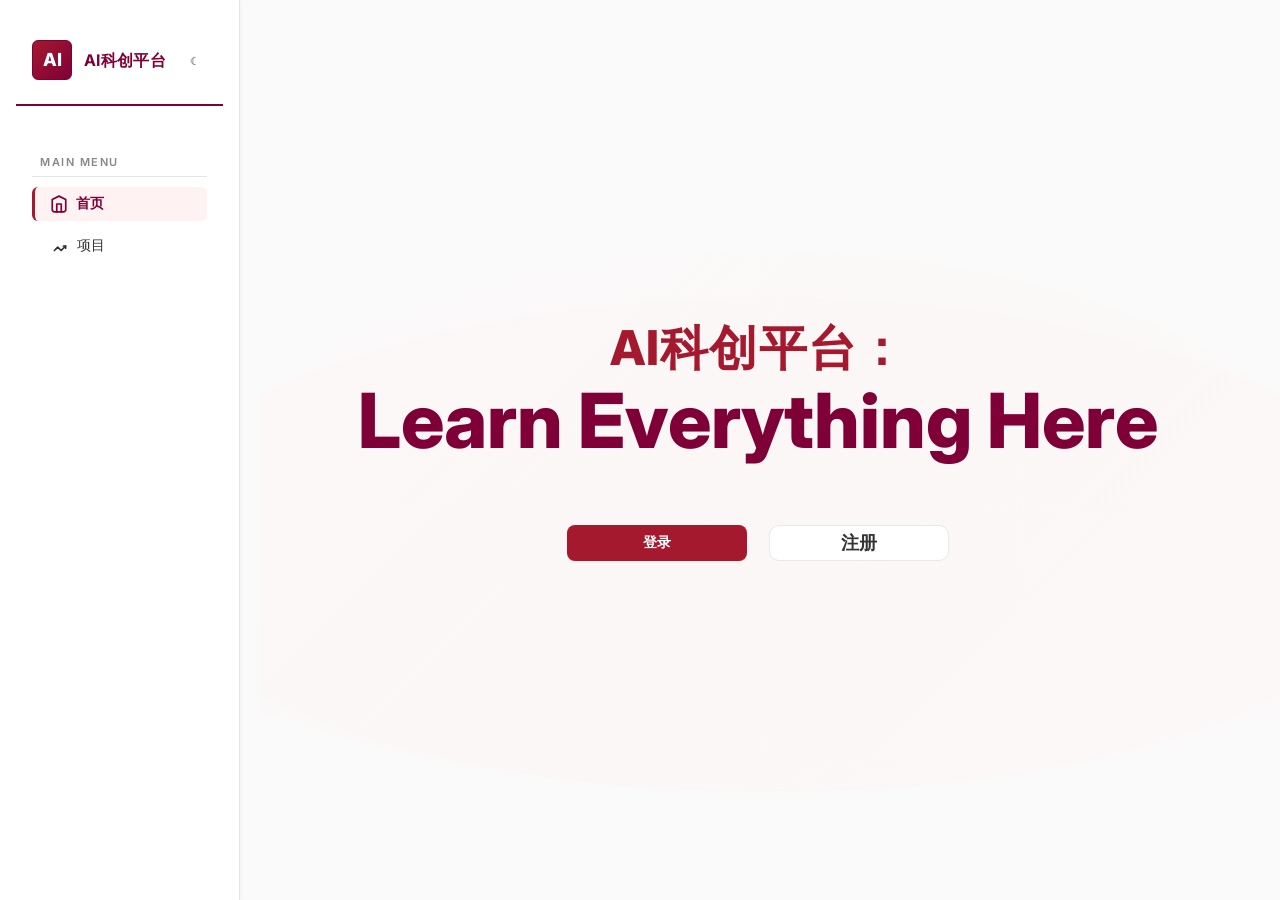
==== commit 18ae88ed: "增加个人项目" ====
--- a/index.html
+++ b/index.html
@@ -48,11 +48,18 @@
                 <ul class="nav__sublist" id="categoryList" style="display: none;"></ul>
               </li>
               <li>
-                <button class="nav__item" data-menu="create" id="createNavBtn">
+                <button class="nav__item" data-menu="create" id="createNavBtn" style="display: none;">
                   <svg class="nav__icon" width="16" height="16" viewBox="0 0 16 16" fill="none" xmlns="http://www.w3.org/2000/svg">
                     <path d="M8 11V1M8 1L4 5M8 1L12 5M2 11H14" stroke="currentColor" stroke-width="1.5" stroke-linecap="round" stroke-linejoin="round"/>
                   </svg>
                   <span>我要出题</span>
+                </button>
+                <button class="nav__item" data-menu="my-projects" id="myProjectsNavBtn" style="display: none;">
+                  <svg class="nav__icon" width="16" height="16" viewBox="0 0 16 16" fill="none" xmlns="http://www.w3.org/2000/svg">
+                    <path d="M2 4L8 1L14 4V13C14 13.5304 13.7893 14.0391 13.4142 14.4142C13.0391 14.7893 12.5304 15 12 15H4C3.46957 15 2.96086 14.7893 2.58579 14.4142C2.21071 14.0391 2 13.5304 2 13V4Z" stroke="currentColor" stroke-width="1.5" stroke-linecap="round" stroke-linejoin="round"/>
+                    <path d="M6 15V8H10V15" stroke="currentColor" stroke-width="1.5" stroke-linecap="round" stroke-linejoin="round"/>
+                  </svg>
+                  <span>个人项目</span>
                 </button>
               </li>
             </ul>
@@ -378,6 +385,165 @@
             <div class="form-actions">
               <button type="button" class="btn btn--ghost" id="cancelCreateBtn">取消</button>
               <button type="submit" class="btn btn--primary">提交审核</button>
+            </div>
+          </form>
+        </div>
+      </main>
+    </section>
+
+    <!-- 个人项目页面视图 -->
+    <section id="my-projects-view" class="view">
+      <aside class="sidebar">
+        <div class="sidebar__brand">
+          <div class="brand__logo ai-logo">AI</div>
+          <div class="brand__name">AI科创平台</div>
+          <div class="brand__actions">
+            <button id="themeToggle4" class="btn btn--ghost" aria-label="切换明暗模式">☾</button>
+          </div>
+        </div>
+
+        <div class="detail__sidectrl">
+          <button id="backFromMyProjectsBtn" class="btn btn--ghost">← 返回主页</button>
+        </div>
+
+        <div class="sidebar__profile profile-clickable" id="sidebarProfileBtnMyProjects" role="button" tabindex="0">
+          <div class="profile__avatar">你</div>
+          <div class="profile__meta">
+            <div class="profile__name">个人中心</div>
+            <div class="profile__sub">已登录 · 研究者</div>
+          </div>
+        </div>
+      </aside>
+
+      <main class="content">
+        <div class="blue-ribbon-bg"></div>
+        <div class="container">
+          <section class="projects-view is-active" id="myProjectsView">
+            <div class="projects-heading">
+              <span>我的项目</span>
+              <button id="createMyProjectBtn" class="btn btn--primary" style="margin-left: auto; display: inline-flex; align-items: center; gap: 8px;">
+                <svg width="16" height="16" viewBox="0 0 16 16" fill="none" xmlns="http://www.w3.org/2000/svg">
+                  <path d="M8 3V13M3 8H13" stroke="currentColor" stroke-width="1.5" stroke-linecap="round"/>
+                </svg>
+                创建新项目
+              </button>
+            </div>
+            <div class="projects-grid" id="myProjectsGrid"></div>
+          </section>
+        </div>
+      </main>
+    </section>
+
+    <!-- 创建个人项目页面视图 -->
+    <section id="create-my-project-view" class="view">
+      <aside class="sidebar">
+        <div class="sidebar__brand">
+          <div class="brand__logo ai-logo">AI</div>
+          <div class="brand__name">AI科创平台</div>
+          <div class="brand__actions">
+            <button id="themeToggle5" class="btn btn--ghost" aria-label="切换明暗模式">☾</button>
+          </div>
+        </div>
+
+        <div class="detail__sidectrl">
+          <button id="backFromCreateMyProjectBtn" class="btn btn--ghost">← 返回我的项目</button>
+        </div>
+
+        <div class="sidebar__profile profile-clickable" id="sidebarProfileBtnCreateMyProject" role="button" tabindex="0">
+          <div class="profile__avatar">你</div>
+          <div class="profile__meta">
+            <div class="profile__name">个人中心</div>
+            <div class="profile__sub">已登录 · 研究者</div>
+          </div>
+        </div>
+      </aside>
+
+      <main class="content problem-creation-content">
+        <div class="problem-creation-container">
+          <header class="problem-creation-header">
+            <h1 class="problem-creation-title">创建个人项目</h1>
+            <button id="closeCreateMyProjectViewBtn" class="btn btn--ghost">× 关闭</button>
+          </header>
+          
+          <form id="createMyProjectForm" class="problem-creation-form">
+            <!-- 题目名称 -->
+            <div class="form-group">
+              <label for="myProjectTitle" class="form-label">
+                项目名称 <span class="required">*</span>
+              </label>
+              <input 
+                type="text" 
+                id="myProjectTitle" 
+                name="myProjectTitle"
+                class="input input--full" 
+                placeholder="例如：我的图像去噪项目" 
+                autocomplete="off"
+                required 
+              />
+            </div>
+
+            <!-- 分类 -->
+            <div class="form-group">
+              <label for="myProjectCategory" class="form-label">
+                分类 <span class="required">*</span>
+              </label>
+              <select id="myProjectCategory" name="myProjectCategory" class="input input--full" autocomplete="off" required>
+                <option value="">请选择分类</option>
+                <option value="image">图像</option>
+                <option value="audio">语音</option>
+                <option value="llm">LLM</option>
+                <option value="mllm">MLLM</option>
+                <option value="agent">Agent</option>
+              </select>
+            </div>
+
+            <!-- 子分类 -->
+            <div class="form-group">
+              <label for="myProjectSubKey" class="form-label">
+                子分类 <span class="required">*</span>
+              </label>
+              <input 
+                type="text" 
+                id="myProjectSubKey" 
+                name="myProjectSubKey"
+                class="input input--full" 
+                placeholder="例如：my-denoise（英文小写，使用连字符）" 
+                autocomplete="off"
+                required 
+                pattern="[a-z0-9-]+"
+              />
+              <small class="form-hint">子分类键用于URL和内部标识，请使用英文小写字母、数字和连字符</small>
+            </div>
+
+            <!-- 项目描述 -->
+            <div class="form-group">
+              <label for="myProjectDesc" class="form-label">
+                项目描述 <span class="required">*</span>
+              </label>
+              <textarea 
+                id="myProjectDesc" 
+                name="myProjectDesc"
+                class="input input--full" 
+                rows="4" 
+                placeholder="简要描述项目的内容和目标..." 
+                autocomplete="off"
+                required
+              ></textarea>
+            </div>
+
+            <!-- 详情内容表单（动态生成） -->
+            <div class="form-section" id="myProjectDetailContentFormSection" style="display: none;">
+              <h2 class="form-section-title">详情内容</h2>
+              <p class="form-section-desc">填写项目的详细内容，未填写的部分将使用默认内容</p>
+              
+              <!-- 动态生成的章节编辑器将插入这里 -->
+              <div id="myProjectDynamicSectionsContainer"></div>
+            </div>
+
+            <!-- 表单操作按钮 -->
+            <div class="form-actions">
+              <button type="button" class="btn btn--ghost" id="cancelCreateMyProjectBtn">取消</button>
+              <button type="submit" class="btn btn--primary">创建项目</button>
             </div>
           </form>
         </div>
--- a/styles.css
+++ b/styles.css
@@ -1882,7 +1882,8 @@
 .hero__actions { display: flex; align-items: center; justify-content: center; gap: 22px; flex-wrap: wrap; margin-top: 16px; }
 
 /* 项目视图五列布局（首页不显示标题） */
-.projects-heading { display: block; font-size: 28px; font-weight: 800; margin-bottom: 24px; color: var(--text); }
+.projects-heading { display: flex; align-items: center; justify-content: space-between; font-size: 28px; font-weight: 800; margin-bottom: 24px; color: var(--text); }
+.projects-heading > span { flex: 1; }
 .projects-grid { display: grid; grid-template-columns: repeat(6, minmax(0, 1fr)); gap: 20px; width: 100%; }
 @media (max-width: 1600px) { .projects-grid { grid-template-columns: repeat(5, minmax(0, 1fr)); } }
 @media (max-width: 1400px) { .projects-grid { grid-template-columns: repeat(4, minmax(0, 1fr)); } }
@@ -2183,6 +2184,19 @@
 
 /* 出题视图布局 */
 #create-view.view.active {
+  grid-template-columns: 240px 1fr;
+  column-gap: 24px;
+  padding: 0 24px;
+}
+
+/* 个人项目视图布局 */
+#my-projects-view.view.active {
+  grid-template-columns: 240px 1fr;
+  column-gap: 24px;
+  padding: 0 24px;
+}
+
+#create-my-project-view.view.active {
   grid-template-columns: 240px 1fr;
   column-gap: 24px;
   padding: 0 24px;
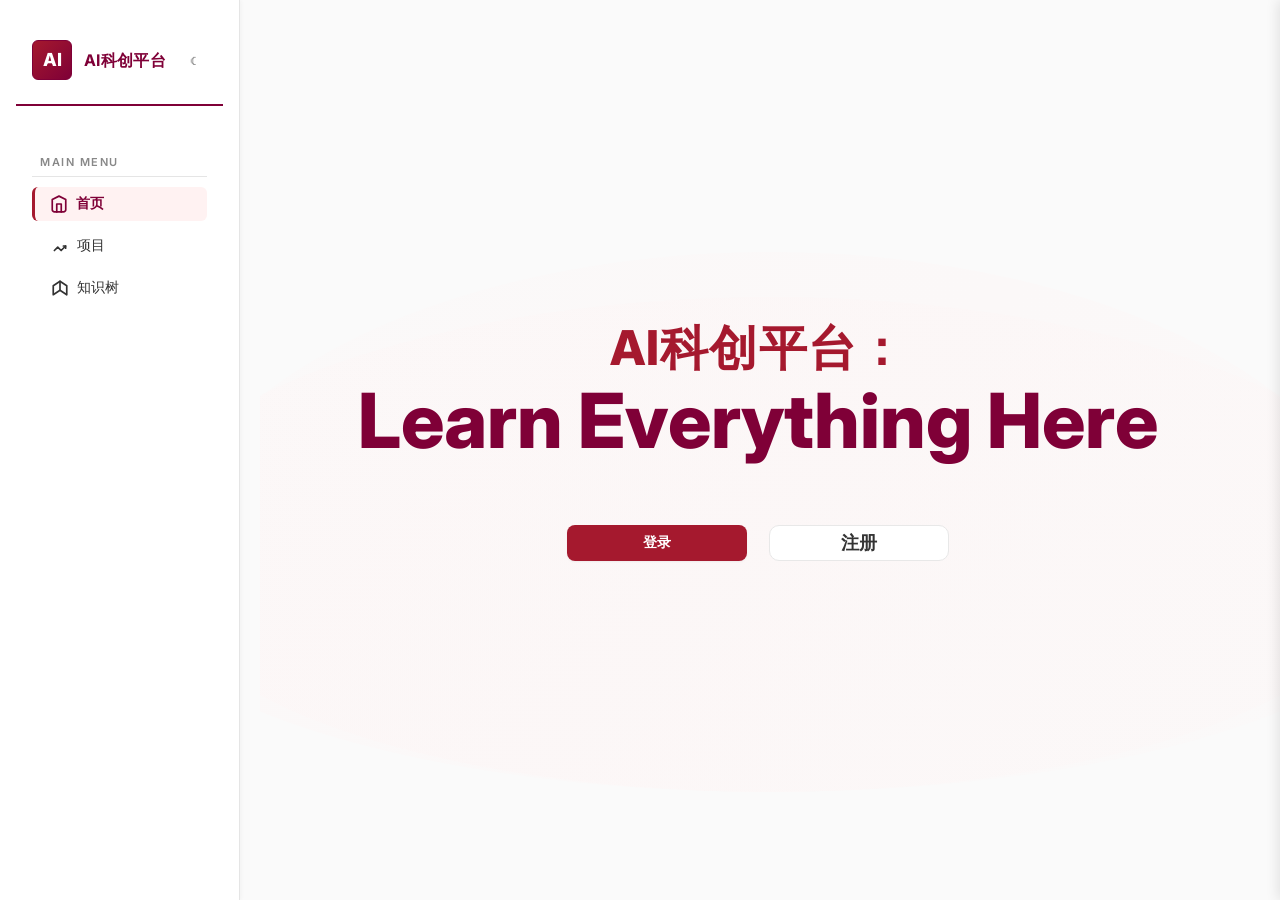
==== commit 1e7cc2af: "Implement knowledge tree feature with UI components, data management, and progress tracking. Add nav" ====
--- a/index.html
+++ b/index.html
@@ -48,6 +48,15 @@
                 <ul class="nav__sublist" id="categoryList" style="display: none;"></ul>
               </li>
               <li>
+                <button class="nav__item" data-menu="knowledge-tree" id="knowledgeTreeNavBtn">
+                  <svg class="nav__icon" width="16" height="16" viewBox="0 0 16 16" fill="none" xmlns="http://www.w3.org/2000/svg">
+                    <path d="M8 2L2 6V14L8 10L14 14V6L8 2Z" stroke="currentColor" stroke-width="1.5" stroke-linecap="round" stroke-linejoin="round"/>
+                    <path d="M8 2V10" stroke="currentColor" stroke-width="1.5" stroke-linecap="round" stroke-linejoin="round"/>
+                  </svg>
+                  <span>知识树</span>
+                </button>
+              </li>
+              <li>
                 <button class="nav__item" data-menu="create" id="createNavBtn" style="display: none;">
                   <svg class="nav__icon" width="16" height="16" viewBox="0 0 16 16" fill="none" xmlns="http://www.w3.org/2000/svg">
                     <path d="M8 11V1M8 1L4 5M8 1L12 5M2 11H14" stroke="currentColor" stroke-width="1.5" stroke-linecap="round" stroke-linejoin="round"/>
@@ -549,6 +558,116 @@
         </div>
       </main>
     </section>
+
+    <!-- 知识树页面视图 -->
+    <section id="knowledge-tree-view" class="view">
+      <aside class="sidebar">
+        <div class="sidebar__brand">
+          <div class="brand__logo ai-logo">AI</div>
+          <div class="brand__name">AI科创平台</div>
+          <div class="brand__actions">
+            <button id="themeToggleKT" class="btn btn--ghost" aria-label="切换明暗模式">☾</button>
+          </div>
+        </div>
+
+        <div class="detail__sidectrl">
+          <button id="backFromKnowledgeTreeBtn" class="btn btn--ghost">← 返回主页</button>
+        </div>
+
+        <nav class="sidebar__nav">
+          <div class="nav__group">
+            <div class="nav__title">知识树导航</div>
+            <ul class="nav__list">
+              <li>
+                <button class="nav__item is-active" data-section="tree">
+                  <span>知识树</span>
+                </button>
+              </li>
+              <li>
+                <button class="nav__item" data-section="roadmap">
+                  <span>学习路线</span>
+                </button>
+              </li>
+              <li>
+                <button class="nav__item" data-section="progress">
+                  <span>学习进度</span>
+                </button>
+              </li>
+            </ul>
+          </div>
+        </nav>
+      </aside>
+
+      <main class="content knowledge-tree-content">
+        <div class="knowledge-tree-container">
+          <!-- 进度概览卡片 -->
+          <div class="knowledge-tree-card" id="progressOverviewCard">
+            <h2 class="knowledge-tree-card__title">学习进度概览</h2>
+            <div id="progressOverview"></div>
+          </div>
+
+          <!-- 本周任务卡片 -->
+          <div class="knowledge-tree-card" id="weeklyTasksCard">
+            <h2 class="knowledge-tree-card__title">本周学习任务</h2>
+            <div id="weeklyTasks"></div>
+          </div>
+
+          <!-- 知识树主区域 -->
+          <div class="knowledge-tree-card knowledge-tree-card--main">
+            <div class="knowledge-tree-header">
+              <h1 class="knowledge-tree-title">AI 知识树</h1>
+              <div class="knowledge-tree-actions">
+                <button class="btn btn--ghost btn--small" id="addNodeBtn" style="display: none;">添加节点</button>
+                <button class="btn btn--ghost btn--small" id="refreshTreeBtn">刷新</button>
+              </div>
+            </div>
+            <div id="knowledgeTreeContainer" class="knowledge-tree-container__tree"></div>
+          </div>
+        </div>
+      </main>
+    </section>
+
+    <!-- 节点详情抽屉 -->
+    <div id="nodeDrawer" class="node-drawer">
+      <div class="node-drawer__content">
+        <div class="node-drawer__header">
+          <h2 id="nodeDrawerTitle" class="node-drawer__title">节点详情</h2>
+          <button id="nodeDrawerClose" class="node-drawer__close">×</button>
+        </div>
+        <div class="node-drawer__body">
+          <div class="node-drawer__field">
+            <label class="node-drawer__label">类型</label>
+            <span id="nodeDrawerType" class="node-drawer__value"></span>
+          </div>
+          <div class="node-drawer__field">
+            <label class="node-drawer__label">描述</label>
+            <p id="nodeDrawerDesc" class="node-drawer__value"></p>
+          </div>
+          <div class="node-drawer__field">
+            <label class="node-drawer__label">预计学习时长</label>
+            <span id="nodeDrawerHours" class="node-drawer__value"></span>
+          </div>
+          <div class="node-drawer__field">
+            <label class="node-drawer__label">完成进度</label>
+            <div class="node-drawer__progress">
+              <div class="node-drawer__progress-bar-wrapper">
+                <div class="node-drawer__progress-bar"></div>
+              </div>
+              <span id="nodeDrawerProgress" class="node-drawer__progress-text"></span>
+            </div>
+          </div>
+          <div class="node-drawer__field">
+            <label class="node-drawer__label">状态</label>
+            <span id="nodeDrawerStatus" class="node-drawer__value"></span>
+          </div>
+          <div class="node-drawer__field">
+            <label class="node-drawer__label">子节点</label>
+            <div id="nodeDrawerChildren" class="node-drawer__children"></div>
+          </div>
+          <div id="nodeDrawerActions" class="node-drawer__actions"></div>
+        </div>
+      </div>
+    </div>
 
     <!-- 个人中心页面视图 -->
     <section id="profile-view" class="view">
@@ -1180,6 +1299,10 @@
     <button class="text-toolbar__btn text-toolbar__btn--ghost" id="clearFormatBtn" title="清除所有标注">清除标注</button>
   </div>
 
+  <!-- 知识树模块 -->
+  <script src="knowledge-tree-data.js"></script>
+  <script src="knowledge-tree-core.js"></script>
+  <script src="knowledge-tree-ui.js"></script>
   <script src="app.js"></script>
 </body>
 </html>
--- a/styles.css
+++ b/styles.css
@@ -4468,3 +4468,570 @@
     font-size: 28px;
   }
 }
+
+/* ============================================
+   知识树系统样式
+   ============================================ */
+
+/* 知识树视图布局 */
+#knowledge-tree-view.view.active {
+  display: grid;
+  grid-template-columns: 240px 1fr;
+  column-gap: 20px;
+}
+
+.knowledge-tree-content {
+  padding: var(--spacing-lg);
+  overflow-y: auto;
+}
+
+.knowledge-tree-container {
+  max-width: 1200px;
+  margin: 0 auto;
+  display: grid;
+  grid-template-columns: 1fr 1fr;
+  gap: var(--spacing-lg);
+  grid-template-areas:
+    "overview weekly"
+    "tree tree";
+}
+
+.knowledge-tree-card {
+  background: var(--bg-elev);
+  border-radius: var(--radius-lg);
+  padding: var(--spacing-lg);
+  box-shadow: var(--shadow-card);
+  border: 1px solid var(--border);
+}
+
+.knowledge-tree-card--main {
+  grid-area: tree;
+}
+
+#progressOverviewCard {
+  grid-area: overview;
+}
+
+#weeklyTasksCard {
+  grid-area: weekly;
+}
+
+.knowledge-tree-card__title {
+  font-size: 18px;
+  font-weight: 600;
+  color: var(--text-heading);
+  margin: 0 0 var(--spacing-md) 0;
+}
+
+.knowledge-tree-header {
+  display: flex;
+  justify-content: space-between;
+  align-items: center;
+  margin-bottom: var(--spacing-lg);
+  padding-bottom: var(--spacing-md);
+  border-bottom: 1px solid var(--border);
+}
+
+.knowledge-tree-title {
+  font-size: 24px;
+  font-weight: 700;
+  color: var(--text-heading);
+  margin: 0;
+}
+
+.knowledge-tree-actions {
+  display: flex;
+  gap: var(--spacing-sm);
+}
+
+/* 进度概览 */
+.progress-overview__item {
+  margin-bottom: var(--spacing-md);
+}
+
+.progress-overview__item:last-child {
+  margin-bottom: 0;
+}
+
+.progress-overview__label {
+  font-size: 14px;
+  color: var(--text-2);
+  margin-bottom: var(--spacing-xs);
+}
+
+.progress-overview__value {
+  font-size: 20px;
+  font-weight: 600;
+  color: var(--text-heading);
+  margin-bottom: var(--spacing-sm);
+}
+
+.progress-overview__bar {
+  height: 8px;
+  background: var(--muted);
+  border-radius: var(--radius-sm);
+  overflow: hidden;
+}
+
+.progress-overview__bar-fill {
+  height: 100%;
+  background: linear-gradient(90deg, var(--red-primary), var(--red-soft));
+  transition: width 0.3s ease;
+}
+
+/* 本周任务 */
+.weekly-tasks__header {
+  display: flex;
+  justify-content: space-between;
+  align-items: center;
+  margin-bottom: var(--spacing-md);
+}
+
+.weekly-tasks__title {
+  font-size: 16px;
+  font-weight: 600;
+  color: var(--text-heading);
+  margin: 0;
+}
+
+.weekly-tasks__meta {
+  font-size: 14px;
+  color: var(--text-2);
+}
+
+.weekly-tasks__list {
+  display: flex;
+  flex-direction: column;
+  gap: var(--spacing-sm);
+}
+
+.weekly-tasks__item {
+  display: flex;
+  align-items: center;
+  gap: var(--spacing-sm);
+  padding: var(--spacing-sm) var(--spacing-md);
+  background: var(--bg-secondary);
+  border-radius: var(--radius-md);
+  cursor: pointer;
+  transition: all 0.2s;
+}
+
+.weekly-tasks__item:hover {
+  background: var(--bg-tertiary);
+  transform: translateX(4px);
+}
+
+.weekly-tasks__icon {
+  font-size: 16px;
+}
+
+.weekly-tasks__name {
+  flex: 1;
+  font-size: 14px;
+  color: var(--text);
+}
+
+.weekly-tasks__hours {
+  font-size: 12px;
+  color: var(--text-2);
+}
+
+.weekly-tasks__check {
+  color: var(--red-primary);
+  font-weight: 600;
+}
+
+.weekly-tasks__empty {
+  text-align: center;
+  color: var(--text-3);
+  padding: var(--spacing-lg);
+}
+
+/* 知识树节点 */
+.knowledge-tree-container__tree {
+  padding: var(--spacing-md) 0;
+}
+
+.tree-node {
+  margin-bottom: var(--spacing-xs);
+}
+
+.tree-node__content {
+  display: flex;
+  align-items: center;
+  gap: var(--spacing-sm);
+  padding: var(--spacing-sm) var(--spacing-md);
+  border-radius: var(--radius-md);
+  cursor: pointer;
+  transition: all 0.2s;
+  position: relative;
+}
+
+.tree-node__content:hover {
+  background: var(--bg-secondary);
+}
+
+.tree-node--selected .tree-node__content {
+  background: var(--bg-tertiary);
+  border-left: 3px solid var(--red-primary);
+}
+
+.tree-node__toggle {
+  width: 20px;
+  height: 20px;
+  display: flex;
+  align-items: center;
+  justify-content: center;
+  border: none;
+  background: transparent;
+  cursor: pointer;
+  color: var(--text-2);
+  transition: transform 0.2s;
+}
+
+.tree-node__toggle--expanded {
+  transform: rotate(90deg);
+}
+
+.tree-node__spacer {
+  width: 20px;
+}
+
+.tree-node__icon {
+  font-size: 18px;
+  width: 24px;
+  text-align: center;
+}
+
+.tree-node__title {
+  flex: 1;
+  font-size: 14px;
+  color: var(--text);
+}
+
+.tree-node--depth-0 .tree-node__title {
+  font-weight: 600;
+  font-size: 16px;
+}
+
+.tree-node--depth-1 .tree-node__title {
+  font-weight: 500;
+}
+
+.tree-node--depth-2 .tree-node__title {
+  font-size: 13px;
+}
+
+.tree-node__status {
+  width: 8px;
+  height: 8px;
+  border-radius: 50%;
+  display: inline-block;
+}
+
+.tree-node__status--locked {
+  background: var(--text-3);
+}
+
+.tree-node__status--unlocked {
+  background: #4CAF50;
+}
+
+.tree-node__status--completed {
+  background: var(--red-primary);
+}
+
+.tree-node__children {
+  margin-left: var(--spacing-md);
+  padding-left: var(--spacing-md);
+  border-left: 1px solid var(--border);
+}
+
+.tree-node__actions {
+  display: flex;
+  gap: var(--spacing-xs);
+  opacity: 0;
+  transition: opacity 0.2s;
+}
+
+.tree-node__content:hover .tree-node__actions {
+  opacity: 1;
+}
+
+.tree-node__action-btn {
+  padding: 4px 8px;
+  font-size: 12px;
+  border: none;
+  background: transparent;
+  color: var(--text-2);
+  cursor: pointer;
+  border-radius: var(--radius-sm);
+}
+
+.tree-node__action-btn:hover {
+  background: var(--bg-secondary);
+  color: var(--text-heading);
+}
+
+.tree-node__action-btn--danger:hover {
+  background: #ffebee;
+  color: #c62828;
+}
+
+/* 进度徽章 */
+.progress-badge {
+  display: inline-block;
+  padding: 2px 8px;
+  border-radius: var(--radius-sm);
+  font-size: 12px;
+  font-weight: 500;
+}
+
+.progress-badge--not-started {
+  background: var(--muted);
+  color: var(--text-2);
+}
+
+.progress-badge--in-progress {
+  background: #E3F2FD;
+  color: #1976D2;
+}
+
+.progress-badge--completed {
+  background: #E8F5E9;
+  color: #2E7D32;
+}
+
+/* 节点详情抽屉 */
+.node-drawer {
+  position: fixed;
+  top: 0;
+  right: -400px;
+  width: 400px;
+  height: 100vh;
+  background: var(--bg-elev);
+  box-shadow: -2px 0 12px rgba(0, 0, 0, 0.1);
+  z-index: 1000;
+  transition: right 0.3s ease;
+  overflow-y: auto;
+}
+
+.node-drawer--open {
+  right: 0;
+}
+
+.node-drawer__content {
+  height: 100%;
+  display: flex;
+  flex-direction: column;
+}
+
+.node-drawer__header {
+  display: flex;
+  justify-content: space-between;
+  align-items: center;
+  padding: var(--spacing-lg);
+  border-bottom: 1px solid var(--border);
+}
+
+.node-drawer__title {
+  font-size: 20px;
+  font-weight: 600;
+  color: var(--text-heading);
+  margin: 0;
+}
+
+.node-drawer__close {
+  width: 32px;
+  height: 32px;
+  border: none;
+  background: transparent;
+  font-size: 24px;
+  color: var(--text-2);
+  cursor: pointer;
+  border-radius: var(--radius-sm);
+  display: flex;
+  align-items: center;
+  justify-content: center;
+}
+
+.node-drawer__close:hover {
+  background: var(--bg-secondary);
+  color: var(--text);
+}
+
+.node-drawer__body {
+  padding: var(--spacing-lg);
+  flex: 1;
+}
+
+.node-drawer__field {
+  margin-bottom: var(--spacing-lg);
+}
+
+.node-drawer__label {
+  display: block;
+  font-size: 12px;
+  font-weight: 600;
+  color: var(--text-2);
+  text-transform: uppercase;
+  letter-spacing: 0.5px;
+  margin-bottom: var(--spacing-xs);
+}
+
+.node-drawer__value {
+  display: block;
+  font-size: 14px;
+  color: var(--text);
+  line-height: 1.6;
+}
+
+.node-drawer__progress {
+  display: flex;
+  align-items: center;
+  gap: var(--spacing-sm);
+}
+
+.node-drawer__progress-bar-wrapper {
+  flex: 1;
+  height: 8px;
+  background: var(--muted);
+  border-radius: var(--radius-sm);
+  overflow: hidden;
+}
+
+.node-drawer__progress-bar {
+  height: 100%;
+  background: linear-gradient(90deg, var(--red-primary), var(--red-soft));
+  transition: width 0.3s ease;
+}
+
+.node-drawer__progress-text {
+  font-size: 14px;
+  font-weight: 600;
+  color: var(--text-heading);
+  min-width: 45px;
+}
+
+.node-drawer__status {
+  display: inline-block;
+  padding: 4px 12px;
+  border-radius: var(--radius-sm);
+  font-size: 12px;
+  font-weight: 500;
+}
+
+.node-drawer__status--locked {
+  background: var(--muted);
+  color: var(--text-2);
+}
+
+.node-drawer__status--unlocked {
+  background: #E8F5E9;
+  color: #2E7D32;
+}
+
+.node-drawer__status--completed {
+  background: #E8F5E9;
+  color: #2E7D32;
+}
+
+.node-drawer__children {
+  display: flex;
+  flex-direction: column;
+  gap: var(--spacing-sm);
+}
+
+.node-drawer__child-item {
+  display: flex;
+  align-items: center;
+  gap: var(--spacing-sm);
+  padding: var(--spacing-sm) var(--spacing-md);
+  background: var(--bg-secondary);
+  border-radius: var(--radius-md);
+  cursor: pointer;
+  transition: all 0.2s;
+}
+
+.node-drawer__child-item:hover {
+  background: var(--bg-tertiary);
+  transform: translateX(4px);
+}
+
+.node-drawer__child-icon {
+  font-size: 16px;
+}
+
+.node-drawer__child-title {
+  flex: 1;
+  font-size: 14px;
+  color: var(--text);
+}
+
+.node-drawer__child-progress {
+  font-size: 12px;
+  color: var(--text-2);
+}
+
+.node-drawer__empty {
+  text-align: center;
+  color: var(--text-3);
+  padding: var(--spacing-md);
+}
+
+.node-drawer__actions {
+  display: flex;
+  gap: var(--spacing-sm);
+  margin-top: var(--spacing-lg);
+  padding-top: var(--spacing-lg);
+  border-top: 1px solid var(--border);
+}
+
+/* 通知 */
+.notification {
+  position: fixed;
+  top: 20px;
+  right: 20px;
+  padding: var(--spacing-md) var(--spacing-lg);
+  background: var(--bg-elev);
+  border: 1px solid var(--border);
+  border-radius: var(--radius-md);
+  box-shadow: var(--shadow-lg);
+  z-index: 2000;
+  opacity: 0;
+  transform: translateX(100%);
+  transition: all 0.3s ease;
+}
+
+.notification--show {
+  opacity: 1;
+  transform: translateX(0);
+}
+
+.notification--success {
+  border-left: 4px solid #4CAF50;
+}
+
+.notification--info {
+  border-left: 4px solid #2196F3;
+}
+
+.notification--error {
+  border-left: 4px solid #F44336;
+}
+
+/* 响应式设计 */
+@media (max-width: 968px) {
+  .knowledge-tree-container {
+    grid-template-columns: 1fr;
+    grid-template-areas:
+      "overview"
+      "weekly"
+      "tree";
+  }
+
+  .node-drawer {
+    width: 100%;
+    right: -100%;
+  }
+}
